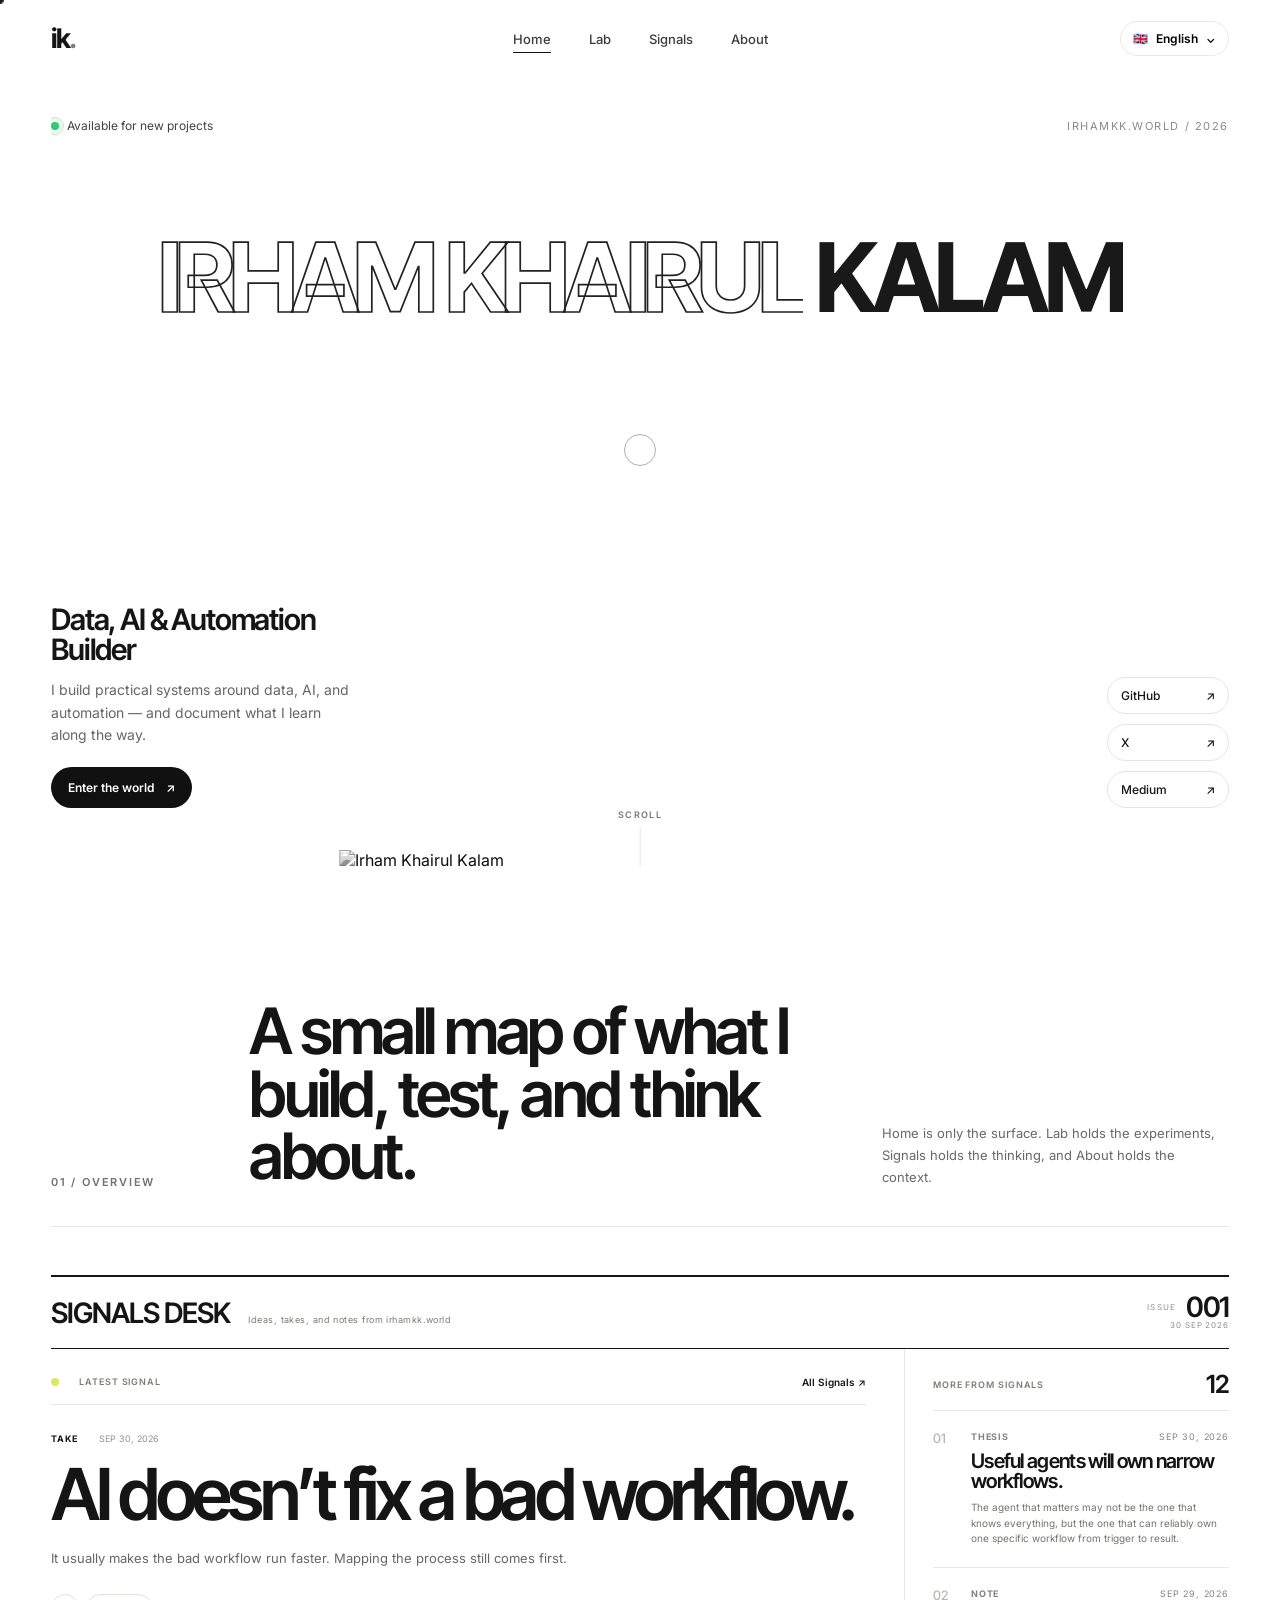
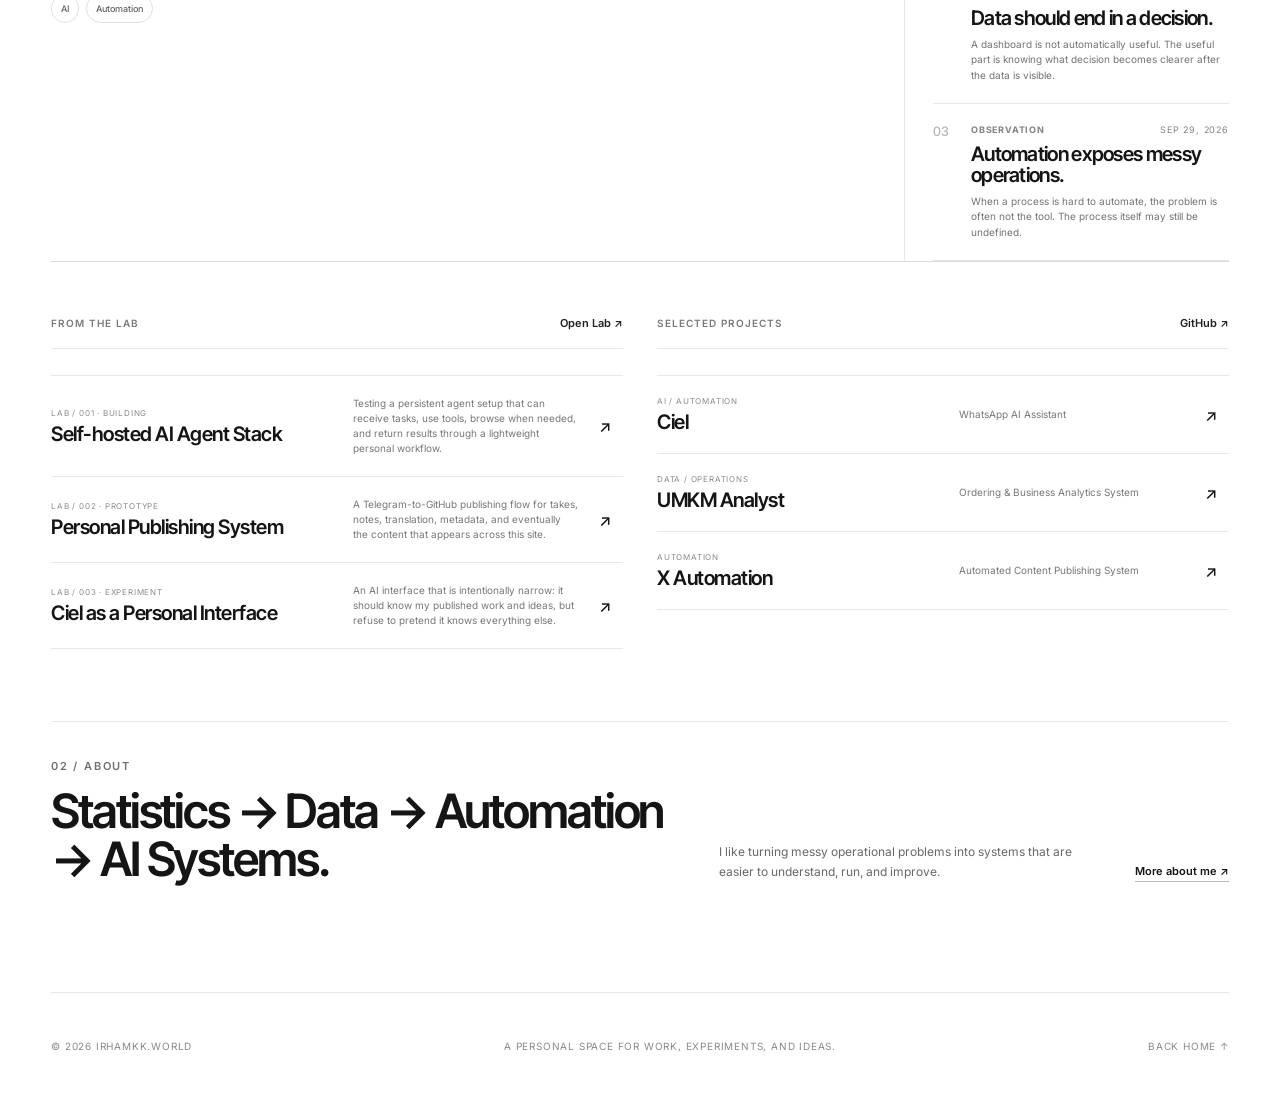
==== index.html @ 332f05e4 "Preview: force Home to open at the top before first paint" ====
<!doctype html><html lang="en"><head>
  <meta charset="utf-8">
  <meta name="viewport" content="width=device-width,initial-scale=1">
  <meta name="theme-color" content="#ffffff">
  <script id="HOME_BOOT_SCROLL_FIX">
    if ("scrollRestoration" in history) history.scrollRestoration = "manual";
    (function () {
      function topNow() {
        if (!location.hash || location.hash === "#home") {
          document.documentElement.style.scrollBehavior = "auto";
          window.scrollTo(0, 0);
        }
      }
      topNow();
      document.addEventListener("DOMContentLoaded", topNow, { once: true });
      window.addEventListener("load", function () {
        topNow();
        setTimeout(topNow, 40);
        setTimeout(topNow, 160);
        setTimeout(topNow, 420);
      }, { once: true });
      window.addEventListener("pageshow", topNow);
    })();
  </script>
  <title>Irham Khairul Kalam — irhamkk.world</title>
  <meta name="description" content="Personal website of Irham Khairul Kalam — projects, experiments, signals, and notes around data, AI, and automation.">
  <link rel="icon" type="image/svg+xml" href="data:image/svg+xml,%3Csvg xmlns='http://www.w3.org/2000/svg' viewBox='0 0 64 64'%3E%3Crect width='64' height='64' fill='%23ffffff'/%3E%3Ctext x='8' y='44' font-family='Arial,sans-serif' font-size='38' font-weight='700' fill='%23111111'%3Eik.%3C/text%3E%3C/svg%3E">
  <link rel="preconnect" href="https://fonts.googleapis.com">
  <link rel="preconnect" href="https://fonts.gstatic.com" crossorigin>
  <link href="https://fonts.googleapis.com/css2?family=Inter:wght@400;500;600&family=Inter+Tight:wght@500;600;700&display=swap" rel="stylesheet">
  <link rel="stylesheet" href="/style.css">
</head><body data-page="home">
<header class="nav" id="nav">
  <div class="nav-inner">
    <a class="brand" href="/#home" aria-label="Home">ik<span class="dot">.</span></a>
    <nav class="nav-links" aria-label="Primary navigation">
      <a href="/#home" data-page-link="home" data-i18n="nav.home">Home</a>
      <a href="/lab" data-page-link="lab" data-i18n="nav.lab">Lab</a>
      <a href="/signals" data-page-link="signals" data-i18n="nav.signals">Signals</a>
      <a href="/about" data-page-link="about" data-i18n="nav.about">About</a>
    </nav>
    <div class="nav-right">
      <div class="lang" id="lang">
        <button class="lang-btn" id="langBtn" aria-expanded="false"><span id="langFlag">🇬🇧</span><span id="langLabel">English</span><span>⌄</span></button>
        <div class="lang-menu">
          <button class="lang-option" data-language="en" aria-pressed="true">🇬🇧 English</button>
          <button class="lang-option" data-language="id" aria-pressed="false">🇮🇩 Indonesia</button>
        </div>
      </div>
      <button class="menu-toggle" id="menuToggle" aria-expanded="false" data-i18n="ui.menu">Menu</button>
    </div>
  </div>
</header>

<div class="mobile-menu" id="mobileMenu">
  <a href="/#home" data-i18n="nav.home">Home</a>
  <a href="/lab" data-i18n="nav.lab">Lab</a>
  <a href="/signals" data-i18n="nav.signals">Signals</a>
  <a href="/about" data-i18n="nav.about">About</a>
</div>

<main>
  <section class="hero wrap home-hero" id="home">
    <div class="hero-topline reveal">
      <div class="availability"><i></i><span data-i18n="hero.available">Available for new projects</span></div>
      <div class="hero-year">IRHAMKK.WORLD / 2026</div>
    </div>
    <div class="hero-stage">
      <h1 class="hero-name" aria-label="Irham Khairul Kalam"><span class="outline">IRHAM KHAIRUL</span> <span class="solid">KALAM</span></h1>
      <div class="hero-photo" id="heroPhoto"><img src="https://res.cloudinary.com/y2f2lidm/image/upload/v1790666576/Foto_Irhamkk_11.png" alt="Irham Khairul Kalam"></div>
      <div class="hero-left reveal">
        <h2 class="hero-role" data-i18n="hero.role">Data, AI &amp; Automation Builder</h2>
        <p class="hero-copy" data-i18n="hero.copy">I build practical systems around data, AI, and automation — and document what I learn along the way.</p>
        <a class="hero-cta" href="#overview"><span data-i18n="hero.cta">Enter the world</span> ↗</a>
      </div>
      <div class="hero-right reveal">
        <a class="social-pill" href="https://github.com/irhamkk" target="_blank" rel="noopener">GitHub <span>↗</span></a>
        <a class="social-pill" href="https://x.com/parsialverse" target="_blank" rel="noopener">X <span>↗</span></a>
        <a class="social-pill" href="https://medium.com/@parsial" target="_blank" rel="noopener">Medium <span>↗</span></a>
      </div>
      <a class="scroll-indicator" href="#overview"><span data-i18n="ui.scroll">Scroll</span><span class="scroll-line"></span></a>
    </div>
  </section>

  <section class="home-overview home-overview-v4 wrap" id="overview">
    <div class="overview-intro reveal">
      <div class="section-kicker">01 / <span data-i18n="home.overview">Overview</span></div>
      <h2 data-i18n="home.statement">A small map of what I build, test, and think about.</h2>
      <p data-i18n="home.statementCopy">Home is only the surface. Lab holds the experiments, Signals holds the thinking, and About holds the context.</p>
    </div>

    <section class="signal-desk reveal" aria-label="Latest signals">
      <div class="signal-desk-mast">
        <div>
          <span class="signal-desk-wordmark">SIGNALS DESK</span>
          <span class="signal-desk-sub" data-i18n="home.signalDeskSub">Ideas, takes, and notes from irhamkk.world</span>
        </div>
        <div class="signal-desk-issue">
          <span data-i18n="home.issue">ISSUE</span>
          <strong>001</strong>
          <time>30 SEP 2026</time>
        </div>
      </div>

      <div class="signal-desk-grid">
        <article class="signal-desk-lead">
          <div class="signal-desk-sectionline">
            <span data-i18n="home.latestSignal">Latest Signal</span>
            <a href="/signals"><span data-i18n="home.allSignals">All Signals</span> ↗</a>
          </div>
          <div id="homeSignalLead"></div>
        </article>

        <aside class="signal-desk-rail">
          <div class="signal-desk-rail-head">
            <span data-i18n="home.moreSignals">More from Signals</span>
            <span id="homeSignalCount">12</span>
          </div>
          <div id="homeSignalsSide"></div>
        </aside>
      </div>
    </section>

    <div class="home-columns">
      <section class="home-column reveal">
        <div class="overview-label"><span data-i18n="home.fromLab">From the Lab</span><a href="/lab"><span data-i18n="home.openLab">Open Lab</span> ↗</a></div>
        <div id="homeLabList" class="home-list"></div>
      </section>

      <section class="home-column reveal">
        <div class="overview-label"><span data-i18n="home.selectedProjects">Selected Projects</span><a href="https://github.com/irhamkk?tab=repositories" target="_blank" rel="noopener"><span data-i18n="home.github">GitHub</span> ↗</a></div>
        <div class="home-list">
          <a class="home-row" href="https://github.com/irhamkk/wa-bot-assistant" target="_blank" rel="noopener"><span><small>AI / AUTOMATION</small><strong>Ciel</strong></span><em data-i18n="p1.sub">WhatsApp AI Assistant</em><b>↗</b></a>
          <a class="home-row" href="https://github.com/irhamkk/UMKM-Analyst-bot" target="_blank" rel="noopener"><span><small>DATA / OPERATIONS</small><strong>UMKM Analyst</strong></span><em data-i18n="p2.sub">Ordering &amp; Business Analytics System</em><b>↗</b></a>
          <a class="home-row" href="https://github.com/irhamkk/x-auto-poster" target="_blank" rel="noopener"><span><small>AUTOMATION</small><strong>X Automation</strong></span><em data-i18n="p3.sub">Automated Content Publishing System</em><b>↗</b></a>
        </div>
      </section>
    </div>

    <div class="home-about-strip reveal">
      <div>
        <span class="section-kicker">02 / <span data-i18n="nav.about">About</span></span>
        <h3 data-i18n="home.aboutTitle">Statistics → Data → Automation → AI Systems.</h3>
      </div>
      <p data-i18n="home.aboutCopy">I like turning messy operational problems into systems that are easier to understand, run, and improve.</p>
      <a href="/about"><span data-i18n="home.aboutCta">More about me</span> ↗</a>
    </div>
  </section>
</main>

<footer class="site-footer wrap">
  <span>© 2026 IRHAMKK.WORLD</span>
  <span data-i18n="footer.note">A personal space for work, experiments, and ideas.</span>
  <a href="/#home" data-i18n="footer.home">Back home ↑</a>
</footer>
<script src="/script.js" defer></script></body></html>
---- style.css ----
:root{
  --bg:#fff;--ink:#151515;--muted:#707070;--line:#e8e8e8;--soft:#f6f6f4;--dark:#111;
  --max:1440px;--pad:clamp(22px,4vw,64px);--sans:"Inter",Arial,sans-serif;
  --display:"Inter Tight","Inter",Arial,sans-serif;--ease:cubic-bezier(.2,.75,.2,1)
}
*{box-sizing:border-box}html{scroll-behavior:smooth;background:#fff}body{margin:0;background:#fff;color:var(--ink);font-family:var(--sans);-webkit-font-smoothing:antialiased}::selection{background:#111;color:#fff}a{color:inherit}button{font:inherit}img{display:block;max-width:100%}.wrap{width:min(calc(100% - (var(--pad)*2)),var(--max));margin:auto}.section{padding:clamp(88px,10vw,150px) 0}.section-kicker{font:600 11px/1 var(--sans);text-transform:uppercase;letter-spacing:.16em;color:var(--muted)}.section-title{font:600 clamp(54px,7.8vw,112px)/.9 var(--display);letter-spacing:-.065em;margin:0}.section-title.small{font-size:clamp(48px,6.5vw,92px)}.muted{color:var(--muted)}

.nav{position:fixed;inset:0 0 auto;height:78px;z-index:100;border-bottom:1px solid transparent;transition:.25s}.nav.scrolled{background:rgba(255,255,255,.94);backdrop-filter:blur(14px);border-color:var(--line)}.nav-inner{width:min(calc(100% - (var(--pad)*2)),var(--max));height:100%;margin:auto;display:grid;grid-template-columns:1fr auto 1fr;align-items:center;gap:28px}.brand{text-decoration:none;font:700 27px/1 var(--display);letter-spacing:-.06em}.brand .dot{color:#7d7d7d}.nav-links{display:flex;gap:38px}.nav-links a{text-decoration:none;font-size:13px;font-weight:500;color:#3c3c3c;position:relative;padding:8px 0}.nav-links a:after{content:"";position:absolute;left:0;right:100%;bottom:2px;height:1px;background:#111;transition:right .28s var(--ease)}.nav-links a:hover:after,.nav-links a.active:after{right:0}.nav-right{justify-self:end;display:flex;align-items:center;gap:14px}.lang{position:relative}.lang-btn{border:1px solid var(--line);background:#fff;padding:9px 12px;display:flex;align-items:center;gap:8px;border-radius:999px;cursor:pointer;font-size:12px;font-weight:600}.lang-menu{position:absolute;right:0;top:calc(100% + 9px);min-width:160px;background:#fff;border:1px solid var(--line);box-shadow:0 14px 36px rgba(0,0,0,.08);padding:6px;opacity:0;transform:translateY(-6px);pointer-events:none;transition:.2s}.lang.open .lang-menu{opacity:1;transform:none;pointer-events:auto}.lang-option{width:100%;border:0;background:transparent;padding:10px 11px;text-align:left;cursor:pointer;display:flex;gap:8px;align-items:center;font-size:12px;color:#555}.lang-option:hover,.lang-option[aria-pressed=true]{background:#f4f4f2;color:#111}.menu-toggle{display:none;border:0;background:none;font-size:12px;font-weight:600;padding:8px}.mobile-menu{display:none;position:fixed;z-index:95;top:70px;left:0;right:0;background:#fff;border-bottom:1px solid var(--line);padding:14px var(--pad) 22px}.mobile-menu.open{display:block}.mobile-menu a{display:block;text-decoration:none;padding:14px 0;border-bottom:1px solid var(--line);font:600 24px/1 var(--display)}

.hero{min-height:100svh;padding:118px 0 34px;display:flex;flex-direction:column;justify-content:space-between;overflow:hidden}.hero-topline{display:flex;justify-content:space-between;align-items:center;gap:20px}.availability{display:inline-flex;align-items:center;gap:8px;font-size:12px;color:#424242}.availability i{width:8px;height:8px;background:#33c878;border-radius:50%;box-shadow:0 0 0 4px rgba(51,200,120,.1)}.hero-year{font-size:11px;letter-spacing:.14em;text-transform:uppercase;color:#8a8a8a}.hero-stage{position:relative;margin-top:26px;min-height:660px;display:flex;align-items:center;justify-content:center;isolation:isolate}.hero-name{position:absolute;top:4.5%;left:0;right:0;margin:0;font:700 clamp(64px,7.5vw,116px)/.86 var(--display);letter-spacing:-.066em;text-transform:uppercase;text-align:center;white-space:nowrap;z-index:1}.hero-name .outline{-webkit-text-fill-color:#fff;-webkit-text-stroke:1.7px #222;color:transparent}.hero-name .solid{color:#191919}.hero-photo{position:absolute;left:50%;bottom:-4px;transform:translateX(-50%);width:min(47vw,700px);z-index:2;pointer-events:none;will-change:transform}.hero-photo img{width:100%;height:auto;object-fit:contain;filter:grayscale(1) contrast(1.06) brightness(.98)}.hero-left,.hero-right{position:absolute;bottom:58px;z-index:3}.hero-left{left:0;max-width:320px}.hero-right{right:0;display:flex;flex-direction:column;gap:10px}.hero-role{font:600 clamp(25px,2.3vw,36px)/1.04 var(--display);letter-spacing:-.04em;margin:0 0 14px}.hero-copy{font-size:14px;line-height:1.62;color:#666;margin:0 0 20px;max-width:300px}.hero-cta{display:inline-flex;align-items:center;gap:12px;text-decoration:none;background:#111;color:#fff;padding:13px 17px;border-radius:999px;font-size:12px;font-weight:600;transition:transform .25s var(--ease)}.hero-cta:hover{transform:translateY(-2px)}.social-pill{display:flex;align-items:center;justify-content:space-between;gap:16px;min-width:122px;padding:10px 13px;border:1px solid #e3e3e3;border-radius:999px;text-decoration:none;font-size:12px;font-weight:500;background:#fff;transition:.25s var(--ease)}.social-pill:hover{border-color:#aaa;transform:translateX(-3px)}.scroll-indicator{position:absolute;bottom:0;left:50%;transform:translateX(-50%);z-index:4;text-decoration:none;display:flex;flex-direction:column;align-items:center;gap:8px;font-size:9px;font-weight:600;letter-spacing:.16em;text-transform:uppercase;color:#777}.scroll-line{width:1px;height:38px;background:#e6e6e6;overflow:hidden;position:relative}.scroll-line:after{content:"";position:absolute;width:1px;height:18px;top:-20px;left:0;background:#111;animation:scroll 1.6s ease-in-out infinite}@keyframes scroll{0%{top:-20px}80%,100%{top:44px}}

.profile-intro,.work-head,.process-head,.experience-head,.skills-head,.contact-head{display:grid;grid-template-columns:1fr 2.2fr;gap:60px;align-items:start;margin-bottom:60px}.profile-copy{font:500 clamp(34px,4.9vw,72px)/1.03 var(--display);letter-spacing:-.052em;margin:0;max-width:1040px}.muted-word{color:inherit}.timeline{border-top:1px solid var(--line)}.timeline-row{display:grid;grid-template-columns:120px 1fr 1.15fr;gap:32px;padding:25px 0;border-bottom:1px solid var(--line);transition:padding .3s var(--ease)}.timeline-row:hover{padding-left:10px}.timeline-year{font-size:12px;color:#8a8a8a}.timeline-title{font:600 24px/1.1 var(--display);letter-spacing:-.035em}.timeline-desc{font-size:14px;line-height:1.65;color:#666;max-width:640px}.work-head{align-items:end}.aside-copy{font-size:14px;line-height:1.65;color:#666;max-width:410px;margin:0 0 6px auto}.project-grid{display:grid;grid-template-columns:repeat(2,1fr);gap:82px 32px}.project-media{position:relative;overflow:hidden;background:var(--soft);aspect-ratio:16/10;border:1px solid #eeeeec}.project-media-inner{position:absolute;inset:0;transition:transform .55s var(--ease)}.project:hover .project-media-inner{transform:scale(1.025)}.project-info{display:grid;grid-template-columns:1fr auto;gap:22px;padding-top:16px}.project-title{font:600 clamp(28px,2.8vw,40px)/1 var(--display);letter-spacing:-.045em;margin:0}.project-sub{font-size:12px;color:#777;margin:7px 0 0}.project-meta{text-align:right;font-size:11px;color:#888;line-height:1.6}.project-link{display:inline-flex;align-items:center;gap:6px;margin-top:13px;text-decoration:none;font-size:12px;font-weight:600;border-bottom:1px solid #bdbdbd;padding-bottom:2px}.project-link span{transition:transform .25s var(--ease)}.project-link:hover span{transform:translate(3px,-3px)}

.visual-ciel{background:#eff3ef}.visual-ciel .phone{position:absolute;width:37%;height:76%;left:31%;top:12%;background:#fff;border:1px solid #d9dfd9;border-radius:28px;box-shadow:0 18px 38px rgba(0,0,0,.07);padding:19px 14px}.phone-bar{width:36%;height:5px;background:#151515;border-radius:5px;margin:0 auto 26px}.bubble{height:30px;border-radius:15px;background:#ecefea;margin:9px 0}.bubble.dark{background:#1b1b1b;width:72%;margin-left:auto}.bubble.short{width:62%}.bubble.mid{width:80%}.visual-ciel .label{position:absolute;left:22px;top:22px;font:600 12px/1 var(--display);letter-spacing:.08em;text-transform:uppercase}.visual-ciel .big{position:absolute;right:22px;bottom:18px;font:700 clamp(42px,6vw,84px)/.82 var(--display);letter-spacing:-.07em}.visual-umkm{background:#f4f0e9}.gridlines{position:absolute;inset:0;background-image:linear-gradient(#e7e0d4 1px,transparent 1px),linear-gradient(90deg,#e7e0d4 1px,transparent 1px);background-size:44px 44px}.umkm-card{position:absolute;background:#fff;border:1px solid #ddd5c8;box-shadow:0 15px 30px rgba(0,0,0,.05);padding:18px}.umkm-card.a{width:43%;height:35%;left:10%;top:18%}.umkm-card.b{width:38%;height:32%;right:9%;bottom:14%}.umkm-card h4{margin:0 0 18px;font:600 13px/1 var(--display)}.line-sm{height:6px;background:#ddd7cf;margin:9px 0}.line-sm.dark{background:#222;width:64%}.line-sm.s{width:55%}.visual-umkm .big{position:absolute;left:9%;bottom:8%;font:700 clamp(40px,5.8vw,78px)/.84 var(--display);letter-spacing:-.07em}.visual-x{background:#111;color:#fff}.xmark{position:absolute;left:50%;top:47%;transform:translate(-50%,-50%);font:700 clamp(110px,15vw,220px)/1 var(--display);letter-spacing:-.1em}.schedule{position:absolute;left:24px;bottom:20px;display:flex;gap:8px}.schedule i{width:26px;height:7px;background:#fff;opacity:.2}.schedule i:nth-child(3),.schedule i:nth-child(5){opacity:1}.corner{position:absolute;right:22px;top:20px;font-size:11px;letter-spacing:.12em;text-transform:uppercase;color:#aaa}.visual-fed{background:#f5f5f3}.chart{position:absolute;inset:10% 8% 16%;border-left:1px solid #cfcfcf;border-bottom:1px solid #cfcfcf}.chart svg{position:absolute;inset:0;width:100%;height:100%;overflow:visible}.chart-label{position:absolute;font-size:10px;color:#777}.chart-label.a{left:8%;bottom:7%}.chart-label.b{right:8%;top:9%}.visual-fed .big{position:absolute;right:7%;bottom:5%;font:600 clamp(32px,4.6vw,64px)/.9 var(--display);letter-spacing:-.06em}.visual-agent{background:#f0f2f1}.nodes{position:absolute;inset:14% 9%;display:grid;grid-template-columns:1fr 1fr 1fr;align-items:center;gap:22px}.node{border:1px solid #cfd5d1;background:#fff;padding:18px;text-align:center;font:600 12px/1.2 var(--display);position:relative}.node:after{content:"";position:absolute;top:50%;left:100%;width:22px;height:1px;background:#aab3ad}.node:last-child:after{display:none}.node.center{background:#15221c;color:#fff}.agent-models{position:absolute;left:9%;right:9%;bottom:12%;display:flex;justify-content:space-between;font-size:10px;color:#6d746f;text-transform:uppercase;letter-spacing:.1em}.visual-rekt{background:#efefed}.ticket{position:absolute;left:12%;right:12%;top:17%;bottom:17%;background:#fff;border:1px solid #d9d9d5;display:grid;grid-template-columns:1.3fr .7fr}.ticket-left{padding:22px;border-right:1px dashed #bbb}.ticket-left .logo{font:700 clamp(38px,5vw,70px)/.9 var(--display);letter-spacing:-.07em}.ticket-left .small{font-size:10px;text-transform:uppercase;letter-spacing:.13em;color:#777;margin-top:12px}.barcode{padding:22px;display:flex;align-items:flex-end;gap:3px}.barcode i{width:3px;background:#111;height:62%}.barcode i:nth-child(2n){height:84%}.barcode i:nth-child(3n){height:45%}.visual-rekt .corner{top:auto;bottom:16px}

.process-grid{display:grid;grid-template-columns:repeat(4,1fr);border-top:1px solid var(--line);border-left:1px solid var(--line)}.process-step{min-height:270px;padding:22px;border-right:1px solid var(--line);border-bottom:1px solid var(--line);display:flex;flex-direction:column;justify-content:space-between}.process-no{font-size:11px;color:#999}.process-step h3{margin:0 0 11px;font:600 30px/1 var(--display);letter-spacing:-.04em}.process-step p{margin:0;font-size:13px;line-height:1.65;color:#6d6d6d}.experience{background:#111;color:#fff}.experience .section-kicker{color:#7d7d79}.exp-list{border-top:1px solid #30302f}.exp-row{display:grid;grid-template-columns:110px 1fr 1.3fr;gap:36px;padding:28px 0;border-bottom:1px solid #30302f}.exp-year{font-size:11px;color:#7d7d79}.exp-row h3{font:600 23px/1.1 var(--display);letter-spacing:-.03em;margin:0 0 6px}.exp-role{font-size:12px;color:#9b9b96;margin:0}.exp-desc{font-size:13px;line-height:1.65;color:#aaa9a4;margin:0}.edu-row{display:grid;grid-template-columns:110px 1fr 1.3fr;gap:36px;margin-top:50px;padding-top:23px;border-top:1px solid #5a5a56}.edu-row .degree{font:600 22px/1.1 var(--display)}.edu-row .school{font:600 32px/1 var(--display);letter-spacing:-.04em}.skill-list{border-top:1px solid var(--line)}.skill-row{display:grid;grid-template-columns:140px 1fr;gap:40px;padding:23px 0;border-bottom:1px solid var(--line)}.skill-row h3{font:600 16px/1 var(--display);margin:0}.skill-row p{margin:0;font-size:14px;line-height:1.7;color:#666}.contact-title{font:600 clamp(60px,9.8vw,150px)/.82 var(--display);letter-spacing:-.075em;text-transform:uppercase;margin:0}.contact-bottom{display:grid;grid-template-columns:1.3fr 1fr auto;gap:36px;align-items:end;border-top:1px solid var(--line);padding-top:22px}.email{font:600 clamp(22px,2.5vw,36px)/1 var(--display);letter-spacing:-.04em;text-decoration:none;border-bottom:1px solid #aaa;width:max-content;max-width:100%;overflow-wrap:anywhere}.contact-copy{font-size:13px;line-height:1.65;color:#666;margin:0}.contact-socials{display:flex;gap:16px;flex-wrap:wrap;justify-content:flex-end}.contact-socials a{text-decoration:none;font-size:12px;font-weight:600}.footer{margin-top:82px;padding-top:20px;border-top:1px solid var(--line);display:flex;justify-content:space-between;gap:20px;font-size:10px;color:#8b8b8b;text-transform:uppercase;letter-spacing:.08em}.reveal{opacity:0;transform:translateY(20px);transition:opacity .75s var(--ease),transform .75s var(--ease)}.reveal.in{opacity:1;transform:none}

@media(max-width:1050px){.nav-inner{grid-template-columns:1fr auto}.nav-links{display:none}.menu-toggle{display:block}.hero-photo{width:min(64vw,680px)}.profile-intro,.work-head,.process-head,.experience-head,.skills-head,.contact-head{grid-template-columns:1fr;gap:24px}.aside-copy{margin:0}.process-grid{grid-template-columns:repeat(2,1fr)}.project-grid{gap:65px 24px}.exp-row,.edu-row{grid-template-columns:90px 1fr 1.15fr;gap:20px}}
@media(max-width:760px){.nav{height:70px}.hero{padding-top:94px}.hero-stage{min-height:640px;align-items:flex-start}.hero-name{top:6.5%;font-size:clamp(49px,14.3vw,92px);line-height:.86;white-space:normal;padding:0 1vw}.hero-name .outline{-webkit-text-stroke:1.15px #222}.hero-name .solid{display:block;margin-top:.08em}.hero-photo{width:min(92vw,540px);bottom:-2px}.hero-left{bottom:30px;max-width:245px}.hero-right{display:none}.hero-role{font-size:24px}.hero-copy{font-size:12px;max-width:230px}.scroll-indicator{right:0;left:auto;transform:none}.timeline-row{grid-template-columns:70px 1fr;gap:12px}.timeline-desc{grid-column:2}.project-grid{grid-template-columns:1fr;gap:58px}.project-info{grid-template-columns:1fr}.project-meta{text-align:left}.process-grid{grid-template-columns:1fr}.process-step{min-height:210px}.exp-row{grid-template-columns:1fr;gap:8px}.edu-row{grid-template-columns:1fr;gap:8px}.skill-row{grid-template-columns:1fr;gap:8px}.contact-bottom{grid-template-columns:1fr;align-items:start}.contact-socials{justify-content:flex-start}.footer{flex-direction:column}}
@media(max-width:480px){.hero-year{display:none}.hero-stage{min-height:600px}.hero-name{font-size:13.8vw}.hero-photo{width:98vw}}
@media(prefers-reduced-motion:reduce){*,*:before,*:after{animation:none!important;transition:none!important;scroll-behavior:auto!important}.reveal{opacity:1;transform:none}}


/* Preview interaction — custom cursor + soft brush trail */
@media (pointer:fine) and (prefers-reduced-motion:no-preference){
  body.cursor-ready,
  body.cursor-ready a,
  body.cursor-ready button{cursor:none}
  #cursor-brush{
    position:fixed;inset:0;width:100vw;height:100vh;pointer-events:none;z-index:120;
    mix-blend-mode:multiply;opacity:.9
  }
  .cursor-dot,.cursor-ring{
    position:fixed;left:0;top:0;pointer-events:none;z-index:121;
    transform:translate(-50%,-50%);will-change:left,top,width,height,background,border-color;
  }
  .cursor-dot{
    width:7px;height:7px;border-radius:50%;background:#171717
  }
  .cursor-ring{
    width:32px;height:32px;border-radius:50%;border:1px solid rgba(20,20,20,.34);
    transition:width .22s var(--ease),height .22s var(--ease),border-color .22s ease,background .22s ease
  }
  .cursor-ring.is-hover{
    width:48px;height:48px;border-color:rgba(104,134,41,.58);background:rgba(205,224,96,.10)
  }
}


/* Preview polish — restrained motion and consistent interaction */
.availability i{position:relative}
.availability i::after{
  content:"";position:absolute;inset:-5px;border:1px solid rgba(51,200,120,.32);
  border-radius:50%;animation:availabilityPulse 2.2s ease-out infinite
}
@keyframes availabilityPulse{
  0%{transform:scale(.55);opacity:.75}
  75%,100%{transform:scale(1.65);opacity:0}
}

.hero-name .outline,.hero-name .solid{
  display:inline-block;animation:heroTypeIn .78s var(--ease) both
}
.hero-name .solid{animation-delay:.12s}
.hero-photo img{
  animation:heroPortraitIn .9s .12s var(--ease) both;
  transform-origin:50% 100%
}
@keyframes heroTypeIn{
  from{opacity:0;transform:translateY(18px);clip-path:inset(100% 0 0)}
  to{opacity:1;transform:none;clip-path:inset(0 0 0)}
}
@keyframes heroPortraitIn{
  from{opacity:0;clip-path:inset(12% 0 0)}
  to{opacity:1;clip-path:inset(0 0 0)}
}

.project-media{transition:border-color .35s ease,box-shadow .35s ease}
.project-title,.project-meta,.project-sub{transition:transform .32s var(--ease),color .25s ease}
.project:hover .project-media{border-color:#cfcfca;box-shadow:0 18px 46px rgba(0,0,0,.045)}
.project:hover .project-title{transform:translateY(-3px)}
.project:hover .project-sub{color:#4f4f4f}
.project:hover .project-meta{color:#4f4f4f}

.timeline-row,.process-step,.exp-row,.skill-row{
  transition:transform .3s var(--ease),background .3s ease,padding .3s var(--ease),border-color .3s ease
}
.timeline-row:hover{background:#fafaf8}
.process-step:hover{background:#f7f7f4;transform:translateY(-4px)}
.process-step:hover .process-no{color:#6f7f2f}
.process-no{transition:color .25s ease}
.experience .exp-row:hover{
  background:rgba(255,255,255,.035);transform:translateX(6px)
}
.experience .exp-row:hover .exp-desc{color:#d1d1cd}
.exp-desc{transition:color .25s ease}
.skill-row{padding-left:0;padding-right:0}
.skill-row:hover{
  background:#fafaf8;padding-left:14px;padding-right:14px
}
.skill-row:hover h3{transform:translateX(2px)}
.skill-row h3{transition:transform .3s var(--ease)}

.email,.contact-socials a{
  transition:transform .28s var(--ease),color .25s ease,border-color .25s ease
}
.email:hover{transform:translateX(5px);border-color:#111}
.contact-socials a:hover{transform:translateY(-2px)}

@media(max-width:760px){
  .hero-name .solid{display:block;margin-top:.08em}
  .project:hover .project-title,.process-step:hover,.experience .exp-row:hover,
  .skill-row:hover,.email:hover,.contact-socials a:hover{transform:none}
  .skill-row:hover{padding-left:0;padding-right:0}
}


/* Preview — refined Selected Work layout */
section[id]{scroll-margin-top:88px}

#work{
  padding-top:clamp(108px,9vw,138px);
}

#work .work-head{
  display:grid;
  grid-template-columns:minmax(0,1fr) minmax(320px,460px);
  gap:clamp(48px,7vw,110px);
  align-items:end;
  margin-bottom:46px;
  padding-bottom:28px;
  border-bottom:1px solid var(--line);
}

#work .work-head > div{min-width:0}

#work .section-title{
  margin-top:14px;
  font-size:clamp(50px,5.3vw,78px);
  line-height:.9;
  letter-spacing:-.058em;
  white-space:nowrap;
}

#work .aside-copy{
  justify-self:end;
  max-width:430px;
  margin:0;
  font-size:13px;
  line-height:1.65;
  color:#626262;
}

#work .project-grid{
  grid-template-columns:repeat(2,minmax(0,1fr));
  column-gap:40px;
  row-gap:76px;
}

#work .project{
  min-width:0;
}

#work .project-media{
  aspect-ratio:16/10;
  border-color:#e5e5e1;
  box-shadow:none;
}

#work .project-media-inner{
  transition:transform .55s var(--ease);
}

#work .project:hover .project-media-inner{
  transform:scale(1.014);
}

#work .project:hover .project-media{
  border-color:#cfcfca;
  box-shadow:none;
}

#work .project-info{
  display:grid;
  grid-template-columns:minmax(0,1fr) max-content;
  column-gap:26px;
  row-gap:8px;
  align-items:start;
  padding-top:18px;
}

#work .project-info > div:first-child{min-width:0}

#work .project-title{
  font-size:clamp(28px,2.45vw,37px);
  line-height:.98;
  letter-spacing:-.045em;
}

#work .project-sub{
  margin-top:7px;
  font-size:12px;
  line-height:1.45;
  color:#737373;
}

#work .project-meta{
  min-width:130px;
  padding-top:2px;
  text-align:right;
  font-size:10px;
  line-height:1.65;
  letter-spacing:.02em;
  color:#888;
}

#work .project-link{
  margin-top:16px;
  font-size:11px;
  border-bottom-color:#b7b7b2;
}

#work .visual-ciel .phone{
  width:34%;
  height:70%;
  left:33%;
  top:15%;
}

#work .visual-ciel .big{
  right:20px;
  bottom:18px;
  font-size:clamp(38px,4.5vw,66px);
}

#work .umkm-card.a{
  width:42%;
  height:34%;
  left:10%;
  top:18%;
}

#work .umkm-card.b{
  width:38%;
  height:31%;
  right:9%;
  bottom:14%;
}

#work .visual-umkm .big{
  left:9%;
  bottom:8%;
  font-size:clamp(38px,4.5vw,66px);
}

@media(max-width:1050px){
  #work .work-head{
    grid-template-columns:1fr;
    gap:22px;
  }
  #work .aside-copy{
    justify-self:start;
    max-width:560px;
  }
  #work .section-title{
    white-space:normal;
  }
  #work .project-grid{
    column-gap:24px;
    row-gap:60px;
  }
}

@media(max-width:820px){
  #work .project-grid{
    grid-template-columns:1fr;
    row-gap:58px;
  }
  #work .project-info{
    grid-template-columns:1fr;
    gap:7px;
  }
  #work .project-meta{
    order:3;
    min-width:0;
    padding-top:0;
    text-align:left;
  }
}


/* Preview — card-based Selected Work */
#work{
  padding-top:clamp(104px,9vw,136px);
}

#work .work-showcase{
  width:100%;
}

#work .work-heading{
  position:relative;
  padding-bottom:30px;
  border-bottom:1px solid var(--line);
}

#work .work-heading .section-kicker{
  margin-bottom:28px;
}

#work .work-display-title{
  margin:0;
  text-align:center;
  font:600 clamp(44px,5.6vw,74px)/.94 var(--display);
  letter-spacing:-.055em;
  text-transform:uppercase;
}

#work .work-display-title .slash{
  font-weight:500;
  margin-right:.08em;
}

#work .work-toolbar{
  display:flex;
  align-items:center;
  justify-content:space-between;
  gap:28px;
  margin:34px 0 28px;
}

#work .work-filters{
  display:flex;
  align-items:center;
  gap:26px;
  flex-wrap:wrap;
}

#work .work-filter{
  position:relative;
  border:0;
  background:none;
  padding:7px 0;
  color:#707070;
  font-size:12px;
  font-weight:600;
  cursor:pointer;
  transition:color .25s ease;
}

#work .work-filter::after{
  content:"";
  position:absolute;
  left:0;
  right:100%;
  bottom:2px;
  height:1px;
  background:#151515;
  transition:right .28s var(--ease);
}

#work .work-filter:hover,
#work .work-filter.is-active{
  color:#151515;
}

#work .work-filter.is-active::after{
  right:0;
}

#work .work-all{
  display:inline-flex;
  align-items:center;
  gap:12px;
  flex:0 0 auto;
  padding:11px 15px;
  border:1px solid #dededb;
  border-radius:999px;
  text-decoration:none;
  font-size:11px;
  font-weight:600;
  background:#fff;
  transition:transform .28s var(--ease),border-color .25s ease,background .25s ease;
}

#work .work-all:hover{
  transform:translateY(-2px);
  border-color:#bdbdb7;
  background:#fafaf8;
}

#work .project-grid{
  display:grid;
  grid-template-columns:repeat(2,minmax(0,1fr));
  gap:30px;
}

#work .work-card{
  min-width:0;
  background:#fff;
  border:1px solid #e7e7e3;
  padding:8px 8px 20px;
  transition:transform .34s var(--ease),border-color .3s ease,box-shadow .3s ease;
}

#work .work-card:hover{
  transform:translateY(-5px);
  border-color:#d1d1cc;
  box-shadow:0 20px 42px rgba(0,0,0,.055);
}

#work .work-card[hidden]{
  display:none;
}

#work .work-card-visual{
  position:relative;
  overflow:hidden;
  background:#f5f5f2;
}

#work .project-thumb-link{
  position:relative;
  display:block;
  color:inherit;
  text-decoration:none;
}

#work .project-media{
  border:0;
  aspect-ratio:16/10;
}

#work .project-media-inner{
  transition:transform .5s var(--ease);
}

#work .work-card:hover .project-media-inner,
#work .project-thumb-link:focus-visible .project-media-inner{
  transform:scale(1.02);
}

#work .work-badge{
  position:absolute;
  z-index:5;
  left:13px;
  top:13px;
  padding:6px 9px;
  border:1px solid rgba(20,20,20,.15);
  border-radius:999px;
  background:rgba(255,255,255,.92);
  color:#171717;
  font-size:9px;
  line-height:1;
  font-weight:600;
  letter-spacing:.02em;
  text-transform:uppercase;
  backdrop-filter:blur(8px);
}

#work .work-badge-dark{
  border-color:rgba(255,255,255,.24);
  background:rgba(20,20,20,.62);
  color:#fff;
}

#work .project-open{
  position:absolute;
  z-index:7;
  right:22px;
  bottom:22px;
  width:48px;
  height:48px;
  display:grid;
  place-items:center;
  border:1px solid rgba(20,20,20,.12);
  border-radius:50%;
  background:rgba(255,255,255,.94);
  color:#111;
  font-size:17px;
  opacity:0;
  transform:translateY(7px) scale(.92);
  transition:opacity .28s ease,transform .3s var(--ease);
  box-shadow:0 10px 24px rgba(0,0,0,.08);
}

#work .project-open-light{
  background:rgba(255,255,255,.96);
  color:#111;
}

#work .work-card:hover .project-open,
#work .project-thumb-link:focus-visible .project-open{
  opacity:1;
  transform:none;
}

#work .work-card-body{
  padding:17px 13px 0;
}

#work .project-title{
  margin:0;
  font:500 clamp(24px,2.2vw,32px)/1.05 var(--display);
  letter-spacing:-.04em;
}

#work .project-sub{
  margin:7px 0 0;
  min-height:1.45em;
  color:#686868;
  font-size:12px;
  line-height:1.45;
}

#work .work-tags{
  display:flex;
  flex-wrap:wrap;
  gap:7px;
  margin-top:16px;
}

#work .work-tags span{
  display:inline-flex;
  align-items:center;
  min-height:30px;
  padding:6px 10px;
  border:1px solid #e1e1dd;
  border-radius:999px;
  color:#5f5f5f;
  background:#fff;
  font-size:10px;
  font-weight:500;
  line-height:1;
}

#work .visual-ciel .label{
  left:auto;
  right:17px;
  top:17px;
  font-size:9px;
}

#work .visual-ciel .phone{
  width:34%;
  height:69%;
  left:33%;
  top:16%;
}

#work .visual-ciel .big,
#work .visual-umkm .big{
  font-size:clamp(38px,4.35vw,64px);
}

#work .corner{
  font-size:9px;
}

@media(max-width:900px){
  #work .project-grid{
    gap:22px;
  }
  #work .work-toolbar{
    margin-top:28px;
  }
}

@media(max-width:760px){
  #work .work-heading .section-kicker{
    margin-bottom:22px;
  }
  #work .work-display-title{
    text-align:left;
    font-size:clamp(38px,12vw,58px);
  }
  #work .work-toolbar{
    align-items:flex-start;
    flex-direction:column;
    gap:18px;
  }
  #work .work-filters{
    gap:20px;
  }
  #work .project-grid{
    grid-template-columns:1fr;
    gap:24px;
  }
  #work .work-card{
    padding:7px 7px 18px;
  }
  #work .work-card:hover{
    transform:none;
  }
  #work .project-open{
    opacity:1;
    transform:none;
    width:42px;
    height:42px;
    right:16px;
    bottom:16px;
  }
}


/* =========================================================
   IRHAMKK.WORLD — personal site prototype
   Home / Lab / Signals / About / Ciel
   ========================================================= */

section[id]{scroll-margin-top:88px}
.section-title.medium{font-size:clamp(48px,6vw,84px)}
.section-head-simple{
  display:grid;
  grid-template-columns:minmax(0,1.2fr) minmax(260px,.8fr);
  gap:56px;
  align-items:end;
  margin-bottom:40px;
}
.section-head-simple .section-title{margin-top:14px}
.section-head-simple .aside-copy{margin:0;justify-self:end}
.section-link{
  justify-self:end;
  align-self:end;
  display:inline-flex;
  gap:8px;
  align-items:center;
  text-decoration:none;
  font-size:12px;
  font-weight:600;
  border-bottom:1px solid #bdbdb8;
  padding-bottom:3px;
}
.section-link:hover{border-color:#111}

.personal-intro{padding-bottom:100px}
.intro-foot{
  display:grid;
  grid-template-columns:1.4fr 1fr;
  gap:40px;
  align-items:start;
  padding-top:28px;
  margin-top:46px;
  border-top:1px solid var(--line);
}
.intro-foot>p{
  margin:0;
  max-width:700px;
  font-size:14px;
  line-height:1.7;
  color:#666;
}
.intro-links{display:flex;justify-content:flex-end;gap:22px;flex-wrap:wrap}
.intro-links a{text-decoration:none;font-size:12px;font-weight:600}
.intro-links a:hover{text-decoration:underline;text-underline-offset:4px}

/* Home project cards */
.home-project-grid{
  display:grid;
  grid-template-columns:repeat(2,minmax(0,1fr));
  gap:30px;
}
.work-card{
  min-width:0;
  background:#fff;
  border:1px solid #e7e7e3;
  padding:8px 8px 20px;
  transition:transform .34s var(--ease),border-color .3s ease,box-shadow .3s ease;
}
.work-card:hover{
  transform:translateY(-5px);
  border-color:#d1d1cc;
  box-shadow:0 20px 42px rgba(0,0,0,.055);
}
.work-card-visual{position:relative;overflow:hidden;background:#f5f5f2}
.project-thumb-link{position:relative;display:block;color:inherit;text-decoration:none}
.work-card .project-media{border:0;aspect-ratio:16/10}
.work-card .project-media-inner{transition:transform .5s var(--ease)}
.work-card:hover .project-media-inner{transform:scale(1.018)}
.work-card-body{padding:17px 13px 0}
.work-card .project-title{margin:0;font:500 clamp(24px,2.2vw,32px)/1.05 var(--display);letter-spacing:-.04em}
.work-card .project-sub{margin:7px 0 0;min-height:1.45em;color:#686868;font-size:12px;line-height:1.45}
.work-tags{display:flex;flex-wrap:wrap;gap:7px;margin-top:16px}
.work-tags span,.lab-tags span,.signal-tags span{
  display:inline-flex;
  align-items:center;
  min-height:29px;
  padding:6px 10px;
  border:1px solid #e1e1dd;
  border-radius:999px;
  color:#5f5f5f;
  background:#fff;
  font-size:10px;
  font-weight:500;
  line-height:1;
}
.project-open{
  position:absolute;
  z-index:7;
  right:22px;
  bottom:22px;
  width:48px;
  height:48px;
  display:grid;
  place-items:center;
  border:1px solid rgba(20,20,20,.12);
  border-radius:50%;
  background:rgba(255,255,255,.94);
  color:#111;
  font-size:17px;
  opacity:0;
  transform:translateY(7px) scale(.92);
  transition:opacity .28s ease,transform .3s var(--ease);
  box-shadow:0 10px 24px rgba(0,0,0,.08);
}
.work-card:hover .project-open{opacity:1;transform:none}

/* Lab */
.lab-grid{
  display:grid;
  grid-template-columns:repeat(3,minmax(0,1fr));
  border-top:1px solid var(--line);
  border-left:1px solid var(--line);
}
.lab-preview-grid{grid-template-columns:repeat(2,minmax(0,1fr))}
.lab-card{
  min-height:330px;
  padding:22px;
  border-right:1px solid var(--line);
  border-bottom:1px solid var(--line);
  display:flex;
  flex-direction:column;
  justify-content:space-between;
  background:#fff;
  transition:background .3s ease,transform .3s var(--ease);
}
.lab-card:hover{background:#fafaf7;transform:translateY(-4px)}
.lab-card-top{display:flex;justify-content:space-between;gap:16px;font-size:10px;color:#858585;letter-spacing:.08em}
.lab-status{display:inline-flex;align-items:center;gap:6px}
.lab-status i{width:7px;height:7px;border-radius:50%;background:#b7cc51}
.lab-card h3{margin:0 0 12px;font:600 clamp(28px,2.8vw,40px)/1 var(--display);letter-spacing:-.045em;max-width:400px}
.lab-card p{margin:0;max-width:440px;color:#686868;font-size:13px;line-height:1.68}
.lab-tags{display:flex;flex-wrap:wrap;gap:7px;margin-top:28px}

/* Signals */
.signal-preview-grid{
  display:grid;
  grid-template-columns:repeat(3,minmax(0,1fr));
  border-top:1px solid var(--line);
}
.signal-card{
  padding:28px 0;
  border-top:1px solid var(--line);
  display:grid;
  grid-template-columns:180px minmax(0,1.3fr) minmax(240px,.9fr);
  gap:34px;
  align-items:start;
}
.signal-card-preview{
  display:block;
  padding:24px;
  min-height:320px;
  border-top:0;
  border-right:1px solid var(--line);
  border-bottom:1px solid var(--line);
  border-left:1px solid var(--line);
  transition:background .3s ease,transform .3s var(--ease);
}
.signal-card-preview+ .signal-card-preview{border-left:0}
.signal-card-preview:hover{background:#fafaf7;transform:translateY(-4px)}
.signal-meta{display:flex;flex-direction:column;gap:8px}
.signal-meta span{font-size:10px;font-weight:700;letter-spacing:.11em}
.signal-meta time{font-size:10px;color:#8b8b8b}
.signal-card h3{margin:0;font:600 clamp(28px,3.2vw,46px)/1.02 var(--display);letter-spacing:-.045em}
.signal-card p{margin:0;color:#666;font-size:13px;line-height:1.7}
.signal-tags{display:flex;flex-wrap:wrap;gap:7px;margin-top:18px}
.signal-card:not(.signal-card-preview) .signal-tags{grid-column:2/-1}
.signal-card-preview .signal-meta{margin-bottom:40px}
.signal-card-preview h3{font-size:clamp(26px,2.5vw,36px);min-height:2.1em}
.signal-card-preview p{margin-top:16px}
.signal-card-preview .signal-tags{margin-top:26px}
.signals-section{background:#f7f7f4}
.signals-section .signal-card{border-color:#dcdcd6}
.prototype-note{
  margin-top:18px;
  font-size:10px;
  letter-spacing:.04em;
  color:#9a9a94;
}

/* Currently */
.currently{
  padding-top:70px;
  padding-bottom:70px;
  border-top:1px solid var(--line);
  border-bottom:1px solid var(--line);
}
.currently-head{
  display:grid;
  grid-template-columns:1fr 2.2fr;
  gap:60px;
  align-items:start;
  margin-bottom:38px;
}
.currently-head h2{
  margin:0;
  max-width:900px;
  font:600 clamp(42px,5.6vw,78px)/.98 var(--display);
  letter-spacing:-.055em;
}
.currently-grid{display:grid;grid-template-columns:repeat(3,1fr);border-top:1px solid var(--line);border-left:1px solid var(--line)}
.currently-grid>div{
  min-height:190px;
  padding:20px;
  border-right:1px solid var(--line);
  border-bottom:1px solid var(--line);
  display:flex;
  flex-direction:column;
  justify-content:space-between;
  gap:36px;
  transition:background .25s ease;
}
.currently-grid>div:hover{background:#fafaf7}
.currently-grid span{font-size:10px;text-transform:uppercase;letter-spacing:.11em;color:#8c8c8c}
.currently-grid strong{font:500 21px/1.25 var(--display);letter-spacing:-.025em}

/* About preview and full about */
.about-preview-grid{
  display:grid;
  grid-template-columns:1.3fr .7fr;
  gap:70px;
  align-items:end;
}
.about-preview-grid .section-title{margin-top:14px}
.about-preview-grid p{font-size:14px;line-height:1.7;color:#666;margin:0 0 22px}

.page-head{
  display:grid;
  grid-template-columns:150px minmax(0,1fr) minmax(300px,470px);
  gap:36px;
  align-items:end;
  margin-bottom:62px;
}
.page-head h2{
  margin:0;
  font:600 clamp(72px,9vw,132px)/.82 var(--display);
  letter-spacing:-.07em;
}
.page-head p{margin:0;color:#666;font-size:14px;line-height:1.7}
.personal-about{background:#111;color:#fff}
.personal-about .section-kicker{color:#80807b}
.about-full-head{
  display:grid;
  grid-template-columns:150px 1fr minmax(300px,520px);
  gap:36px;
  align-items:end;
}
.about-full-head h2{
  margin:0;
  font:600 clamp(70px,8vw,116px)/.86 var(--display);
  letter-spacing:-.065em;
}
.about-full-head p{margin:0;color:#aaa9a4;font-size:14px;line-height:1.7}
.about-story{
  width:min(900px,100%);
  margin:90px 0 80px auto;
  display:grid;
  grid-template-columns:1fr 1fr;
  gap:38px;
}
.about-story p{margin:0;font:500 clamp(24px,2.5vw,36px)/1.15 var(--display);letter-spacing:-.035em;color:#f0f0ed}
.about-facts{border-top:1px solid #30302f}
.about-facts>div{
  display:grid;
  grid-template-columns:180px 1fr;
  gap:30px;
  padding:22px 0;
  border-bottom:1px solid #30302f;
}
.about-facts span{font-size:10px;text-transform:uppercase;letter-spacing:.12em;color:#7f7f7a}
.about-facts strong{font:500 18px/1.4 var(--display);letter-spacing:-.02em}
.experience-mini{margin-top:70px;border-top:1px solid #4a4a46}
.exp-mini-row{
  display:grid;
  grid-template-columns:130px 1fr 1fr;
  gap:32px;
  padding:22px 0;
  border-bottom:1px solid #30302f;
  align-items:center;
}
.exp-mini-row span{font-size:10px;color:#777772}
.exp-mini-row strong{font:600 20px/1.1 var(--display)}
.exp-mini-row em{font-style:normal;font-size:12px;color:#9f9f9a}

/* Ciel — inactive personal AI prototype */
.ciel-launcher{
  position:fixed;
  left:50%;
  bottom:18px;
  z-index:130;
  transform:translateX(-50%);
  width:min(680px,calc(100vw - 32px));
  min-height:58px;
  display:grid;
  grid-template-columns:auto 1fr auto;
  align-items:center;
  gap:12px;
  padding:8px 10px;
  border:1px solid rgba(20,20,20,.14);
  border-radius:999px;
  background:rgba(255,255,255,.94);
  color:#171717;
  box-shadow:0 18px 55px rgba(0,0,0,.12);
  backdrop-filter:blur(16px);
  cursor:pointer;
}
.ciel-orb{
  width:40px;height:40px;border-radius:50%;
  display:grid;place-items:center;
  background:#151515;color:#fff;
  font:600 14px/1 var(--display)
}
.ciel-launcher-copy{text-align:left;display:flex;align-items:baseline;gap:10px;min-width:0}
.ciel-launcher-copy strong{font:600 13px/1 var(--display)}
.ciel-launcher-copy small{font-size:12px;color:#737373;overflow:hidden;text-overflow:ellipsis;white-space:nowrap}
.ciel-launcher-arrow{
  width:36px;height:36px;border-radius:50%;display:grid;place-items:center;
  background:#dce960;color:#111;font-size:16px
}

.ciel-panel{
  position:fixed;
  right:26px;
  bottom:88px;
  z-index:129;
  width:min(480px,calc(100vw - 32px));
  max-height:min(720px,calc(100vh - 120px));
  overflow:auto;
  padding:24px;
  border:1px solid #dfdfda;
  border-radius:24px;
  background:#fff;
  box-shadow:0 28px 80px rgba(0,0,0,.16);
  opacity:0;
  transform:translateY(14px) scale(.985);
  pointer-events:none;
  transition:opacity .24s ease,transform .28s var(--ease);
}
.ciel-panel.open{opacity:1;transform:none;pointer-events:auto}
.ciel-panel-head{display:flex;justify-content:space-between;gap:20px;align-items:flex-start}
.ciel-eyebrow{display:block;font-size:9px;letter-spacing:.13em;color:#8d8d87;margin-bottom:8px}
.ciel-panel-head h3{margin:0;font:600 32px/1 var(--display);letter-spacing:-.045em}
.ciel-panel-head button{border:0;background:#f2f2ef;width:34px;height:34px;border-radius:50%;font-size:20px;cursor:pointer}
.ciel-intro{margin:14px 0 12px;color:#6d6d6d;font-size:12px;line-height:1.65}
.ciel-status{display:inline-flex;gap:7px;align-items:center;font-size:10px;color:#777}
.ciel-status i{width:7px;height:7px;border-radius:50%;background:#e1b947}
.ciel-suggestions{display:grid;gap:8px;margin:22px 0}
.ciel-suggestions button{
  text-align:left;
  padding:11px 13px;
  border:1px solid #e3e3df;
  border-radius:12px;
  background:#fafaf8;
  color:#3d3d3d;
  font-size:11px;
  cursor:pointer;
}
.ciel-suggestions button:hover{border-color:#bdbdb8;background:#fff}
.ciel-thread{display:grid;gap:10px;max-height:250px;overflow:auto;margin-bottom:12px}
.ciel-message{max-width:88%;padding:11px 13px;border-radius:14px;font-size:12px;line-height:1.55}
.ciel-message.user{justify-self:end;background:#181818;color:#fff;border-bottom-right-radius:4px}
.ciel-message.assistant{justify-self:start;background:#f2f2ef;color:#3c3c3c;border-bottom-left-radius:4px}
.ciel-composer{
  border:1px solid #d9d9d4;
  border-radius:18px;
  padding:12px;
  background:#fff;
  box-shadow:0 8px 24px rgba(0,0,0,.04);
}
.ciel-composer textarea{
  width:100%;
  min-height:58px;
  max-height:140px;
  resize:none;
  border:0;
  outline:0;
  background:transparent;
  color:#171717;
  font:400 13px/1.5 var(--sans);
}
.ciel-composer textarea::placeholder{color:#9b9b96}
.ciel-composer-bottom{display:flex;justify-content:space-between;align-items:center;gap:16px}
.ciel-model{display:flex;align-items:center;gap:8px;font-size:10px;color:#888}
.ciel-model select{border:0;background:#f5f5f2;padding:7px 9px;border-radius:999px;font-size:10px;color:#333;outline:0}
.ciel-send{width:36px;height:36px;border:0;border-radius:50%;background:#171717;color:#fff;cursor:pointer}

/* Keep bottom content clear of the Ciel launcher */
#contact{padding-bottom:150px}

@media(max-width:1050px){
  .section-head-simple,.currently-head,.about-preview-grid,.page-head,.about-full-head{
    grid-template-columns:1fr;
    gap:24px;
  }
  .section-head-simple .aside-copy,.section-link{justify-self:start}
  .lab-grid{grid-template-columns:1fr 1fr}
  .signal-preview-grid{grid-template-columns:1fr 1fr}
  .signal-card-preview:nth-child(3){display:none}
  .signal-card{grid-template-columns:130px 1fr;gap:22px}
  .signal-card>p{grid-column:2}
  .signal-card:not(.signal-card-preview) .signal-tags{grid-column:2}
  .currently-grid{grid-template-columns:1fr 1fr}
  .about-story{margin-left:0}
}

@media(max-width:760px){
  .home-project-grid,.lab-grid,.lab-preview-grid,.signal-preview-grid,.currently-grid{grid-template-columns:1fr}
  .work-card:hover,.lab-card:hover,.signal-card-preview:hover{transform:none}
  .project-open{opacity:1;transform:none;width:42px;height:42px;right:16px;bottom:16px}
  .intro-foot{grid-template-columns:1fr}
  .intro-links{justify-content:flex-start}
  .lab-card{min-height:280px}
  .signal-card-preview+ .signal-card-preview{border-left:1px solid var(--line)}
  .signal-card-preview:nth-child(3){display:block}
  .signal-card{grid-template-columns:1fr;gap:10px}
  .signal-card>p,.signal-card:not(.signal-card-preview) .signal-tags{grid-column:auto}
  .currently-grid>div{min-height:150px}
  .about-story{grid-template-columns:1fr;margin:60px 0}
  .about-facts>div,.exp-mini-row{grid-template-columns:1fr;gap:8px}
  .ciel-panel{right:16px;bottom:88px}
  .ciel-launcher-copy{display:block}
  .ciel-launcher-copy small{display:block;margin-top:3px}
}

@media(max-width:480px){
  .ciel-launcher{bottom:12px;width:calc(100vw - 20px)}
  .ciel-panel{right:10px;bottom:80px;width:calc(100vw - 20px);padding:18px}
  .ciel-panel-head h3{font-size:28px}
}


/* =========================================================
   PREVIEW V2 — MULTI-PAGE IRHAMKK.WORLD
   concise Home / dedicated Lab / dense Signals
   ========================================================= */

body[data-page]{min-height:100vh}
body[data-page] .nav-links a.active:after{right:0}
.subpage{padding-top:78px}
.site-footer{
  display:flex;justify-content:space-between;gap:24px;align-items:center;
  min-height:108px;border-top:1px solid var(--line);
  font-size:10px;letter-spacing:.08em;text-transform:uppercase;color:#8a8a8a
}
.site-footer a{text-decoration:none}

/* HOME: deliberately short, only an overview */
.home-hero{min-height:100svh}
.home-overview{padding:100px 0 110px}
.overview-intro{
  display:grid;grid-template-columns:160px minmax(0,1.2fr) minmax(280px,.7fr);
  gap:38px;align-items:end;padding-bottom:38px;border-bottom:1px solid var(--line)
}
.overview-intro h2{
  margin:0;font:600 clamp(42px,5vw,72px)/.98 var(--display);
  letter-spacing:-.055em;max-width:850px
}
.overview-intro p{margin:0;color:#686868;font-size:13px;line-height:1.7;max-width:470px}

.home-news-layout{
  display:grid;grid-template-columns:minmax(0,1.35fr) minmax(320px,.65fr);
  gap:0;margin-top:48px;border:1px solid var(--line)
}
.home-news-main{padding:28px 32px 34px;border-right:1px solid var(--line);min-height:410px}
.home-news-side{display:grid;grid-template-rows:repeat(3,1fr)}
.overview-label{
  display:flex;justify-content:space-between;gap:22px;align-items:center;
  padding-bottom:18px;margin-bottom:26px;border-bottom:1px solid var(--line);
  font-size:10px;font-weight:600;letter-spacing:.1em;text-transform:uppercase;color:#797979
}
.overview-label a{text-decoration:none;color:#222;letter-spacing:0;text-transform:none;font-size:11px}
.home-news-main .signal-feature{min-height:0}
.home-news-main .signal-feature h2{
  max-width:900px;font-size:clamp(42px,4.8vw,72px)
}
.home-news-main .signal-feature p{max-width:730px}
.home-signal-mini{
  padding:24px;border-bottom:1px solid var(--line);display:flex;flex-direction:column;justify-content:center
}
.home-signal-mini:last-child{border-bottom:0}
.home-signal-mini>div{display:flex;justify-content:space-between;gap:12px;margin-bottom:12px}
.home-signal-mini span,.home-signal-mini time{font-size:9px;letter-spacing:.09em;color:#828282}
.home-signal-mini span{font-weight:700}
.home-signal-mini h3{margin:0 0 10px;font:600 22px/1.03 var(--display);letter-spacing:-.035em}
.home-signal-mini p{margin:0;color:#747474;font-size:11px;line-height:1.55}

.home-columns{display:grid;grid-template-columns:1fr 1fr;gap:34px;margin-top:54px}
.home-column{min-width:0}
.home-list{border-top:1px solid var(--line)}
.home-row{
  display:grid;grid-template-columns:minmax(0,1fr) minmax(180px,.8fr) 24px;
  gap:20px;align-items:center;padding:20px 0;border-bottom:1px solid var(--line);
  text-decoration:none;transition:padding .3s var(--ease),background .25s ease
}
.home-row:hover{padding-left:12px;padding-right:12px;background:#fafaf8}
.home-row span{min-width:0}
.home-row small{display:block;margin-bottom:6px;font-size:8px;letter-spacing:.1em;color:#8b8b8b}
.home-row strong{font:600 20px/1.05 var(--display);letter-spacing:-.025em}
.home-row em{font-style:normal;color:#777;font-size:10px;line-height:1.5}
.home-row b{font-weight:500}
.home-about-strip{
  display:grid;grid-template-columns:1.25fr .75fr auto;gap:38px;align-items:end;
  margin-top:72px;padding:32px 0 0;border-top:1px solid var(--line)
}
.home-about-strip h3{margin:13px 0 0;font:600 clamp(30px,3.7vw,50px)/1 var(--display);letter-spacing:-.045em}
.home-about-strip p{margin:0;color:#686868;font-size:12px;line-height:1.65}
.home-about-strip>a{text-decoration:none;font-size:11px;font-weight:600;border-bottom:1px solid #bbb;padding-bottom:3px;white-space:nowrap}

/* subpage heroes */
.page-hero{padding:clamp(88px,9vw,130px) 0 72px;border-bottom:1px solid var(--line)}
.page-hero-grid{
  display:grid;grid-template-columns:minmax(0,1fr) minmax(300px,470px);
  gap:80px;align-items:end;margin-top:42px
}
.page-hero h1{
  margin:0;font:600 clamp(88px,12vw,176px)/.78 var(--display);
  letter-spacing:-.075em
}
.page-hero p{margin:0;color:#666;font-size:14px;line-height:1.72;max-width:470px}

/* LAB + CIEL full chat */
.ciel-lab{padding:74px 0 40px}
.ciel-lab-head{
  display:flex;justify-content:space-between;align-items:flex-end;gap:30px;margin-bottom:24px
}
.ciel-lab-head h2{margin:10px 0 0;font:600 52px/.9 var(--display);letter-spacing:-.05em}
.ciel-lab-meta{display:flex;align-items:center;gap:18px;font-size:10px;color:#7c7c7c}
.ciel-lab-meta>span{display:flex;align-items:center;gap:7px}
.ciel-lab-meta i{width:7px;height:7px;border-radius:50%;background:#e0b949}
.ciel-lab-meta strong{padding:8px 11px;border:1px solid var(--line);border-radius:999px;color:#333}

.ciel-app{
  width:min(980px,100%);min-height:720px;margin:0 auto;
  border:1px solid #dcdcd7;border-radius:28px;background:#fbfbf9;
  display:grid;grid-template-rows:auto 1fr auto;overflow:hidden;
  box-shadow:0 26px 80px rgba(0,0,0,.055)
}
.ciel-app-top{
  min-height:72px;padding:14px 18px;border-bottom:1px solid #e4e4df;
  display:flex;justify-content:space-between;align-items:center;background:rgba(255,255,255,.75)
}
.ciel-brand{display:flex;align-items:center;gap:11px}
.ciel-symbol,.ciel-empty-orb{
  width:38px;height:38px;border-radius:50%;display:grid;place-items:center;
  background:#151515;color:#fff;font:600 13px/1 var(--display)
}
.ciel-brand strong{display:block;font:600 13px/1 var(--display)}
.ciel-brand small{display:block;margin-top:5px;color:#8a8a8a;font-size:9px}
.ciel-model{position:relative}
.ciel-model select{
  appearance:none;border:1px solid #dfdfda;border-radius:999px;background:#fff;
  padding:8px 30px 8px 12px;font-size:10px;outline:0
}
.ciel-model>span{position:absolute;right:11px;top:50%;transform:translateY(-52%);font-size:10px;pointer-events:none}
.ciel-chat-stage{position:relative;min-height:520px;overflow:auto}
.ciel-empty{
  min-height:520px;display:flex;flex-direction:column;justify-content:center;align-items:center;
  text-align:center;padding:50px 22px
}
.ciel-empty[hidden]{display:none}
.ciel-empty-orb{width:48px;height:48px;margin-bottom:20px;background:#dce960;color:#111;font-size:16px}
.ciel-empty h3{margin:0;font:500 clamp(30px,3.7vw,48px)/1 var(--display);letter-spacing:-.045em}
.ciel-empty p{margin:14px 0 0;max-width:520px;color:#777;font-size:12px;line-height:1.65}
.ciel-prompts{display:flex;flex-wrap:wrap;justify-content:center;gap:8px;margin-top:26px;max-width:720px}
.ciel-prompts button{
  border:1px solid #dfdfda;border-radius:999px;background:#fff;padding:9px 12px;
  color:#555;font-size:10px;cursor:pointer
}
.ciel-prompts button:hover{border-color:#a9a9a3;color:#111}
.ciel-thread-large{padding:40px;display:grid;align-content:start;gap:14px}
.ciel-thread-large:empty{padding:0}
.ciel-message{max-width:min(76%,680px);padding:12px 14px;border-radius:15px;font-size:12px;line-height:1.6}
.ciel-message.user{justify-self:end;background:#151515;color:#fff;border-bottom-right-radius:4px}
.ciel-message.assistant{justify-self:start;background:#ecece7;color:#3c3c3c;border-bottom-left-radius:4px}
.ciel-composer-large{
  margin:0 18px 18px;padding:14px 14px 10px;border:1px solid #d7d7d2;border-radius:22px;
  background:#fff;box-shadow:0 12px 35px rgba(0,0,0,.06)
}
.ciel-composer-large textarea{
  width:100%;min-height:55px;max-height:150px;resize:none;border:0;outline:0;
  background:transparent;font:400 13px/1.55 var(--sans);color:#161616
}
.ciel-composer-large textarea::placeholder{color:#999}
.ciel-composer-bottom{display:flex;justify-content:space-between;align-items:center;gap:18px}
.ciel-scope-note{font-size:9px;color:#969690}
.ciel-send{
  width:38px;height:38px;border:0;border-radius:50%;display:grid;place-items:center;
  background:#151515;color:#fff;font-size:16px;cursor:pointer
}
.lab-archive{padding-top:90px}
.lab-grid{
  display:grid;grid-template-columns:repeat(3,minmax(0,1fr));
  border-top:1px solid var(--line);border-left:1px solid var(--line)
}
.lab-card{
  min-height:320px;padding:22px;border-right:1px solid var(--line);border-bottom:1px solid var(--line);
  display:flex;flex-direction:column;justify-content:space-between;background:#fff;
  transition:background .28s ease,transform .28s var(--ease)
}
.lab-card:hover{background:#fafaf7;transform:translateY(-4px)}
.lab-card-top{display:flex;justify-content:space-between;gap:12px;font-size:9px;color:#898989;letter-spacing:.08em}
.lab-status{display:flex;align-items:center;gap:6px}
.lab-status i{width:7px;height:7px;border-radius:50%;background:#b7cc51}
.lab-card h3{margin:0 0 12px;font:600 clamp(27px,2.6vw,38px)/1 var(--display);letter-spacing:-.04em}
.lab-card p{margin:0;color:#696969;font-size:12px;line-height:1.68}
.lab-tags,.signal-tags{display:flex;flex-wrap:wrap;gap:7px;margin-top:24px}
.lab-tags span,.signal-tags span{
  padding:6px 9px;border:1px solid #e0e0db;border-radius:999px;background:#fff;
  color:#636363;font-size:9px;line-height:1
}

/* SIGNALS: deliberately dense and editorial */
.signals-desk{padding:46px 0 110px}
.signals-toolbar{
  display:flex;justify-content:space-between;gap:24px;align-items:center;
  padding-bottom:22px;border-bottom:1px solid var(--line)
}
.signals-filters{display:flex;gap:24px;flex-wrap:wrap}
.signals-filters button{
  position:relative;border:0;background:none;padding:6px 0;color:#777;font-size:10px;font-weight:600;cursor:pointer
}
.signals-filters button:after{content:"";position:absolute;left:0;right:100%;bottom:0;height:1px;background:#111;transition:right .25s var(--ease)}
.signals-filters button.is-active{color:#111}
.signals-filters button.is-active:after{right:0}
.signals-count{font-size:9px;letter-spacing:.1em;color:#999}

.signals-featured{padding:44px 0 50px;border-bottom:1px solid var(--line)}
.signal-feature{max-width:1120px}
.signal-feature-meta{display:flex;gap:20px;align-items:center;margin-bottom:22px}
.signal-feature-meta span{font-size:9px;font-weight:700;letter-spacing:.12em}
.signal-feature-meta time{font-size:9px;color:#909090}
.signal-feature h2{
  margin:0;max-width:1050px;font:600 clamp(52px,7vw,104px)/.9 var(--display);
  letter-spacing:-.065em
}
.signal-feature p{margin:24px 0 0;max-width:760px;color:#666;font-size:14px;line-height:1.7}

.signals-stream{border-top:0}
.signal-stream-card{
  display:grid;grid-template-columns:160px minmax(0,1fr) 40px;
  gap:34px;align-items:start;padding:28px 0;border-bottom:1px solid var(--line);
  transition:padding .28s var(--ease),background .25s ease
}
.signal-stream-card:hover{padding-left:14px;padding-right:14px;background:#fafaf7}
.signal-stream-meta{display:flex;flex-direction:column;gap:8px}
.signal-stream-meta span{font-size:9px;font-weight:700;letter-spacing:.11em}
.signal-stream-meta time{font-size:9px;color:#929292}
.signal-stream-copy h3{margin:0;font:600 clamp(29px,3.4vw,50px)/1 var(--display);letter-spacing:-.045em}
.signal-stream-copy p{margin:13px 0 0;max-width:760px;color:#676767;font-size:12px;line-height:1.68}
.signal-stream-copy .signal-tags{margin-top:16px}
.signal-arrow{justify-self:end;font-size:16px;color:#777}

/* ABOUT */
.about-page{padding:70px 0 120px}
.about-lead-grid{
  display:grid;grid-template-columns:minmax(0,1.2fr) minmax(300px,.8fr);
  gap:80px;padding-bottom:70px
}
.about-lead-grid h2{margin:0;font:600 clamp(46px,6vw,86px)/.95 var(--display);letter-spacing:-.06em}
.about-lead-grid p{margin:0 0 22px;color:#626262;font-size:14px;line-height:1.75}
.about-facts{border-top:1px solid var(--line)}
.about-facts>div{display:grid;grid-template-columns:180px 1fr;gap:28px;padding:22px 0;border-bottom:1px solid var(--line)}
.about-facts span{font-size:9px;text-transform:uppercase;letter-spacing:.12em;color:#888}
.about-facts strong{font:500 18px/1.4 var(--display)}
.experience-page{margin-top:80px}
.experience-page>.section-kicker{margin-bottom:20px}
.exp-mini-row{display:grid;grid-template-columns:130px 1fr 1fr;gap:30px;align-items:center;padding:22px 0;border-top:1px solid var(--line)}
.exp-mini-row:last-child{border-bottom:1px solid var(--line)}
.exp-mini-row span{font-size:9px;color:#8c8c8c}
.exp-mini-row strong{font:600 20px/1.1 var(--display)}
.exp-mini-row em{font-style:normal;color:#777;font-size:11px}

/* CONTACT */
.contact-page{min-height:calc(100vh - 108px)}
.contact-page-inner{
  min-height:calc(100vh - 186px);padding:clamp(100px,12vw,180px) 0;
  display:flex;flex-direction:column;justify-content:center;align-items:flex-start
}
.contact-page-inner h1{
  margin:30px 0 26px;max-width:1150px;
  font:600 clamp(66px,10vw,150px)/.84 var(--display);letter-spacing:-.075em;text-transform:uppercase
}
.contact-page-inner>p{margin:0;max-width:580px;color:#666;font-size:14px;line-height:1.7}
.contact-page-email{margin-top:46px;font:600 clamp(25px,3vw,40px)/1 var(--display);letter-spacing:-.04em;text-decoration:none;border-bottom:1px solid #aaa;padding-bottom:5px}
.contact-page-links{display:flex;gap:20px;margin-top:36px}
.contact-page-links a{text-decoration:none;font-size:11px;font-weight:600}

/* heading utilities reused */
.section-head-simple{
  display:grid;grid-template-columns:minmax(0,1.2fr) minmax(260px,.8fr);
  gap:50px;align-items:end;margin-bottom:38px
}
.section-head-simple .section-title{margin-top:14px}
.section-title.medium{font-size:clamp(48px,6vw,84px)}
.section-head-simple .aside-copy{margin:0;justify-self:end}

@media(max-width:1050px){
  .overview-intro{grid-template-columns:1fr;gap:20px}
  .home-news-layout{grid-template-columns:1fr}
  .home-news-main{border-right:0;border-bottom:1px solid var(--line)}
  .home-news-side{grid-template-columns:repeat(3,1fr);grid-template-rows:none}
  .home-signal-mini{border-right:1px solid var(--line);border-bottom:0}
  .home-signal-mini:last-child{border-right:0}
  .home-columns{grid-template-columns:1fr}
  .home-about-strip{grid-template-columns:1fr;gap:20px}
  .page-hero-grid,.about-lead-grid,.section-head-simple{grid-template-columns:1fr;gap:24px}
  .lab-grid{grid-template-columns:repeat(2,1fr)}
}
@media(max-width:760px){
  .subpage{padding-top:70px}
  .site-footer{flex-direction:column;align-items:flex-start;justify-content:center;padding-top:24px;padding-bottom:24px}
  .home-overview{padding-top:72px}
  .home-news-side{grid-template-columns:1fr}
  .home-signal-mini{border-right:0;border-bottom:1px solid var(--line)}
  .home-row{grid-template-columns:1fr 22px}
  .home-row em{grid-column:1}
  .page-hero{padding-top:74px}
  .page-hero h1{font-size:clamp(70px,24vw,120px)}
  .ciel-lab-head{align-items:flex-start;flex-direction:column}
  .ciel-app{min-height:650px;border-radius:22px}
  .ciel-chat-stage,.ciel-empty{min-height:450px}
  .ciel-empty{padding:36px 18px}
  .ciel-prompts{flex-direction:column;width:100%;max-width:440px}
  .ciel-prompts button{text-align:left}
  .ciel-scope-note{max-width:210px}
  .lab-grid{grid-template-columns:1fr}
  .lab-card:hover{transform:none}
  .signals-toolbar{align-items:flex-start;flex-direction:column}
  .signals-filters{gap:18px}
  .signal-stream-card{grid-template-columns:1fr 28px;gap:12px}
  .signal-stream-meta{grid-column:1;flex-direction:row}
  .signal-stream-copy{grid-column:1}
  .signal-arrow{grid-column:2;grid-row:1/3}
  .signal-stream-card:hover{padding-left:0;padding-right:0}
  .about-facts>div,.exp-mini-row{grid-template-columns:1fr;gap:8px}
}


/* =========================================================
   PREVIEW V3 — editorial Home + fuller About
   ========================================================= */

/* HOME / front page */
.home-overview-v3{
  padding:clamp(82px,8vw,118px) 0 112px;
}

.world-deck{
  display:grid;
  grid-template-columns:minmax(220px,.34fr) minmax(0,1fr);
  min-height:290px;
  border-top:1px solid var(--line);
  border-bottom:1px solid var(--line);
  overflow:hidden;
}

.world-deck-mark{
  position:relative;
  display:flex;
  flex-direction:column;
  justify-content:space-between;
  padding:26px 28px 24px;
  background:#151515;
  color:#fff;
  overflow:hidden;
}
.world-deck-mark:after{
  content:"";
  position:absolute;
  right:-68px;
  top:-66px;
  width:180px;
  height:180px;
  border:1px solid rgba(220,233,96,.6);
  border-radius:50%;
}
.world-deck-mark span,
.world-deck-mark small{
  position:relative;
  z-index:1;
  font-size:9px;
  letter-spacing:.14em;
  color:#9d9d98;
}
.world-deck-mark strong{
  position:relative;
  z-index:1;
  margin-left:-5px;
  font:600 clamp(76px,8vw,118px)/.75 var(--display);
  letter-spacing:-.08em;
  color:#fff;
}
.world-deck-copy{
  display:grid;
  grid-template-columns:150px minmax(0,1fr);
  column-gap:36px;
  row-gap:18px;
  align-content:center;
  padding:36px 0 38px 52px;
}
.world-deck-copy .section-kicker{
  grid-row:1 / span 2;
  padding-top:8px;
}
.world-deck-copy h2{
  margin:0;
  max-width:950px;
  font:600 clamp(44px,5.5vw,78px)/.94 var(--display);
  letter-spacing:-.06em;
}
.world-deck-copy p{
  margin:0;
  max-width:700px;
  color:#666;
  font-size:13px;
  line-height:1.7;
}

.frontpage-v3{
  display:grid;
  grid-template-columns:minmax(0,1.45fr) minmax(310px,.55fr);
  margin-top:54px;
  border-top:1px solid #171717;
  border-bottom:1px solid var(--line);
}
.frontpage-lead{
  min-width:0;
  padding:24px 42px 38px 0;
  border-right:1px solid var(--line);
}
.frontpage-kicker,
.frontpage-rail-head{
  display:flex;
  justify-content:space-between;
  align-items:center;
  gap:20px;
  min-height:34px;
  padding-bottom:16px;
  border-bottom:1px solid var(--line);
  font-size:9px;
  font-weight:600;
  letter-spacing:.12em;
  text-transform:uppercase;
  color:#777;
}
.frontpage-kicker a{
  color:#151515;
  text-decoration:none;
  letter-spacing:0;
  text-transform:none;
  font-size:10px;
}
.frontpage-lead .signal-feature{
  padding-top:32px;
}
.frontpage-lead .signal-feature h2{
  max-width:900px;
  font-size:clamp(50px,6vw,86px);
  line-height:.91;
}
.frontpage-lead .signal-feature p{
  max-width:700px;
  font-size:13px;
}
.frontpage-rail{
  min-width:0;
  padding:24px 0 0 28px;
}
.frontpage-rail-head strong{
  font:600 30px/.9 var(--display);
  letter-spacing:-.04em;
  color:#171717;
}
.frontpage-rail .home-signal-mini{
  min-height:0;
  padding:22px 0;
  border-bottom:1px solid var(--line);
}
.frontpage-rail .home-signal-mini>div{
  margin-bottom:10px;
}
.frontpage-rail .home-signal-mini h3{
  font-size:21px;
}
.frontpage-rail .home-signal-mini p{
  max-width:420px;
}

.world-index{
  display:grid;
  grid-template-columns:repeat(3,minmax(0,1fr));
  margin-top:68px;
  background:#141414;
  border:1px solid #141414;
}
.world-index-item{
  position:relative;
  min-height:350px;
  padding:26px;
  display:flex;
  flex-direction:column;
  justify-content:space-between;
  color:#f4f4ef;
  text-decoration:none;
  border-right:1px solid #363633;
  overflow:hidden;
  transition:background .28s ease;
}
.world-index-item:last-child{border-right:0}
.world-index-item:hover{background:#1b1b1a}
.world-index-item:after{
  content:"";
  position:absolute;
  left:26px;
  right:100%;
  top:0;
  height:3px;
  background:#dce960;
  transition:right .35s var(--ease);
}
.world-index-item:hover:after{right:26px}
.world-index-top{
  display:flex;
  justify-content:space-between;
  align-items:flex-start;
  gap:20px;
  color:#8b8b86;
  font-size:9px;
  letter-spacing:.13em;
}
.world-index-top strong{
  font:600 48px/.8 var(--display);
  letter-spacing:-.07em;
  color:#3f3f3b;
}
.world-index-body{
  position:relative;
  padding-top:42px;
}
.world-index-body i{
  position:absolute;
  top:13px;
  left:0;
  width:9px;
  height:9px;
  border-radius:50%;
  background:#dce960;
  box-shadow:0 0 0 5px rgba(220,233,96,.08);
}
.world-index-body h3{
  margin:0 0 14px;
  max-width:360px;
  font:600 clamp(30px,3vw,43px)/.98 var(--display);
  letter-spacing:-.05em;
}
.world-index-body p{
  margin:0;
  max-width:390px;
  color:#9f9f99;
  font-size:11px;
  line-height:1.65;
}
.world-index-foot{
  display:flex;
  justify-content:space-between;
  gap:18px;
  align-items:center;
  padding-top:20px;
  border-top:1px solid #30302e;
  color:#a5a59f;
  font-size:9px;
  letter-spacing:.08em;
  text-transform:uppercase;
}
.world-index-foot b{
  color:#fff;
  font-size:15px;
  font-weight:400;
}

.build-strip{
  margin-top:64px;
  border-top:1px solid #151515;
}
.build-strip-head{
  min-height:54px;
  display:flex;
  align-items:center;
  justify-content:space-between;
  gap:20px;
  border-bottom:1px solid var(--line);
  font-size:10px;
  font-weight:600;
  letter-spacing:.1em;
  text-transform:uppercase;
}
.build-strip-head a{
  text-decoration:none;
  text-transform:none;
  letter-spacing:0;
  font-size:10px;
}
.build-strip-grid{
  display:grid;
  grid-template-columns:repeat(3,minmax(0,1fr));
}
.build-strip-grid>a{
  min-height:170px;
  display:grid;
  grid-template-columns:52px 1fr 22px;
  gap:16px;
  align-items:start;
  padding:24px 24px 24px 0;
  text-decoration:none;
  border-right:1px solid var(--line);
  border-bottom:1px solid var(--line);
  transition:background .25s ease,padding .28s var(--ease);
}
.build-strip-grid>a:nth-child(2),
.build-strip-grid>a:nth-child(3){padding-left:24px}
.build-strip-grid>a:last-child{border-right:0}
.build-strip-grid>a:hover{background:#fafaf7}
.build-strip-grid>a>span{
  font:500 38px/.9 var(--display);
  letter-spacing:-.06em;
  color:#d1d1cd;
}
.build-strip-grid small{
  display:block;
  margin-bottom:12px;
  color:#8b8b86;
  font-size:8px;
  letter-spacing:.11em;
}
.build-strip-grid strong{
  display:block;
  margin-bottom:8px;
  font:600 24px/1 var(--display);
  letter-spacing:-.035em;
}
.build-strip-grid em{
  font-style:normal;
  color:#777;
  font-size:10px;
  line-height:1.45;
}
.build-strip-grid b{
  justify-self:end;
  font-weight:400;
  font-size:14px;
}

/* ABOUT: an explicit identity statement instead of resume-only context */
.about-identity{
  display:grid;
  grid-template-columns:250px minmax(0,1fr);
  gap:54px;
  margin-bottom:88px;
  padding:40px;
  background:#151515;
  color:#fff;
}
.about-identity-label{
  display:flex;
  flex-direction:column;
  justify-content:space-between;
  gap:70px;
}
.about-identity .section-kicker{color:#8e8e89}
.about-coordinate{
  font-size:9px;
  letter-spacing:.13em;
  color:#70706c;
}
.about-identity-copy h2{
  margin:0;
  max-width:970px;
  font:500 clamp(38px,4.7vw,68px)/1.02 var(--display);
  letter-spacing:-.055em;
}
.about-identity-copy p{
  margin:30px 0 0;
  max-width:820px;
  color:#b2b2ad;
  font-size:13px;
  line-height:1.75;
}

.about-lead-grid{
  padding-top:8px;
  border-top:1px solid var(--line);
}

.about-contact{
  margin-top:30px;
  background:#111;
  color:#fff;
}
.about-contact-inner{
  padding:clamp(72px,9vw,120px) 0 62px;
}
.about-contact-meta{
  display:flex;
  justify-content:space-between;
  gap:30px;
  padding-bottom:24px;
  border-bottom:1px solid #343431;
  color:#8e8e89;
  font-size:10px;
}
.about-contact .section-kicker{color:#777772}
.about-contact-main{
  display:grid;
  grid-template-columns:minmax(0,1fr) auto;
  gap:50px;
  align-items:end;
  padding:44px 0 54px;
}
.about-contact-main h2{
  margin:0;
  max-width:980px;
  font:600 clamp(48px,6.8vw,98px)/.9 var(--display);
  letter-spacing:-.065em;
}
.about-contact-email{
  align-self:end;
  color:#fff;
  text-decoration:none;
  font:500 clamp(20px,2vw,30px)/1 var(--display);
  letter-spacing:-.035em;
  border-bottom:1px solid #62625d;
  padding-bottom:5px;
  white-space:nowrap;
}
.about-contact-email:hover{border-color:#dce960}
.about-contact-links{
  display:flex;
  justify-content:flex-end;
  gap:22px;
  padding-top:20px;
  border-top:1px solid #343431;
}
.about-contact-links a{
  color:#aaa9a4;
  text-decoration:none;
  font-size:10px;
  font-weight:600;
}
.about-contact-links a:hover{color:#fff}

@media(max-width:1050px){
  .world-deck{grid-template-columns:210px 1fr}
  .world-deck-copy{grid-template-columns:1fr;padding-left:36px}
  .world-deck-copy .section-kicker{grid-row:auto}
  .frontpage-v3{grid-template-columns:1fr}
  .frontpage-lead{padding-right:0;border-right:0;border-bottom:1px solid var(--line)}
  .frontpage-rail{padding-left:0}
  .frontpage-rail #homeSignalsSide{display:grid;grid-template-columns:repeat(3,1fr)}
  .frontpage-rail .home-signal-mini{padding:20px;border-right:1px solid var(--line)}
  .frontpage-rail .home-signal-mini:last-child{border-right:0}
  .world-index{grid-template-columns:1fr}
  .world-index-item{min-height:260px;border-right:0;border-bottom:1px solid #363633}
  .world-index-item:last-child{border-bottom:0}
  .build-strip-grid{grid-template-columns:1fr}
  .build-strip-grid>a,
  .build-strip-grid>a:nth-child(2),
  .build-strip-grid>a:nth-child(3){padding-left:0;border-right:0}
  .about-identity{grid-template-columns:1fr}
  .about-identity-label{flex-direction:row;gap:20px}
  .about-contact-main{grid-template-columns:1fr}
  .about-contact-email{justify-self:start}
}

@media(max-width:760px){
  .home-overview-v3{padding-top:64px}
  .world-deck{grid-template-columns:1fr}
  .world-deck-mark{min-height:190px}
  .world-deck-mark strong{font-size:86px}
  .world-deck-copy{padding:32px 0}
  .frontpage-v3{margin-top:38px}
  .frontpage-lead .signal-feature h2{font-size:clamp(42px,12vw,66px)}
  .frontpage-rail #homeSignalsSide{grid-template-columns:1fr}
  .frontpage-rail .home-signal-mini{padding:20px 0;border-right:0}
  .world-index{margin-top:48px}
  .world-index-item{padding:22px}
  .world-index-item:after{left:22px}
  .world-index-item:hover:after{right:22px}
  .build-strip{margin-top:46px}
  .build-strip-grid>a{grid-template-columns:44px 1fr 20px}
  .about-identity{padding:28px 24px;margin-bottom:64px}
  .about-identity-label{flex-direction:column;gap:18px}
  .about-contact-meta{flex-direction:column;gap:10px}
  .about-contact-links{justify-content:flex-start;flex-wrap:wrap}
}


/* =========================================================
   PREVIEW V4 — restore the earlier Home, only sharpen Signals
   ========================================================= */

.home-overview-v4{
  padding:100px 0 110px;
}

.home-overview-v4 .overview-intro{
  display:grid;
  grid-template-columns:160px minmax(0,1.2fr) minmax(280px,.7fr);
  gap:38px;
  align-items:end;
  padding-bottom:38px;
  border-bottom:1px solid var(--line);
}

.home-overview-v4 .overview-intro h2{
  margin:0;
  max-width:850px;
  font:600 clamp(42px,5vw,72px)/.98 var(--display);
  letter-spacing:-.055em;
}

.home-overview-v4 .overview-intro p{
  margin:0;
  max-width:470px;
  color:#686868;
  font-size:13px;
  line-height:1.7;
}

/* Signals on Home behave like a small editorial news desk, not a generic card grid. */
.signal-desk{
  margin-top:48px;
  border-top:2px solid #151515;
  border-bottom:1px solid #dcdcd7;
}

.signal-desk-mast{
  min-height:72px;
  display:flex;
  justify-content:space-between;
  align-items:center;
  gap:28px;
  padding:14px 0 13px;
  border-bottom:1px solid #151515;
}

.signal-desk-mast>div:first-child{
  display:flex;
  align-items:baseline;
  gap:18px;
  min-width:0;
}

.signal-desk-wordmark{
  font:600 clamp(22px,2.2vw,31px)/1 var(--display);
  letter-spacing:-.035em;
  white-space:nowrap;
}

.signal-desk-sub{
  color:#7a7a75;
  font-size:9px;
  letter-spacing:.05em;
}

.signal-desk-issue{
  display:grid;
  grid-template-columns:auto auto;
  column-gap:10px;
  row-gap:2px;
  align-items:end;
  flex:0 0 auto;
  text-align:right;
}

.signal-desk-issue span{
  align-self:center;
  font-size:8px;
  letter-spacing:.14em;
  color:#90908b;
}

.signal-desk-issue strong{
  font:600 28px/.8 var(--display);
  letter-spacing:-.05em;
}

.signal-desk-issue time{
  grid-column:1 / -1;
  font-size:8px;
  letter-spacing:.11em;
  color:#8e8e89;
}

.signal-desk-grid{
  display:grid;
  grid-template-columns:minmax(0,1.45fr) minmax(300px,.55fr);
}

.signal-desk-lead{
  padding:24px 38px 34px 0;
  border-right:1px solid var(--line);
  min-width:0;
}

.signal-desk-sectionline,
.signal-desk-rail-head{
  min-height:32px;
  display:flex;
  justify-content:space-between;
  align-items:center;
  gap:20px;
  padding-bottom:14px;
  border-bottom:1px solid var(--line);
  color:#7c7c77;
  font-size:9px;
  font-weight:600;
  letter-spacing:.1em;
  text-transform:uppercase;
}

.signal-desk-sectionline:before{
  content:"";
  width:8px;
  height:8px;
  border-radius:50%;
  background:#dce960;
  flex:0 0 auto;
}

.signal-desk-sectionline>span{
  margin-right:auto;
}

.signal-desk-sectionline a{
  color:#151515;
  text-decoration:none;
  text-transform:none;
  letter-spacing:0;
  font-size:10px;
}

.signal-desk-lead .signal-feature{
  padding-top:28px;
}

.signal-desk-lead .signal-feature-meta{
  margin-bottom:18px;
}

.signal-desk-lead .signal-feature h2{
  max-width:900px;
  font-size:clamp(48px,5.6vw,82px);
  line-height:.92;
}

.signal-desk-lead .signal-feature p{
  max-width:720px;
  margin-top:20px;
  font-size:13px;
  line-height:1.68;
}

.signal-desk-rail{
  padding:24px 0 0 28px;
  min-width:0;
}

.signal-desk-rail-head span:last-child{
  color:#151515;
  font:600 25px/.9 var(--display);
  letter-spacing:-.04em;
}

.signal-desk-rail #homeSignalsSide{
  counter-reset:signal-story;
}

.signal-desk-rail .home-signal-mini{
  position:relative;
  min-height:128px;
  padding:20px 0 20px 38px;
  border-bottom:1px solid var(--line);
  counter-increment:signal-story;
}

.signal-desk-rail .home-signal-mini:before{
  content:"0" counter(signal-story);
  position:absolute;
  left:0;
  top:21px;
  font:500 13px/1 var(--display);
  color:#b7b7b2;
}

.signal-desk-rail .home-signal-mini>div{
  margin-bottom:9px;
}

.signal-desk-rail .home-signal-mini h3{
  margin-bottom:8px;
  font-size:20px;
  line-height:1.04;
}

.signal-desk-rail .home-signal-mini p{
  max-width:410px;
  color:#73736e;
  font-size:10px;
  line-height:1.55;
}

/* Keep the earlier, lighter overview blocks below the news desk. */
.home-overview-v4 .home-columns{
  display:grid;
  grid-template-columns:1fr 1fr;
  gap:34px;
  margin-top:54px;
}

.home-overview-v4 .home-about-strip{
  display:grid;
  grid-template-columns:1.25fr .75fr auto;
  gap:38px;
  align-items:end;
  margin-top:72px;
  padding:32px 0 0;
  border-top:1px solid var(--line);
}

.home-overview-v4 .home-about-strip h3{
  margin:13px 0 0;
  font:600 clamp(30px,3.7vw,50px)/1 var(--display);
  letter-spacing:-.045em;
}

.home-overview-v4 .home-about-strip p{
  margin:0;
  color:#686868;
  font-size:12px;
  line-height:1.65;
}

.home-overview-v4 .home-about-strip>a{
  text-decoration:none;
  font-size:11px;
  font-weight:600;
  border-bottom:1px solid #bbb;
  padding-bottom:3px;
  white-space:nowrap;
}

@media(max-width:1050px){
  .home-overview-v4 .overview-intro{
    grid-template-columns:1fr;
    gap:20px;
  }

  .signal-desk-grid{
    grid-template-columns:1fr;
  }

  .signal-desk-lead{
    padding-right:0;
    border-right:0;
    border-bottom:1px solid var(--line);
  }

  .signal-desk-rail{
    padding-left:0;
  }

  .signal-desk-rail #homeSignalsSide{
    display:grid;
    grid-template-columns:repeat(3,1fr);
  }

  .signal-desk-rail .home-signal-mini{
    padding:20px 18px 20px 48px;
    border-right:1px solid var(--line);
  }

  .signal-desk-rail .home-signal-mini:last-child{
    border-right:0;
  }

  .home-overview-v4 .home-columns{
    grid-template-columns:1fr;
  }

  .home-overview-v4 .home-about-strip{
    grid-template-columns:1fr;
    gap:20px;
  }
}

@media(max-width:760px){
  .home-overview-v4{
    padding-top:72px;
  }

  .signal-desk-mast{
    align-items:flex-start;
  }

  .signal-desk-mast>div:first-child{
    display:block;
  }

  .signal-desk-sub{
    display:block;
    margin-top:6px;
  }

  .signal-desk-lead .signal-feature h2{
    font-size:clamp(40px,12vw,64px);
  }

  .signal-desk-rail #homeSignalsSide{
    grid-template-columns:1fr;
  }

  .signal-desk-rail .home-signal-mini{
    padding-left:38px;
    padding-right:0;
    border-right:0;
  }
}
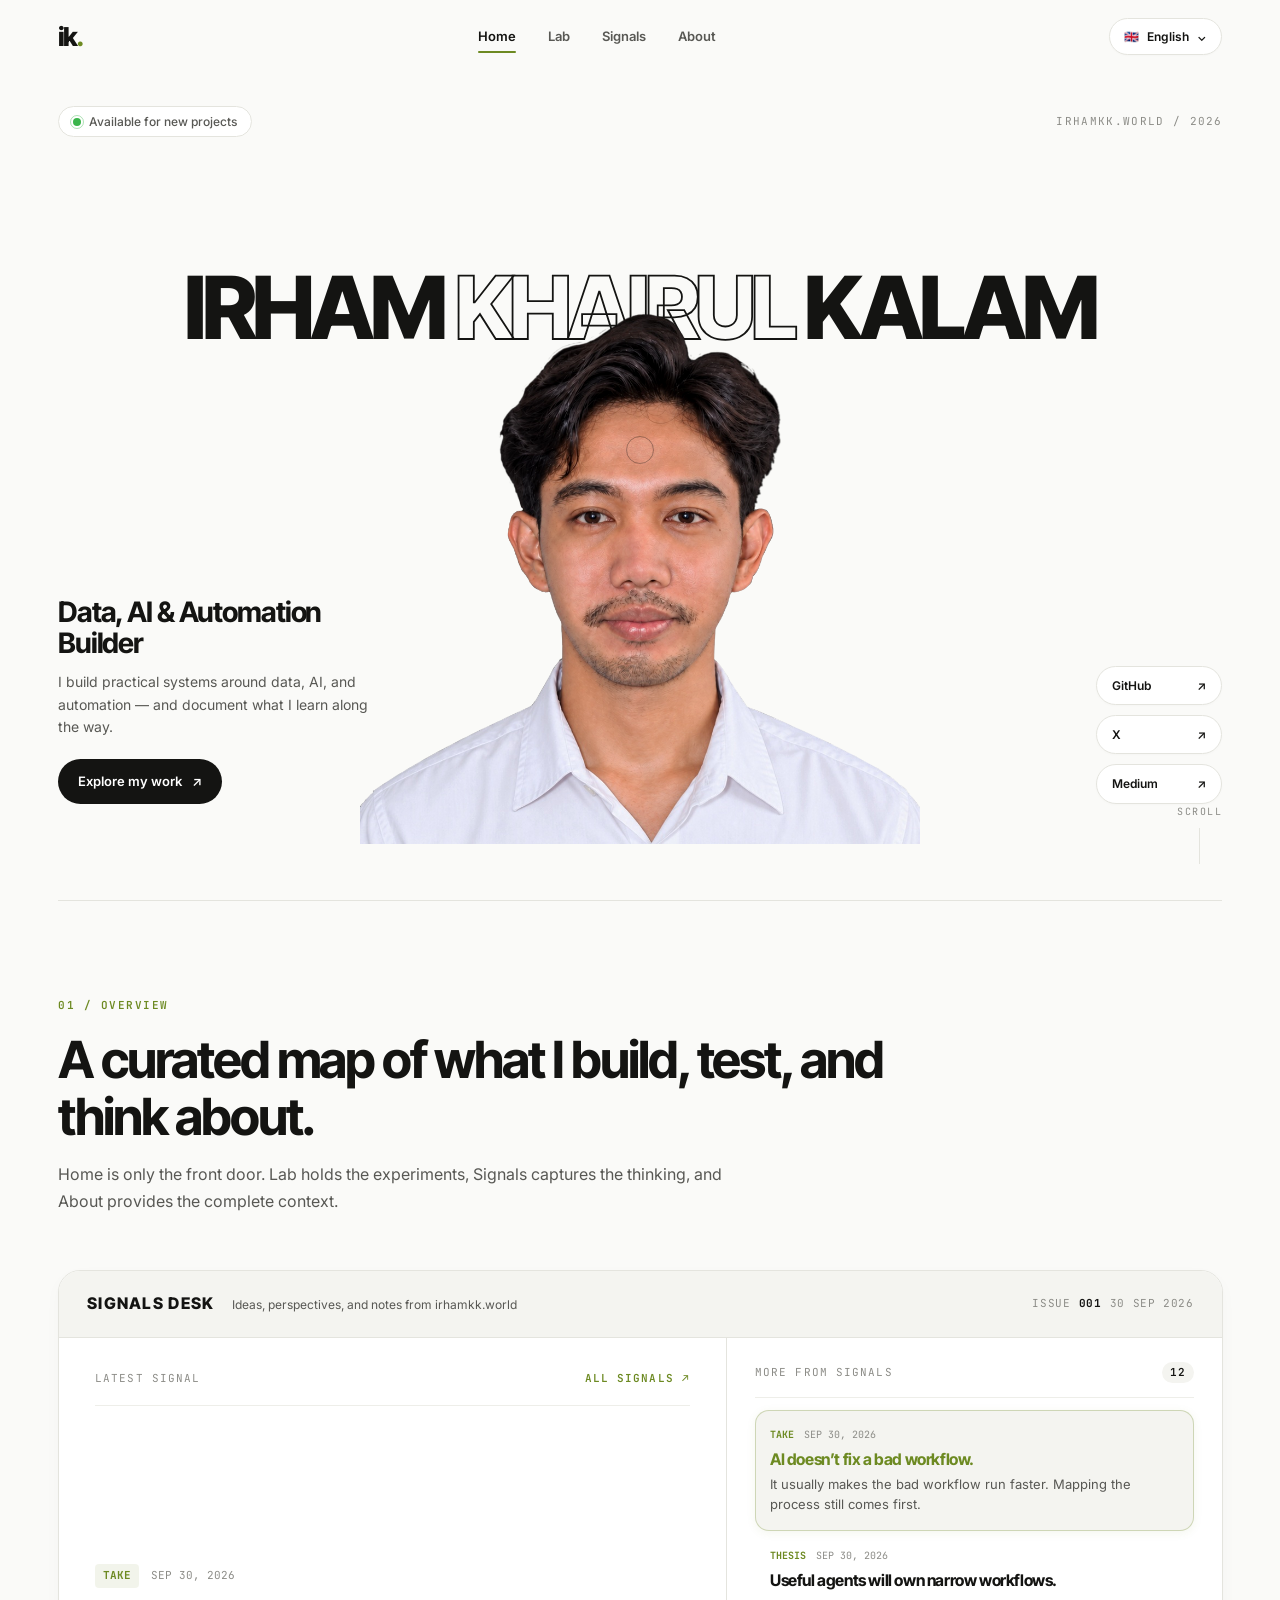
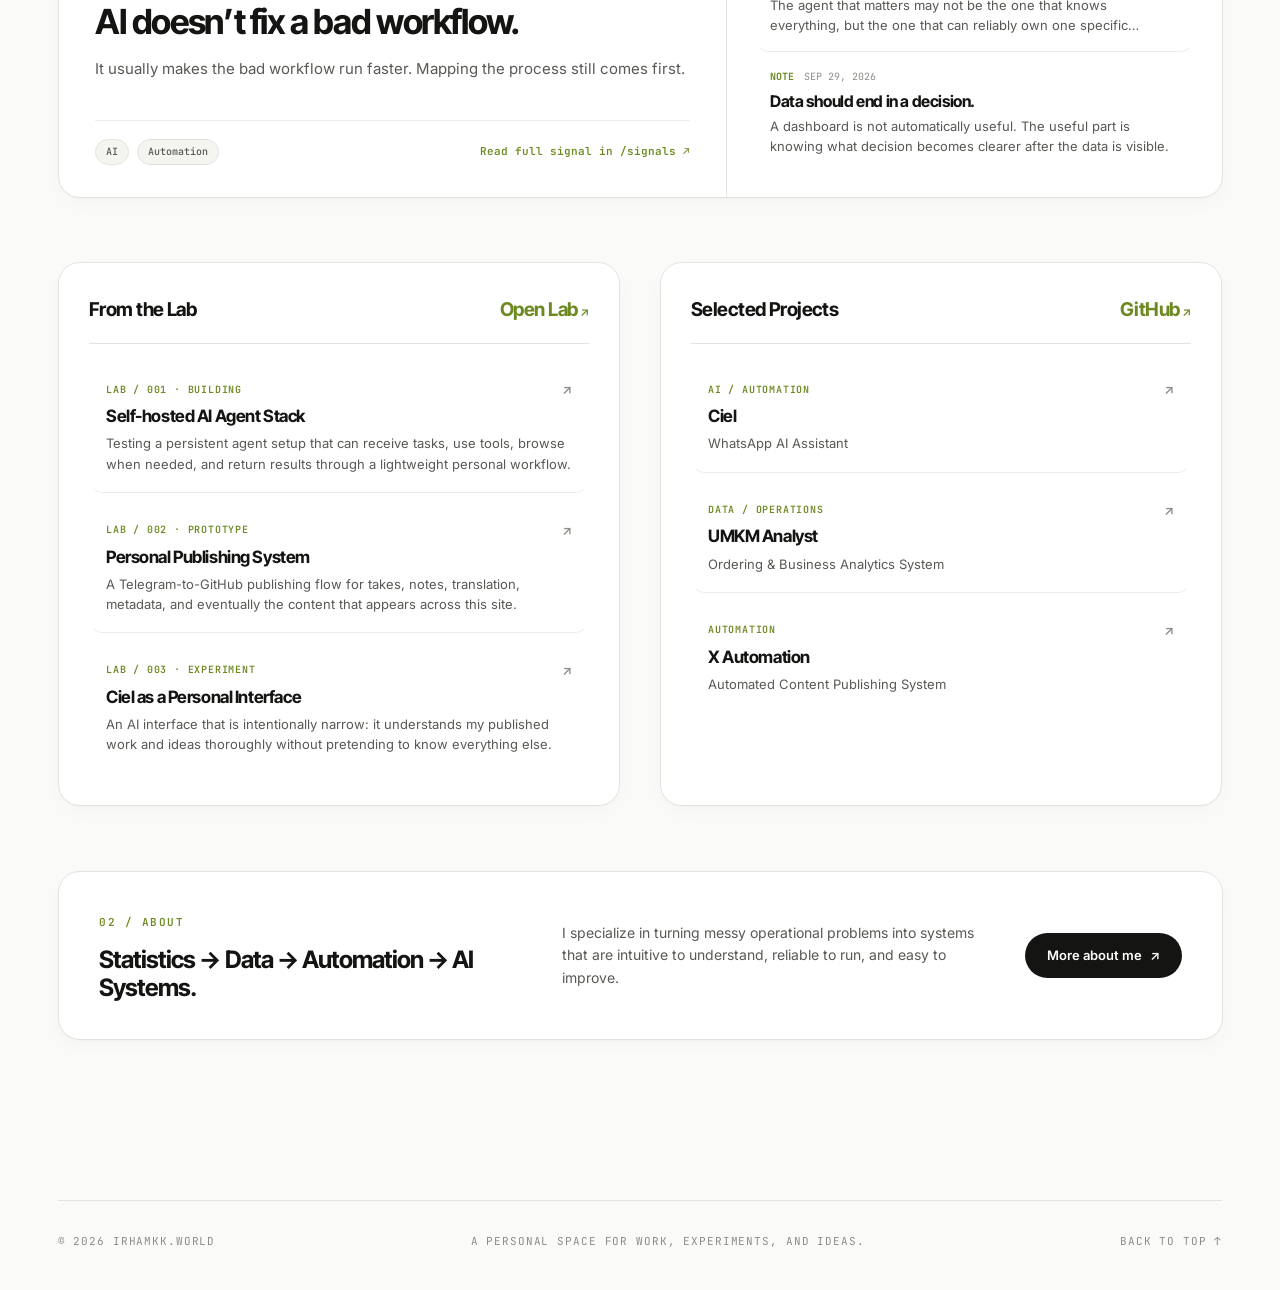
==== commit 637f8eaa: "Redesign: light editorial UI/UX, refined bilingual copy, and mobile responsiveness" ====
--- a/index.html
+++ b/index.html
@@ -30,6 +30,7 @@
   <link href="https://fonts.googleapis.com/css2?family=Inter:wght@400;500;600&family=Inter+Tight:wght@500;600;700&display=swap" rel="stylesheet">
   <link rel="stylesheet" href="/style.css">
 </head><body data-page="home">
+<div class="scroll-progress-bar" id="scrollProgress" aria-hidden="true"></div>
 <header class="nav" id="nav">
   <div class="nav-inner">
     <a class="brand" href="/#home" aria-label="Home">ik<span class="dot">.</span></a>
@@ -47,7 +48,7 @@
           <button class="lang-option" data-language="id" aria-pressed="false">🇮🇩 Indonesia</button>
         </div>
       </div>
-      <button class="menu-toggle" id="menuToggle" aria-expanded="false" data-i18n="ui.menu">Menu</button>
+      <button class="menu-toggle" id="menuToggle" aria-expanded="false"><span data-i18n="ui.menu">Menu</span><span class="menu-icon" aria-hidden="true"><i></i><i></i><i></i></span></button>
     </div>
   </div>
 </header>
@@ -66,12 +67,12 @@
       <div class="hero-year">IRHAMKK.WORLD / 2026</div>
     </div>
     <div class="hero-stage">
-      <h1 class="hero-name" aria-label="Irham Khairul Kalam"><span class="outline">IRHAM KHAIRUL</span> <span class="solid">KALAM</span></h1>
-      <div class="hero-photo" id="heroPhoto"><img src="https://res.cloudinary.com/y2f2lidm/image/upload/v1790666576/Foto_Irhamkk_11.png" alt="Irham Khairul Kalam"></div>
+      <h1 class="hero-name" aria-label="Irham Khairul Kalam"><span>IRHAM</span> <span class="outline">KHAIRUL</span> <span>KALAM</span></h1>
+      <div class="hero-photo" id="heroPhoto"><img src="/assets/hero-photo.png" alt="Irham Khairul Kalam" width="1024" height="1003"></div>
       <div class="hero-left reveal">
         <h2 class="hero-role" data-i18n="hero.role">Data, AI &amp; Automation Builder</h2>
         <p class="hero-copy" data-i18n="hero.copy">I build practical systems around data, AI, and automation — and document what I learn along the way.</p>
-        <a class="hero-cta" href="#overview"><span data-i18n="hero.cta">Enter the world</span> ↗</a>
+        <a class="hero-cta" href="#overview"><span data-i18n="hero.cta">Explore my work</span> ↗</a>
       </div>
       <div class="hero-right reveal">
         <a class="social-pill" href="https://github.com/irhamkk" target="_blank" rel="noopener">GitHub <span>↗</span></a>
@@ -85,8 +86,8 @@
   <section class="home-overview home-overview-v4 wrap" id="overview">
     <div class="overview-intro reveal">
       <div class="section-kicker">01 / <span data-i18n="home.overview">Overview</span></div>
-      <h2 data-i18n="home.statement">A small map of what I build, test, and think about.</h2>
-      <p data-i18n="home.statementCopy">Home is only the surface. Lab holds the experiments, Signals holds the thinking, and About holds the context.</p>
+      <h2 data-i18n="home.statement">A curated map of what I build, test, and think about.</h2>
+      <p data-i18n="home.statementCopy">Home is only the front door. Lab holds the experiments, Signals captures the thinking, and About provides the complete context.</p>
     </div>
 
     <section class="signal-desk reveal" aria-label="Latest signals">
@@ -108,7 +109,14 @@
             <span data-i18n="home.latestSignal">Latest Signal</span>
             <a href="/signals"><span data-i18n="home.allSignals">All Signals</span> ↗</a>
           </div>
-          <div id="homeSignalLead"></div>
+          <div id="homeSignalLead">
+            <article class="signal-feature">
+              <div class="signal-feature-meta"><span>TAKE</span><time>SEP 30, 2026</time></div>
+              <h2>AI doesn’t fix a bad workflow.</h2>
+              <p>It usually makes the bad workflow run faster. Mapping the process still comes first.</p>
+              <div class="signal-tags"><span>AI</span><span>Automation</span></div>
+            </article>
+          </div>
         </article>
 
         <aside class="signal-desk-rail">
@@ -116,7 +124,11 @@
             <span data-i18n="home.moreSignals">More from Signals</span>
             <span id="homeSignalCount">12</span>
           </div>
-          <div id="homeSignalsSide"></div>
+          <div id="homeSignalsSide">
+            <article class="home-signal-mini"><div><span>THESIS</span><time>SEP 30, 2026</time></div><h3>Useful agents will own narrow workflows.</h3><p>The agent that matters may not be the one that knows everything, but the one that can reliably own one specific workflow from trigger to result.</p></article>
+            <article class="home-signal-mini"><div><span>NOTE</span><time>SEP 29, 2026</time></div><h3>Data should end in a decision.</h3><p>A dashboard is not automatically useful. The useful part is knowing what decision becomes clearer after the data is visible.</p></article>
+            <article class="home-signal-mini"><div><span>OBSERVATION</span><time>SEP 29, 2026</time></div><h3>Automation exposes messy operations.</h3><p>When a process is hard to automate, the problem is often not the tool. The process itself may still be undefined.</p></article>
+          </div>
         </aside>
       </div>
     </section>
@@ -124,15 +136,61 @@
     <div class="home-columns">
       <section class="home-column reveal">
         <div class="overview-label"><span data-i18n="home.fromLab">From the Lab</span><a href="/lab"><span data-i18n="home.openLab">Open Lab</span> ↗</a></div>
-        <div id="homeLabList" class="home-list"></div>
+        <div id="homeLabList" class="home-list">
+          <a class="home-row" href="/lab">
+            <div class="home-row-top">
+              <span class="home-row-tag">LAB / 001 · BUILDING</span>
+              <span class="home-row-arrow">↗</span>
+            </div>
+            <strong class="home-row-title">Self-hosted AI Agent Stack</strong>
+            <p class="home-row-desc">Testing a persistent agent setup that can receive tasks, use tools, browse when needed, and return results through a lightweight personal workflow.</p>
+          </a>
+          <a class="home-row" href="/lab">
+            <div class="home-row-top">
+              <span class="home-row-tag">LAB / 002 · PROTOTYPE</span>
+              <span class="home-row-arrow">↗</span>
+            </div>
+            <strong class="home-row-title">Personal Publishing System</strong>
+            <p class="home-row-desc">A Telegram-to-GitHub publishing flow for takes, notes, translation, metadata, and eventually the content that appears across this site.</p>
+          </a>
+          <a class="home-row" href="/lab">
+            <div class="home-row-top">
+              <span class="home-row-tag">LAB / 003 · EXPERIMENT</span>
+              <span class="home-row-arrow">↗</span>
+            </div>
+            <strong class="home-row-title">Ciel as a Personal Interface</strong>
+            <p class="home-row-desc">An AI interface that is intentionally narrow: it should know my published work and ideas, but refuse to pretend it knows everything else.</p>
+          </a>
+        </div>
       </section>
 
       <section class="home-column reveal">
         <div class="overview-label"><span data-i18n="home.selectedProjects">Selected Projects</span><a href="https://github.com/irhamkk?tab=repositories" target="_blank" rel="noopener"><span data-i18n="home.github">GitHub</span> ↗</a></div>
         <div class="home-list">
-          <a class="home-row" href="https://github.com/irhamkk/wa-bot-assistant" target="_blank" rel="noopener"><span><small>AI / AUTOMATION</small><strong>Ciel</strong></span><em data-i18n="p1.sub">WhatsApp AI Assistant</em><b>↗</b></a>
-          <a class="home-row" href="https://github.com/irhamkk/UMKM-Analyst-bot" target="_blank" rel="noopener"><span><small>DATA / OPERATIONS</small><strong>UMKM Analyst</strong></span><em data-i18n="p2.sub">Ordering &amp; Business Analytics System</em><b>↗</b></a>
-          <a class="home-row" href="https://github.com/irhamkk/x-auto-poster" target="_blank" rel="noopener"><span><small>AUTOMATION</small><strong>X Automation</strong></span><em data-i18n="p3.sub">Automated Content Publishing System</em><b>↗</b></a>
+          <a class="home-row" href="https://github.com/irhamkk/wa-bot-assistant" target="_blank" rel="noopener">
+            <div class="home-row-top">
+              <span class="home-row-tag">AI / AUTOMATION</span>
+              <span class="home-row-arrow">↗</span>
+            </div>
+            <strong class="home-row-title">Ciel</strong>
+            <p class="home-row-desc" data-i18n="p1.sub">WhatsApp AI Assistant</p>
+          </a>
+          <a class="home-row" href="https://github.com/irhamkk/UMKM-Analyst-bot" target="_blank" rel="noopener">
+            <div class="home-row-top">
+              <span class="home-row-tag">DATA / OPERATIONS</span>
+              <span class="home-row-arrow">↗</span>
+            </div>
+            <strong class="home-row-title">UMKM Analyst</strong>
+            <p class="home-row-desc" data-i18n="p2.sub">Ordering &amp; Business Analytics System</p>
+          </a>
+          <a class="home-row" href="https://github.com/irhamkk/x-auto-poster" target="_blank" rel="noopener">
+            <div class="home-row-top">
+              <span class="home-row-tag">AUTOMATION</span>
+              <span class="home-row-arrow">↗</span>
+            </div>
+            <strong class="home-row-title">X Automation</strong>
+            <p class="home-row-desc" data-i18n="p3.sub">Automated Content Publishing System</p>
+          </a>
         </div>
       </section>
     </div>
--- a/style.css
+++ b/style.css
@@ -1,2137 +1,2157 @@
-:root{
-  --bg:#fff;--ink:#151515;--muted:#707070;--line:#e8e8e8;--soft:#f6f6f4;--dark:#111;
-  --max:1440px;--pad:clamp(22px,4vw,64px);--sans:"Inter",Arial,sans-serif;
-  --display:"Inter Tight","Inter",Arial,sans-serif;--ease:cubic-bezier(.2,.75,.2,1)
-}
-*{box-sizing:border-box}html{scroll-behavior:smooth;background:#fff}body{margin:0;background:#fff;color:var(--ink);font-family:var(--sans);-webkit-font-smoothing:antialiased}::selection{background:#111;color:#fff}a{color:inherit}button{font:inherit}img{display:block;max-width:100%}.wrap{width:min(calc(100% - (var(--pad)*2)),var(--max));margin:auto}.section{padding:clamp(88px,10vw,150px) 0}.section-kicker{font:600 11px/1 var(--sans);text-transform:uppercase;letter-spacing:.16em;color:var(--muted)}.section-title{font:600 clamp(54px,7.8vw,112px)/.9 var(--display);letter-spacing:-.065em;margin:0}.section-title.small{font-size:clamp(48px,6.5vw,92px)}.muted{color:var(--muted)}
-
-.nav{position:fixed;inset:0 0 auto;height:78px;z-index:100;border-bottom:1px solid transparent;transition:.25s}.nav.scrolled{background:rgba(255,255,255,.94);backdrop-filter:blur(14px);border-color:var(--line)}.nav-inner{width:min(calc(100% - (var(--pad)*2)),var(--max));height:100%;margin:auto;display:grid;grid-template-columns:1fr auto 1fr;align-items:center;gap:28px}.brand{text-decoration:none;font:700 27px/1 var(--display);letter-spacing:-.06em}.brand .dot{color:#7d7d7d}.nav-links{display:flex;gap:38px}.nav-links a{text-decoration:none;font-size:13px;font-weight:500;color:#3c3c3c;position:relative;padding:8px 0}.nav-links a:after{content:"";position:absolute;left:0;right:100%;bottom:2px;height:1px;background:#111;transition:right .28s var(--ease)}.nav-links a:hover:after,.nav-links a.active:after{right:0}.nav-right{justify-self:end;display:flex;align-items:center;gap:14px}.lang{position:relative}.lang-btn{border:1px solid var(--line);background:#fff;padding:9px 12px;display:flex;align-items:center;gap:8px;border-radius:999px;cursor:pointer;font-size:12px;font-weight:600}.lang-menu{position:absolute;right:0;top:calc(100% + 9px);min-width:160px;background:#fff;border:1px solid var(--line);box-shadow:0 14px 36px rgba(0,0,0,.08);padding:6px;opacity:0;transform:translateY(-6px);pointer-events:none;transition:.2s}.lang.open .lang-menu{opacity:1;transform:none;pointer-events:auto}.lang-option{width:100%;border:0;background:transparent;padding:10px 11px;text-align:left;cursor:pointer;display:flex;gap:8px;align-items:center;font-size:12px;color:#555}.lang-option:hover,.lang-option[aria-pressed=true]{background:#f4f4f2;color:#111}.menu-toggle{display:none;border:0;background:none;font-size:12px;font-weight:600;padding:8px}.mobile-menu{display:none;position:fixed;z-index:95;top:70px;left:0;right:0;background:#fff;border-bottom:1px solid var(--line);padding:14px var(--pad) 22px}.mobile-menu.open{display:block}.mobile-menu a{display:block;text-decoration:none;padding:14px 0;border-bottom:1px solid var(--line);font:600 24px/1 var(--display)}
-
-.hero{min-height:100svh;padding:118px 0 34px;display:flex;flex-direction:column;justify-content:space-between;overflow:hidden}.hero-topline{display:flex;justify-content:space-between;align-items:center;gap:20px}.availability{display:inline-flex;align-items:center;gap:8px;font-size:12px;color:#424242}.availability i{width:8px;height:8px;background:#33c878;border-radius:50%;box-shadow:0 0 0 4px rgba(51,200,120,.1)}.hero-year{font-size:11px;letter-spacing:.14em;text-transform:uppercase;color:#8a8a8a}.hero-stage{position:relative;margin-top:26px;min-height:660px;display:flex;align-items:center;justify-content:center;isolation:isolate}.hero-name{position:absolute;top:4.5%;left:0;right:0;margin:0;font:700 clamp(64px,7.5vw,116px)/.86 var(--display);letter-spacing:-.066em;text-transform:uppercase;text-align:center;white-space:nowrap;z-index:1}.hero-name .outline{-webkit-text-fill-color:#fff;-webkit-text-stroke:1.7px #222;color:transparent}.hero-name .solid{color:#191919}.hero-photo{position:absolute;left:50%;bottom:-4px;transform:translateX(-50%);width:min(47vw,700px);z-index:2;pointer-events:none;will-change:transform}.hero-photo img{width:100%;height:auto;object-fit:contain;filter:grayscale(1) contrast(1.06) brightness(.98)}.hero-left,.hero-right{position:absolute;bottom:58px;z-index:3}.hero-left{left:0;max-width:320px}.hero-right{right:0;display:flex;flex-direction:column;gap:10px}.hero-role{font:600 clamp(25px,2.3vw,36px)/1.04 var(--display);letter-spacing:-.04em;margin:0 0 14px}.hero-copy{font-size:14px;line-height:1.62;color:#666;margin:0 0 20px;max-width:300px}.hero-cta{display:inline-flex;align-items:center;gap:12px;text-decoration:none;background:#111;color:#fff;padding:13px 17px;border-radius:999px;font-size:12px;font-weight:600;transition:transform .25s var(--ease)}.hero-cta:hover{transform:translateY(-2px)}.social-pill{display:flex;align-items:center;justify-content:space-between;gap:16px;min-width:122px;padding:10px 13px;border:1px solid #e3e3e3;border-radius:999px;text-decoration:none;font-size:12px;font-weight:500;background:#fff;transition:.25s var(--ease)}.social-pill:hover{border-color:#aaa;transform:translateX(-3px)}.scroll-indicator{position:absolute;bottom:0;left:50%;transform:translateX(-50%);z-index:4;text-decoration:none;display:flex;flex-direction:column;align-items:center;gap:8px;font-size:9px;font-weight:600;letter-spacing:.16em;text-transform:uppercase;color:#777}.scroll-line{width:1px;height:38px;background:#e6e6e6;overflow:hidden;position:relative}.scroll-line:after{content:"";position:absolute;width:1px;height:18px;top:-20px;left:0;background:#111;animation:scroll 1.6s ease-in-out infinite}@keyframes scroll{0%{top:-20px}80%,100%{top:44px}}
-
-.profile-intro,.work-head,.process-head,.experience-head,.skills-head,.contact-head{display:grid;grid-template-columns:1fr 2.2fr;gap:60px;align-items:start;margin-bottom:60px}.profile-copy{font:500 clamp(34px,4.9vw,72px)/1.03 var(--display);letter-spacing:-.052em;margin:0;max-width:1040px}.muted-word{color:inherit}.timeline{border-top:1px solid var(--line)}.timeline-row{display:grid;grid-template-columns:120px 1fr 1.15fr;gap:32px;padding:25px 0;border-bottom:1px solid var(--line);transition:padding .3s var(--ease)}.timeline-row:hover{padding-left:10px}.timeline-year{font-size:12px;color:#8a8a8a}.timeline-title{font:600 24px/1.1 var(--display);letter-spacing:-.035em}.timeline-desc{font-size:14px;line-height:1.65;color:#666;max-width:640px}.work-head{align-items:end}.aside-copy{font-size:14px;line-height:1.65;color:#666;max-width:410px;margin:0 0 6px auto}.project-grid{display:grid;grid-template-columns:repeat(2,1fr);gap:82px 32px}.project-media{position:relative;overflow:hidden;background:var(--soft);aspect-ratio:16/10;border:1px solid #eeeeec}.project-media-inner{position:absolute;inset:0;transition:transform .55s var(--ease)}.project:hover .project-media-inner{transform:scale(1.025)}.project-info{display:grid;grid-template-columns:1fr auto;gap:22px;padding-top:16px}.project-title{font:600 clamp(28px,2.8vw,40px)/1 var(--display);letter-spacing:-.045em;margin:0}.project-sub{font-size:12px;color:#777;margin:7px 0 0}.project-meta{text-align:right;font-size:11px;color:#888;line-height:1.6}.project-link{display:inline-flex;align-items:center;gap:6px;margin-top:13px;text-decoration:none;font-size:12px;font-weight:600;border-bottom:1px solid #bdbdbd;padding-bottom:2px}.project-link span{transition:transform .25s var(--ease)}.project-link:hover span{transform:translate(3px,-3px)}
-
-.visual-ciel{background:#eff3ef}.visual-ciel .phone{position:absolute;width:37%;height:76%;left:31%;top:12%;background:#fff;border:1px solid #d9dfd9;border-radius:28px;box-shadow:0 18px 38px rgba(0,0,0,.07);padding:19px 14px}.phone-bar{width:36%;height:5px;background:#151515;border-radius:5px;margin:0 auto 26px}.bubble{height:30px;border-radius:15px;background:#ecefea;margin:9px 0}.bubble.dark{background:#1b1b1b;width:72%;margin-left:auto}.bubble.short{width:62%}.bubble.mid{width:80%}.visual-ciel .label{position:absolute;left:22px;top:22px;font:600 12px/1 var(--display);letter-spacing:.08em;text-transform:uppercase}.visual-ciel .big{position:absolute;right:22px;bottom:18px;font:700 clamp(42px,6vw,84px)/.82 var(--display);letter-spacing:-.07em}.visual-umkm{background:#f4f0e9}.gridlines{position:absolute;inset:0;background-image:linear-gradient(#e7e0d4 1px,transparent 1px),linear-gradient(90deg,#e7e0d4 1px,transparent 1px);background-size:44px 44px}.umkm-card{position:absolute;background:#fff;border:1px solid #ddd5c8;box-shadow:0 15px 30px rgba(0,0,0,.05);padding:18px}.umkm-card.a{width:43%;height:35%;left:10%;top:18%}.umkm-card.b{width:38%;height:32%;right:9%;bottom:14%}.umkm-card h4{margin:0 0 18px;font:600 13px/1 var(--display)}.line-sm{height:6px;background:#ddd7cf;margin:9px 0}.line-sm.dark{background:#222;width:64%}.line-sm.s{width:55%}.visual-umkm .big{position:absolute;left:9%;bottom:8%;font:700 clamp(40px,5.8vw,78px)/.84 var(--display);letter-spacing:-.07em}.visual-x{background:#111;color:#fff}.xmark{position:absolute;left:50%;top:47%;transform:translate(-50%,-50%);font:700 clamp(110px,15vw,220px)/1 var(--display);letter-spacing:-.1em}.schedule{position:absolute;left:24px;bottom:20px;display:flex;gap:8px}.schedule i{width:26px;height:7px;background:#fff;opacity:.2}.schedule i:nth-child(3),.schedule i:nth-child(5){opacity:1}.corner{position:absolute;right:22px;top:20px;font-size:11px;letter-spacing:.12em;text-transform:uppercase;color:#aaa}.visual-fed{background:#f5f5f3}.chart{position:absolute;inset:10% 8% 16%;border-left:1px solid #cfcfcf;border-bottom:1px solid #cfcfcf}.chart svg{position:absolute;inset:0;width:100%;height:100%;overflow:visible}.chart-label{position:absolute;font-size:10px;color:#777}.chart-label.a{left:8%;bottom:7%}.chart-label.b{right:8%;top:9%}.visual-fed .big{position:absolute;right:7%;bottom:5%;font:600 clamp(32px,4.6vw,64px)/.9 var(--display);letter-spacing:-.06em}.visual-agent{background:#f0f2f1}.nodes{position:absolute;inset:14% 9%;display:grid;grid-template-columns:1fr 1fr 1fr;align-items:center;gap:22px}.node{border:1px solid #cfd5d1;background:#fff;padding:18px;text-align:center;font:600 12px/1.2 var(--display);position:relative}.node:after{content:"";position:absolute;top:50%;left:100%;width:22px;height:1px;background:#aab3ad}.node:last-child:after{display:none}.node.center{background:#15221c;color:#fff}.agent-models{position:absolute;left:9%;right:9%;bottom:12%;display:flex;justify-content:space-between;font-size:10px;color:#6d746f;text-transform:uppercase;letter-spacing:.1em}.visual-rekt{background:#efefed}.ticket{position:absolute;left:12%;right:12%;top:17%;bottom:17%;background:#fff;border:1px solid #d9d9d5;display:grid;grid-template-columns:1.3fr .7fr}.ticket-left{padding:22px;border-right:1px dashed #bbb}.ticket-left .logo{font:700 clamp(38px,5vw,70px)/.9 var(--display);letter-spacing:-.07em}.ticket-left .small{font-size:10px;text-transform:uppercase;letter-spacing:.13em;color:#777;margin-top:12px}.barcode{padding:22px;display:flex;align-items:flex-end;gap:3px}.barcode i{width:3px;background:#111;height:62%}.barcode i:nth-child(2n){height:84%}.barcode i:nth-child(3n){height:45%}.visual-rekt .corner{top:auto;bottom:16px}
-
-.process-grid{display:grid;grid-template-columns:repeat(4,1fr);border-top:1px solid var(--line);border-left:1px solid var(--line)}.process-step{min-height:270px;padding:22px;border-right:1px solid var(--line);border-bottom:1px solid var(--line);display:flex;flex-direction:column;justify-content:space-between}.process-no{font-size:11px;color:#999}.process-step h3{margin:0 0 11px;font:600 30px/1 var(--display);letter-spacing:-.04em}.process-step p{margin:0;font-size:13px;line-height:1.65;color:#6d6d6d}.experience{background:#111;color:#fff}.experience .section-kicker{color:#7d7d79}.exp-list{border-top:1px solid #30302f}.exp-row{display:grid;grid-template-columns:110px 1fr 1.3fr;gap:36px;padding:28px 0;border-bottom:1px solid #30302f}.exp-year{font-size:11px;color:#7d7d79}.exp-row h3{font:600 23px/1.1 var(--display);letter-spacing:-.03em;margin:0 0 6px}.exp-role{font-size:12px;color:#9b9b96;margin:0}.exp-desc{font-size:13px;line-height:1.65;color:#aaa9a4;margin:0}.edu-row{display:grid;grid-template-columns:110px 1fr 1.3fr;gap:36px;margin-top:50px;padding-top:23px;border-top:1px solid #5a5a56}.edu-row .degree{font:600 22px/1.1 var(--display)}.edu-row .school{font:600 32px/1 var(--display);letter-spacing:-.04em}.skill-list{border-top:1px solid var(--line)}.skill-row{display:grid;grid-template-columns:140px 1fr;gap:40px;padding:23px 0;border-bottom:1px solid var(--line)}.skill-row h3{font:600 16px/1 var(--display);margin:0}.skill-row p{margin:0;font-size:14px;line-height:1.7;color:#666}.contact-title{font:600 clamp(60px,9.8vw,150px)/.82 var(--display);letter-spacing:-.075em;text-transform:uppercase;margin:0}.contact-bottom{display:grid;grid-template-columns:1.3fr 1fr auto;gap:36px;align-items:end;border-top:1px solid var(--line);padding-top:22px}.email{font:600 clamp(22px,2.5vw,36px)/1 var(--display);letter-spacing:-.04em;text-decoration:none;border-bottom:1px solid #aaa;width:max-content;max-width:100%;overflow-wrap:anywhere}.contact-copy{font-size:13px;line-height:1.65;color:#666;margin:0}.contact-socials{display:flex;gap:16px;flex-wrap:wrap;justify-content:flex-end}.contact-socials a{text-decoration:none;font-size:12px;font-weight:600}.footer{margin-top:82px;padding-top:20px;border-top:1px solid var(--line);display:flex;justify-content:space-between;gap:20px;font-size:10px;color:#8b8b8b;text-transform:uppercase;letter-spacing:.08em}.reveal{opacity:0;transform:translateY(20px);transition:opacity .75s var(--ease),transform .75s var(--ease)}.reveal.in{opacity:1;transform:none}
-
-@media(max-width:1050px){.nav-inner{grid-template-columns:1fr auto}.nav-links{display:none}.menu-toggle{display:block}.hero-photo{width:min(64vw,680px)}.profile-intro,.work-head,.process-head,.experience-head,.skills-head,.contact-head{grid-template-columns:1fr;gap:24px}.aside-copy{margin:0}.process-grid{grid-template-columns:repeat(2,1fr)}.project-grid{gap:65px 24px}.exp-row,.edu-row{grid-template-columns:90px 1fr 1.15fr;gap:20px}}
-@media(max-width:760px){.nav{height:70px}.hero{padding-top:94px}.hero-stage{min-height:640px;align-items:flex-start}.hero-name{top:6.5%;font-size:clamp(49px,14.3vw,92px);line-height:.86;white-space:normal;padding:0 1vw}.hero-name .outline{-webkit-text-stroke:1.15px #222}.hero-name .solid{display:block;margin-top:.08em}.hero-photo{width:min(92vw,540px);bottom:-2px}.hero-left{bottom:30px;max-width:245px}.hero-right{display:none}.hero-role{font-size:24px}.hero-copy{font-size:12px;max-width:230px}.scroll-indicator{right:0;left:auto;transform:none}.timeline-row{grid-template-columns:70px 1fr;gap:12px}.timeline-desc{grid-column:2}.project-grid{grid-template-columns:1fr;gap:58px}.project-info{grid-template-columns:1fr}.project-meta{text-align:left}.process-grid{grid-template-columns:1fr}.process-step{min-height:210px}.exp-row{grid-template-columns:1fr;gap:8px}.edu-row{grid-template-columns:1fr;gap:8px}.skill-row{grid-template-columns:1fr;gap:8px}.contact-bottom{grid-template-columns:1fr;align-items:start}.contact-socials{justify-content:flex-start}.footer{flex-direction:column}}
-@media(max-width:480px){.hero-year{display:none}.hero-stage{min-height:600px}.hero-name{font-size:13.8vw}.hero-photo{width:98vw}}
-@media(prefers-reduced-motion:reduce){*,*:before,*:after{animation:none!important;transition:none!important;scroll-behavior:auto!important}.reveal{opacity:1;transform:none}}
-
-
-/* Preview interaction — custom cursor + soft brush trail */
-@media (pointer:fine) and (prefers-reduced-motion:no-preference){
+/* =========================================================
+   IRHAMKK.WORLD — Light Editorial Design System
+   Architecture: Home / Lab / Signals / About
+   Design Philosophy: Swiss Minimalist, Warm Editorial, Clean Contrast
+   ========================================================= */
+
+@import url('https://fonts.googleapis.com/css2?family=Inter:wght@400;500;600;700&family=Inter+Tight:wght@500;600;700;800&family=JetBrains+Mono:wght@400;500;600&display=swap');
+
+:root {
+  --bg: #fafaf8;
+  --surface: #ffffff;
+  --surface-soft: #f4f4f0;
+  --surface-hover: #ecece6;
+  
+  --ink: #141412;
+  --ink-secondary: #585854;
+  --muted: #8c8c87;
+  --line: #e4e4de;
+  --line-strong: #cecec6;
+  --line-subtle: #eeeee9;
+  
+  --accent: #6d8a22;
+  --accent-soft: rgba(109, 138, 34, 0.09);
+  --accent-border: rgba(109, 138, 34, 0.28);
+  --accent-hover: #587019;
+
+  --max: 1360px;
+  --pad: clamp(20px, 4.5vw, 64px);
+  --sans: "Inter", -apple-system, BlinkMacSystemFont, sans-serif;
+  --display: "Inter Tight", "Inter", sans-serif;
+  --mono: "JetBrains Mono", monospace;
+  --ease: cubic-bezier(0.16, 1, 0.3, 1);
+  
+  --radius-xs: 4px;
+  --radius-sm: 8px;
+  --radius-md: 14px;
+  --radius-lg: 22px;
+  --radius-full: 9999px;
+  
+  --shadow-subtle: 0 1px 3px rgba(0, 0, 0, 0.03), 0 6px 18px rgba(0, 0, 0, 0.025);
+  --shadow-hover: 0 4px 14px rgba(0, 0, 0, 0.05), 0 18px 36px rgba(0, 0, 0, 0.035);
+}
+
+*, *::before, *::after {
+  box-sizing: border-box;
+}
+
+html {
+  scroll-behavior: smooth;
+  background: var(--bg);
+  overflow-x: hidden;
+}
+
+body {
+  margin: 0;
+  background: var(--bg);
+  color: var(--ink);
+  font-family: var(--sans);
+  -webkit-font-smoothing: antialiased;
+  -moz-osx-font-smoothing: grayscale;
+  line-height: 1.6;
+  overflow-x: hidden;
+}
+
+::selection {
+  background: #e2ebb0;
+  color: #141412;
+}
+
+a {
+  color: inherit;
+  text-decoration: none;
+}
+
+button {
+  font: inherit;
+  color: inherit;
+  background: none;
+  border: none;
+  cursor: pointer;
+}
+
+img {
+  display: block;
+  max-width: 100%;
+}
+
+.wrap {
+  width: min(calc(100% - (var(--pad) * 2)), var(--max));
+  margin: 0 auto;
+}
+
+/* =========================================================
+   SCROLL READING PROGRESS BAR
+   ========================================================= */
+.scroll-progress-bar {
+  position: fixed;
+  top: 0;
+  left: 0;
+  height: 2.5px;
+  background: linear-gradient(90deg, var(--accent) 0%, #9cb833 100%);
+  z-index: 999;
+  width: 0%;
+  transition: width 0.08s linear;
+  box-shadow: 0 0 10px rgba(109, 138, 34, 0.35);
+}
+
+.section-kicker {
+  font-family: var(--mono);
+  font-size: 11px;
+  font-weight: 600;
+  text-transform: uppercase;
+  letter-spacing: 0.14em;
+  color: var(--accent);
+  display: inline-block;
+  margin-bottom: 8px;
+}
+
+/* =========================================================
+   NAVIGATION BAR (SCROLL DYNAMICS)
+   ========================================================= */
+.nav {
+  position: fixed;
+  inset: 0 0 auto;
+  height: 74px;
+  z-index: 100;
+  border-bottom: 1px solid transparent;
+  transition: transform 0.32s var(--ease), background 0.3s ease, border-color 0.3s ease, box-shadow 0.3s ease;
+}
+
+.nav.scrolled {
+  background: rgba(250, 250, 248, 0.94);
+  backdrop-filter: blur(14px);
+  -webkit-backdrop-filter: blur(14px);
+  border-bottom-color: var(--line);
+  box-shadow: 0 2px 18px rgba(0, 0, 0, 0.03);
+}
+
+.nav.nav-compact {
+  transform: translateY(-4px);
+  background: rgba(250, 250, 248, 0.98);
+  box-shadow: 0 4px 24px rgba(0, 0, 0, 0.05);
+}
+
+.nav-inner {
+  width: min(calc(100% - (var(--pad) * 2)), var(--max));
+  height: 100%;
+  margin: 0 auto;
+  display: grid;
+  grid-template-columns: auto 1fr auto;
+  align-items: center;
+  gap: 32px;
+}
+
+.brand {
+  font-family: var(--display);
+  font-size: 26px;
+  font-weight: 800;
+  letter-spacing: -0.06em;
+  color: var(--ink);
+  transition: opacity 0.2s ease, transform 0.2s ease;
+}
+
+.brand:hover {
+  opacity: 0.8;
+  transform: scale(1.02);
+}
+
+.brand .dot {
+  color: var(--accent);
+}
+
+.nav-links {
+  display: flex;
+  justify-content: center;
+  align-items: center;
+  gap: 32px;
+}
+
+.nav-links a {
+  font-size: 13px;
+  font-weight: 600;
+  color: var(--ink-secondary);
+  position: relative;
+  padding: 6px 0;
+  transition: color 0.2s ease;
+}
+
+.nav-links a:hover,
+.nav-links a.active {
+  color: var(--ink);
+}
+
+.nav-links a::after {
+  content: "";
+  position: absolute;
+  left: 0;
+  right: 100%;
+  bottom: 0;
+  height: 2px;
+  background: var(--accent);
+  transition: right 0.25s var(--ease);
+  border-radius: 2px;
+}
+
+.nav-links a:hover::after,
+.nav-links a.active::after {
+  right: 0;
+}
+
+.nav-right {
+  display: flex;
+  align-items: center;
+  gap: 12px;
+}
+
+.lang {
+  position: relative;
+}
+
+.lang-btn {
+  border: 1px solid var(--line);
+  background: var(--surface);
+  padding: 8px 14px;
+  display: flex;
+  align-items: center;
+  gap: 8px;
+  border-radius: var(--radius-full);
+  font-size: 12px;
+  font-weight: 600;
+  color: var(--ink);
+  box-shadow: 0 1px 2px rgba(0,0,0,0.02);
+  transition: border-color 0.2s ease, background 0.2s ease;
+}
+
+.lang-btn:hover {
+  border-color: var(--line-strong);
+  background: var(--surface-soft);
+}
+
+.lang-menu {
+  position: absolute;
+  right: 0;
+  top: calc(100% + 8px);
+  min-width: 154px;
+  background: var(--surface);
+  border: 1px solid var(--line);
+  box-shadow: 0 10px 30px rgba(0,0,0,0.08);
+  padding: 6px;
+  border-radius: var(--radius-md);
+  opacity: 0;
+  transform: translateY(-6px);
+  pointer-events: none;
+  transition: all 0.2s ease;
+  z-index: 110;
+}
+
+.lang.open .lang-menu {
+  opacity: 1;
+  transform: translateY(0);
+  pointer-events: auto;
+}
+
+.lang-option {
+  width: 100%;
+  padding: 8px 12px;
+  text-align: left;
+  display: flex;
+  gap: 8px;
+  align-items: center;
+  font-size: 12px;
+  font-weight: 500;
+  color: var(--ink-secondary);
+  border-radius: var(--radius-sm);
+  transition: background 0.15s ease, color 0.15s ease;
+}
+
+.lang-option:hover,
+.lang-option[aria-pressed="true"] {
+  background: var(--accent-soft);
+  color: var(--accent);
+}
+
+.menu-toggle {
+  display: none;
+  border: 1px solid var(--line);
+  background: var(--surface);
+  padding: 8px 14px;
+  border-radius: var(--radius-full);
+  font-size: 12px;
+  font-weight: 600;
+  align-items: center;
+  gap: 8px;
+}
+
+.menu-icon {
+  display: flex;
+  flex-direction: column;
+  gap: 3px;
+}
+
+.menu-icon i {
+  display: block;
+  width: 14px;
+  height: 1.5px;
+  background: var(--ink);
+  border-radius: 1px;
+}
+
+.mobile-menu {
+  display: none;
+  position: fixed;
+  z-index: 95;
+  top: 74px;
+  left: 0;
+  right: 0;
+  background: var(--surface);
+  border-bottom: 1px solid var(--line);
+  padding: 20px var(--pad) 28px;
+  box-shadow: 0 20px 40px rgba(0, 0, 0, 0.08);
+}
+
+.mobile-menu.open {
+  display: block;
+}
+
+.mobile-menu a {
+  display: block;
+  text-decoration: none;
+  padding: 14px 0;
+  border-bottom: 1px solid var(--line-subtle);
+  font-family: var(--display);
+  font-size: 22px;
+  font-weight: 700;
+  color: var(--ink);
+}
+
+.mobile-menu a:last-child {
+  border-bottom: none;
+}
+
+/* =========================================================
+   HOME: HERO SECTION
+   ========================================================= */
+.home-hero {
+  min-height: 100svh;
+  padding: 106px 0 36px;
+  display: flex;
+  flex-direction: column;
+  justify-content: space-between;
+}
+
+.hero-topline {
+  display: flex;
+  justify-content: space-between;
+  align-items: center;
+  gap: 16px;
+}
+
+.availability {
+  display: inline-flex;
+  align-items: center;
+  gap: 8px;
+  font-size: 12px;
+  font-weight: 500;
+  color: var(--ink-secondary);
+  background: var(--surface);
+  border: 1px solid var(--line);
+  padding: 5px 14px;
+  border-radius: var(--radius-full);
+}
+
+.availability i {
+  width: 8px;
+  height: 8px;
+  background: #39b54a;
+  border-radius: 50%;
+  position: relative;
+}
+
+.availability i::after {
+  content: "";
+  position: absolute;
+  inset: -3px;
+  border-radius: 50%;
+  border: 1px solid rgba(57, 181, 74, 0.4);
+  animation: pulse 2.4s infinite;
+}
+
+@keyframes pulse {
+  0% { transform: scale(0.9); opacity: 0.8; }
+  70% { transform: scale(1.6); opacity: 0; }
+  100% { transform: scale(0.9); opacity: 0; }
+}
+
+.hero-year {
+  font-family: var(--mono);
+  font-size: 11px;
+  letter-spacing: 0.12em;
+  text-transform: uppercase;
+  color: var(--muted);
+}
+
+.hero-stage {
+  position: relative;
+  min-height: 600px;
+  display: flex;
+  align-items: center;
+  justify-content: center;
+  margin: 20px 0;
+}
+
+.hero-name {
+  position: absolute;
+  top: 24px;
+  left: 0;
+  right: 0;
+  margin: 0;
+  font-family: var(--display);
+  font-size: clamp(48px, 6.8vw, 108px);
+  font-weight: 800;
+  line-height: 0.92;
+  letter-spacing: -0.055em;
+  text-transform: uppercase;
+  text-align: center;
+  white-space: nowrap;
+  color: var(--ink);
+  z-index: 1;
+}
+
+.hero-name .outline {
+  -webkit-text-fill-color: var(--bg);
+  -webkit-text-stroke: 1.8px var(--ink);
+  color: var(--bg);
+}
+
+.hero-photo {
+  position: absolute;
+  left: 50%;
+  bottom: 0;
+  transform: translateX(-50%);
+  width: min(44vw, 560px);
+  z-index: 2;
+  pointer-events: none;
+  will-change: transform;
+}
+
+.hero-photo img {
+  width: 100%;
+  height: auto;
+  object-fit: contain;
+  filter: contrast(1.04) brightness(0.99);
+}
+
+.hero-left {
+  position: absolute;
+  left: 0;
+  bottom: 40px;
+  max-width: 330px;
+  z-index: 3;
+}
+
+.hero-role {
+  font-family: var(--display);
+  font-size: clamp(22px, 2.2vw, 32px);
+  font-weight: 700;
+  line-height: 1.1;
+  letter-spacing: -0.04em;
+  margin: 0 0 12px;
+  color: var(--ink);
+}
+
+.hero-copy {
+  font-size: 14px;
+  line-height: 1.62;
+  color: var(--ink-secondary);
+  margin: 0 0 20px;
+}
+
+.hero-cta {
+  display: inline-flex;
+  align-items: center;
+  gap: 10px;
+  background: var(--ink);
+  color: #fff;
+  padding: 12px 20px;
+  border-radius: var(--radius-full);
+  font-size: 13px;
+  font-weight: 600;
+  transition: transform 0.25s var(--ease), background 0.2s ease;
+}
+
+.hero-cta:hover {
+  transform: translateY(-2px);
+  background: #2b2b29;
+}
+
+.hero-right {
+  position: absolute;
+  right: 0;
+  bottom: 40px;
+  display: flex;
+  flex-direction: column;
+  gap: 10px;
+  z-index: 3;
+}
+
+.social-pill {
+  display: flex;
+  align-items: center;
+  justify-content: space-between;
+  gap: 16px;
+  min-width: 126px;
+  padding: 9px 15px;
+  border: 1px solid var(--line);
+  border-radius: var(--radius-full);
+  font-size: 12px;
+  font-weight: 600;
+  background: var(--surface);
+  color: var(--ink);
+  box-shadow: 0 1px 3px rgba(0,0,0,0.02);
+  transition: transform 0.25s var(--ease), border-color 0.2s ease;
+}
+
+.social-pill:hover {
+  border-color: var(--ink);
+  transform: translateX(-3px);
+}
+
+.scroll-indicator {
+  position: absolute;
+  bottom: -20px;
+  right: 0;
+  z-index: 4;
+  display: flex;
+  flex-direction: column;
+  align-items: center;
+  gap: 8px;
+  font-family: var(--mono);
+  font-size: 10px;
+  letter-spacing: 0.15em;
+  text-transform: uppercase;
+  color: var(--muted);
+}
+
+.scroll-line {
+  width: 1px;
+  height: 36px;
+  background: var(--line);
+  position: relative;
+  overflow: hidden;
+}
+
+.scroll-line::after {
+  content: "";
+  position: absolute;
+  width: 1px;
+  height: 18px;
+  top: -20px;
+  left: 0;
+  background: var(--ink);
+  animation: scrollLine 1.8s ease-in-out infinite;
+}
+
+@keyframes scrollLine {
+  0% { top: -20px; }
+  80%, 100% { top: 40px; }
+}
+
+/* =========================================================
+   HOME: OVERVIEW & SIGNALS DESK
+   ========================================================= */
+.home-overview {
+  padding: 90px 0 100px;
+  border-top: 1px solid var(--line);
+}
+
+.overview-intro {
+  margin-bottom: 56px;
+}
+
+.overview-intro h2 {
+  font-family: var(--display);
+  font-size: clamp(32px, 4vw, 54px);
+  font-weight: 700;
+  letter-spacing: -0.04em;
+  line-height: 1.12;
+  margin: 8px 0 16px;
+  max-width: 900px;
+}
+
+.overview-intro p {
+  font-size: 16px;
+  line-height: 1.65;
+  color: var(--ink-secondary);
+  max-width: 680px;
+  margin: 0;
+}
+
+/* Signals Desk Masthead */
+.signal-desk {
+  background: var(--surface);
+  border: 1px solid var(--line);
+  border-radius: var(--radius-lg);
+  overflow: hidden;
+  box-shadow: var(--shadow-subtle);
+  margin-bottom: 64px;
+}
+
+.signal-desk-mast {
+  display: flex;
+  justify-content: space-between;
+  align-items: center;
+  padding: 20px 28px;
+  border-bottom: 1px solid var(--line);
+  background: var(--surface-soft);
+}
+
+.signal-desk-wordmark {
+  font-family: var(--display);
+  font-size: 16px;
+  font-weight: 800;
+  letter-spacing: 0.08em;
+  color: var(--ink);
+  margin-right: 14px;
+}
+
+.signal-desk-sub {
+  font-size: 12px;
+  color: var(--ink-secondary);
+}
+
+.signal-desk-issue {
+  display: flex;
+  align-items: center;
+  gap: 8px;
+  font-family: var(--mono);
+  font-size: 11px;
+  color: var(--muted);
+  letter-spacing: 0.06em;
+}
+
+.signal-desk-issue strong {
+  color: var(--ink);
+}
+
+.signal-desk-grid {
+  display: grid;
+  grid-template-columns: 1.35fr 1fr;
+}
+
+.signal-desk-lead {
+  padding: 32px 36px;
+  border-right: 1px solid var(--line);
+  display: flex;
+  flex-direction: column;
+  justify-content: space-between;
+}
+
+.signal-desk-sectionline {
+  display: flex;
+  justify-content: space-between;
+  align-items: center;
+  padding-bottom: 18px;
+  border-bottom: 1px solid var(--line-subtle);
+  margin-bottom: 24px;
+  font-family: var(--mono);
+  font-size: 11px;
+  text-transform: uppercase;
+  letter-spacing: 0.1em;
+  color: var(--muted);
+}
+
+.signal-desk-sectionline a {
+  color: var(--accent);
+  font-weight: 600;
+}
+
+.signal-feature {
+  display: flex;
+  flex-direction: column;
+}
+
+.signal-feature-meta {
+  display: flex;
+  align-items: center;
+  gap: 12px;
+  font-family: var(--mono);
+  font-size: 11px;
+  margin-bottom: 14px;
+}
+
+.signal-feature-meta span {
+  font-weight: 700;
+  color: var(--accent);
+  background: var(--accent-soft);
+  padding: 3px 8px;
+  border-radius: var(--radius-xs);
+}
+
+.signal-feature-meta time {
+  color: var(--muted);
+}
+
+.signal-feature h2 {
+  font-family: var(--display);
+  font-size: clamp(26px, 2.7vw, 40px);
+  font-weight: 700;
+  letter-spacing: -0.04em;
+  line-height: 1.15;
+  margin: 0 0 16px;
+}
+
+.signal-feature p {
+  font-size: 15px;
+  line-height: 1.65;
+  color: var(--ink-secondary);
+  margin: 0 0 18px;
+}
+
+.signal-feature-footer {
+  display: flex;
+  justify-content: space-between;
+  align-items: center;
+  margin-top: 20px;
+  padding-top: 18px;
+  border-top: 1px solid var(--line-subtle);
+  flex-wrap: wrap;
+  gap: 12px;
+}
+
+.signal-read-cta {
+  font-family: var(--mono);
+  font-size: 11px;
+  font-weight: 600;
+  color: var(--accent);
+  display: inline-flex;
+  align-items: center;
+  gap: 6px;
+  transition: transform 0.2s ease;
+}
+
+.signal-read-cta:hover {
+  transform: translateX(4px);
+}
+
+.signal-tags {
+  display: flex;
+  flex-wrap: wrap;
+  gap: 8px;
+}
+
+.signal-tags span, .lab-tags span {
+  font-family: var(--mono);
+  font-size: 10px;
+  font-weight: 500;
+  background: var(--surface-soft);
+  color: var(--ink-secondary);
+  border: 1px solid var(--line);
+  padding: 4px 10px;
+  border-radius: var(--radius-full);
+}
+
+.signal-desk-rail {
+  padding: 24px 28px;
+  display: flex;
+  flex-direction: column;
+}
+
+.signal-desk-rail-head {
+  display: flex;
+  justify-content: space-between;
+  align-items: center;
+  padding-bottom: 14px;
+  border-bottom: 1px solid var(--line-subtle);
+  margin-bottom: 12px;
+  font-family: var(--mono);
+  font-size: 11px;
+  text-transform: uppercase;
+  letter-spacing: 0.1em;
+  color: var(--muted);
+}
+
+.signal-desk-rail-head span:last-child {
+  background: var(--surface-soft);
+  padding: 2px 8px;
+  border-radius: var(--radius-full);
+  color: var(--ink);
+  font-weight: 600;
+}
+
+/* Interactive Mini Signals Rail */
+.home-signal-mini {
+  cursor: pointer;
+  padding: 16px 14px;
+  border-radius: var(--radius-md);
+  border: 1px solid transparent;
+  border-bottom: 1px solid var(--line-subtle);
+  transition: all 0.22s var(--ease);
+}
+
+.home-signal-mini:last-child {
+  border-bottom: 1px solid transparent;
+}
+
+.home-signal-mini:hover {
+  background: var(--surface-soft);
+  border-color: var(--line);
+  transform: translateX(3px);
+}
+
+.home-signal-mini.is-active {
+  background: var(--surface-soft);
+  border-color: var(--accent-border);
+  box-shadow: 0 2px 10px rgba(109, 138, 34, 0.08);
+}
+
+.home-signal-mini.is-active h3 {
+  color: var(--accent);
+}
+
+.home-signal-mini div {
+  display: flex;
+  align-items: center;
+  gap: 10px;
+  font-family: var(--mono);
+  font-size: 10px;
+  margin-bottom: 6px;
+}
+
+.home-signal-mini div span {
+  font-weight: 700;
+  color: var(--accent);
+}
+
+.home-signal-mini div time {
+  color: var(--muted);
+}
+
+.home-signal-mini h3 {
+  font-family: var(--display);
+  font-size: 16px;
+  font-weight: 700;
+  letter-spacing: -0.025em;
+  line-height: 1.25;
+  margin: 0 0 6px;
+}
+
+.home-signal-mini p {
+  font-size: 13px;
+  line-height: 1.5;
+  color: var(--ink-secondary);
+  margin: 0;
+  display: -webkit-box;
+  -webkit-line-clamp: 2;
+  -webkit-box-orient: vertical;
+  overflow: hidden;
+}
+
+/* =========================================================
+   HOME: VERTICAL STACKED LAB & SELECTED PROJECTS
+   ========================================================= */
+.home-columns {
+  display: grid;
+  grid-template-columns: 1fr 1fr;
+  gap: 40px;
+  margin-bottom: 64px;
+}
+
+.home-column {
+  background: var(--surface);
+  border: 1px solid var(--line);
+  border-radius: var(--radius-lg);
+  padding: 32px 30px;
+  box-shadow: var(--shadow-subtle);
+}
+
+.overview-label {
+  display: flex;
+  justify-content: space-between;
+  align-items: center;
+  padding-bottom: 18px;
+  border-bottom: 1px solid var(--line);
+  margin-bottom: 16px;
+}
+
+.overview-label span {
+  font-family: var(--display);
+  font-size: 19px;
+  font-weight: 700;
+  letter-spacing: -0.03em;
+}
+
+.overview-label a {
+  font-size: 12px;
+  font-weight: 600;
+  color: var(--accent);
+}
+
+.home-list {
+  display: flex;
+  flex-direction: column;
+  gap: 8px;
+}
+
+/* Redesigned Clean Stacked Row */
+.home-row {
+  display: flex;
+  flex-direction: column;
+  padding: 18px 16px;
+  border-radius: var(--radius-md);
+  border: 1px solid transparent;
+  border-bottom: 1px solid var(--line-subtle);
+  background: transparent;
+  transition: background 0.22s ease, transform 0.22s var(--ease), border-color 0.22s ease, box-shadow 0.22s ease;
+  text-decoration: none;
+}
+
+.home-row:last-child {
+  border-bottom: 1px solid transparent;
+}
+
+.home-row:hover {
+  background: var(--surface-soft);
+  transform: translateY(-2px);
+  border-color: var(--line);
+  box-shadow: 0 4px 16px rgba(0, 0, 0, 0.03);
+}
+
+.home-row-top {
+  display: flex;
+  justify-content: space-between;
+  align-items: center;
+  margin-bottom: 6px;
+}
+
+.home-row-tag {
+  font-family: var(--mono);
+  font-size: 10px;
+  font-weight: 600;
+  color: var(--accent);
+  letter-spacing: 0.08em;
+}
+
+.home-row-arrow {
+  font-size: 13px;
+  font-weight: 600;
+  color: var(--muted);
+  transition: transform 0.2s ease, color 0.2s ease;
+}
+
+.home-row:hover .home-row-arrow {
+  color: var(--accent);
+  transform: translate(2px, -2px);
+}
+
+.home-row-title {
+  font-family: var(--display);
+  font-size: 17px;
+  font-weight: 700;
+  letter-spacing: -0.025em;
+  color: var(--ink);
+  margin: 0 0 6px;
+  line-height: 1.25;
+}
+
+.home-row-desc {
+  font-size: 13px;
+  line-height: 1.55;
+  color: var(--ink-secondary);
+  margin: 0;
+}
+
+/* Home About Strip */
+.home-about-strip {
+  background: var(--surface);
+  border: 1px solid var(--line);
+  border-radius: var(--radius-lg);
+  padding: 36px 40px;
+  display: grid;
+  grid-template-columns: 1.3fr 1.3fr auto;
+  gap: 36px;
+  align-items: center;
+  box-shadow: var(--shadow-subtle);
+}
+
+.home-about-strip h3 {
+  font-family: var(--display);
+  font-size: 24px;
+  font-weight: 700;
+  letter-spacing: -0.04em;
+  margin: 6px 0 0;
+  line-height: 1.2;
+}
+
+.home-about-strip p {
+  font-size: 14px;
+  line-height: 1.6;
+  color: var(--ink-secondary);
+  margin: 0;
+}
+
+.home-about-strip a {
+  display: inline-flex;
+  align-items: center;
+  gap: 8px;
+  background: var(--ink);
+  color: #fff;
+  padding: 12px 22px;
+  border-radius: var(--radius-full);
+  font-size: 13px;
+  font-weight: 600;
+  white-space: nowrap;
+  transition: transform 0.2s ease;
+}
+
+.home-about-strip a:hover {
+  transform: translateY(-2px);
+}
+
+/* =========================================================
+   SUBPAGE SHARED HEADER
+   ========================================================= */
+.subpage {
+  padding-top: 110px;
+  padding-bottom: 100px;
+}
+
+.page-hero {
+  margin-bottom: 50px;
+  padding-bottom: 32px;
+  border-bottom: 1px solid var(--line);
+}
+
+.page-hero-grid {
+  display: grid;
+  grid-template-columns: auto 1fr;
+  align-items: end;
+  gap: 40px;
+  margin-top: 12px;
+}
+
+.page-hero h1 {
+  font-family: var(--display);
+  font-size: clamp(48px, 6vw, 84px);
+  font-weight: 800;
+  letter-spacing: -0.05em;
+  line-height: 0.95;
+  margin: 0;
+}
+
+.page-hero p {
+  font-size: 16px;
+  line-height: 1.6;
+  color: var(--ink-secondary);
+  max-width: 580px;
+  margin: 0 0 6px auto;
+}
+
+/* =========================================================
+   LAB PAGE & CIEL CHAT INTERFACE
+   ========================================================= */
+.ciel-lab {
+  margin-bottom: 84px;
+}
+
+.ciel-lab-head {
+  display: flex;
+  justify-content: space-between;
+  align-items: flex-end;
+  margin-bottom: 20px;
+}
+
+.ciel-lab-head h2 {
+  font-family: var(--display);
+  font-size: 32px;
+  font-weight: 700;
+  letter-spacing: -0.03em;
+  margin: 4px 0 0;
+}
+
+.ciel-lab-meta {
+  display: flex;
+  align-items: center;
+  gap: 16px;
+  font-size: 12px;
+}
+
+.ciel-lab-meta span {
+  display: inline-flex;
+  align-items: center;
+  gap: 8px;
+  color: var(--muted);
+}
+
+.ciel-lab-meta span i {
+  width: 7px;
+  height: 7px;
+  border-radius: 50%;
+  background: #f59e0b;
+}
+
+.ciel-lab-meta strong {
+  font-family: var(--mono);
+  background: var(--surface-soft);
+  border: 1px solid var(--line);
+  padding: 4px 10px;
+  border-radius: var(--radius-sm);
+}
+
+.ciel-app {
+  background: var(--surface);
+  border: 1px solid var(--line);
+  border-radius: var(--radius-lg);
+  box-shadow: var(--shadow-subtle);
+  overflow: hidden;
+  display: flex;
+  flex-direction: column;
+}
+
+.ciel-app-top {
+  display: flex;
+  justify-content: space-between;
+  align-items: center;
+  padding: 16px 24px;
+  background: var(--surface-soft);
+  border-bottom: 1px solid var(--line);
+}
+
+.ciel-brand {
+  display: flex;
+  align-items: center;
+  gap: 12px;
+}
+
+.ciel-symbol {
+  width: 32px;
+  height: 32px;
+  border-radius: 50%;
+  background: var(--ink);
+  color: #fff;
+  display: grid;
+  place-items: center;
+  font-family: var(--display);
+  font-size: 16px;
+  font-weight: 800;
+}
+
+.ciel-brand strong {
+  font-family: var(--display);
+  font-size: 15px;
+  font-weight: 700;
+  display: block;
+  line-height: 1.2;
+}
+
+.ciel-brand small {
+  font-size: 11px;
+  color: var(--ink-secondary);
+}
+
+.ciel-status-pill {
+  display: inline-flex;
+  align-items: center;
+  gap: 6px;
+  font-family: var(--mono);
+  font-size: 11px;
+  font-weight: 600;
+  color: var(--accent);
+  background: var(--surface);
+  border: 1px solid var(--line);
+  padding: 4px 10px;
+  border-radius: var(--radius-full);
+}
+
+.ciel-status-pill i {
+  width: 6px;
+  height: 6px;
+  background: #22c55e;
+  border-radius: 50%;
+}
+
+.ciel-chat-stage {
+  min-height: 360px;
+  max-height: 480px;
+  overflow-y: auto;
+  padding: 36px 32px;
+  display: flex;
+  flex-direction: column;
+}
+
+.ciel-empty {
+  margin: auto;
+  text-align: center;
+  max-width: 520px;
+}
+
+.ciel-empty-orb {
+  width: 48px;
+  height: 48px;
+  border-radius: 50%;
+  background: var(--surface-soft);
+  border: 1px solid var(--line);
+  display: inline-grid;
+  place-items: center;
+  font-family: var(--display);
+  font-size: 20px;
+  font-weight: 800;
+  color: var(--accent);
+  margin-bottom: 16px;
+}
+
+.ciel-empty h3 {
+  font-family: var(--display);
+  font-size: 22px;
+  font-weight: 700;
+  letter-spacing: -0.03em;
+  margin: 0 0 8px;
+}
+
+.ciel-empty p {
+  font-size: 14px;
+  color: var(--ink-secondary);
+  line-height: 1.55;
+  margin: 0 0 24px;
+}
+
+.ciel-prompts {
+  display: flex;
+  flex-direction: column;
+  gap: 8px;
+}
+
+.ciel-prompts button {
+  background: var(--surface-soft);
+  border: 1px solid var(--line);
+  padding: 10px 16px;
+  border-radius: var(--radius-full);
+  font-size: 12px;
+  font-weight: 500;
+  color: var(--ink);
+  text-align: left;
+  transition: all 0.2s ease;
+}
+
+.ciel-prompts button:hover {
+  background: var(--surface);
+  border-color: var(--accent);
+  color: var(--accent);
+  transform: translateY(-1px);
+}
+
+.ciel-thread {
+  display: flex;
+  flex-direction: column;
+  gap: 16px;
+}
+
+.ciel-message {
+  max-width: 80%;
+  padding: 12px 18px;
+  border-radius: var(--radius-md);
+  font-size: 14px;
+  line-height: 1.55;
+  animation: messageIn 0.25s var(--ease) both;
+}
+
+@keyframes messageIn {
+  from { opacity: 0; transform: translateY(6px); }
+  to { opacity: 1; transform: none; }
+}
+
+.ciel-message.user {
+  align-self: flex-end;
+  background: var(--ink);
+  color: #fff;
+  border-bottom-right-radius: 4px;
+}
+
+.ciel-message.assistant {
+  align-self: flex-start;
+  background: var(--surface-soft);
+  border: 1px solid var(--line);
+  color: var(--ink);
+  border-bottom-left-radius: 4px;
+}
+
+/* AI Chatbot typing animation (3 pulsing bouncing dots) */
+.ciel-message.typing-bubble {
+  display: inline-flex;
+  align-items: center;
+  gap: 5px;
+  padding: 14px 18px;
+  min-width: 60px;
+  min-height: 42px;
+}
+
+.typing-dot {
+  width: 6px;
+  height: 6px;
+  background: var(--muted);
+  border-radius: 50%;
+  display: inline-block;
+  animation: typingBounce 1.3s infinite ease-in-out;
+}
+
+.typing-dot:nth-child(1) { animation-delay: 0s; }
+.typing-dot:nth-child(2) { animation-delay: 0.2s; }
+.typing-dot:nth-child(3) { animation-delay: 0.4s; }
+
+@keyframes typingBounce {
+  0%, 60%, 100% { transform: translateY(0); opacity: 0.35; }
+  30% { transform: translateY(-5px); opacity: 1; background: var(--accent); }
+}
+
+/* Composer Bottom with Model Switcher on Left */
+.ciel-composer {
+  padding: 18px 24px;
+  border-top: 1px solid var(--line);
+  background: var(--surface);
+}
+
+.ciel-composer textarea {
+  width: 100%;
+  border: 1px solid var(--line);
+  border-radius: var(--radius-md);
+  padding: 12px 16px;
+  font-family: inherit;
+  font-size: 14px;
+  resize: none;
+  outline: none;
+  background: var(--surface-soft);
+  transition: border-color 0.2s ease, background 0.2s ease;
+}
+
+.ciel-composer textarea:focus {
+  border-color: var(--accent);
+  background: var(--surface);
+}
+
+.ciel-composer-bottom {
+  display: flex;
+  justify-content: space-between;
+  align-items: center;
+  margin-top: 14px;
+  gap: 16px;
+}
+
+.ciel-composer-left {
+  display: flex;
+  align-items: center;
+  gap: 14px;
+  flex-wrap: wrap;
+}
+
+.ciel-model {
+  position: relative;
+  display: inline-flex;
+  align-items: center;
+}
+
+.ciel-model select {
+  appearance: none;
+  background: var(--surface-soft);
+  border: 1px solid var(--line);
+  border-radius: var(--radius-full);
+  padding: 6px 30px 6px 14px;
+  font-family: var(--mono);
+  font-size: 11px;
+  font-weight: 600;
+  cursor: pointer;
+  color: var(--ink);
+  transition: border-color 0.2s ease;
+}
+
+.ciel-model select:hover {
+  border-color: var(--accent);
+}
+
+.ciel-model span {
+  position: absolute;
+  right: 12px;
+  pointer-events: none;
+  font-size: 10px;
+  color: var(--muted);
+}
+
+.ciel-scope-note {
+  font-size: 11px;
+  color: var(--muted);
+}
+
+.ciel-send {
+  width: 36px;
+  height: 36px;
+  border-radius: 50%;
+  background: var(--ink);
+  color: #fff;
+  display: grid;
+  place-items: center;
+  font-size: 16px;
+  font-weight: 700;
+  flex-shrink: 0;
+  transition: transform 0.2s ease, background 0.2s ease;
+}
+
+.ciel-send:hover {
+  background: var(--accent);
+  transform: translateY(-2px);
+}
+
+/* Lab Archive Grid */
+.lab-archive .section-head-simple {
+  display: flex;
+  justify-content: space-between;
+  align-items: flex-end;
+  margin-bottom: 32px;
+}
+
+.lab-archive .section-title {
+  font-family: var(--display);
+  font-size: clamp(32px, 4vw, 52px);
+  font-weight: 700;
+  letter-spacing: -0.04em;
+  margin: 4px 0 0;
+}
+
+.lab-archive .aside-copy {
+  font-size: 14px;
+  color: var(--ink-secondary);
+  max-width: 440px;
+  margin: 0;
+}
+
+.lab-grid {
+  display: grid;
+  grid-template-columns: repeat(3, 1fr);
+  gap: 24px;
+}
+
+.lab-card {
+  background: var(--surface);
+  border: 1px solid var(--line);
+  border-radius: var(--radius-md);
+  padding: 28px;
+  display: flex;
+  flex-direction: column;
+  justify-content: space-between;
+  min-height: 290px;
+  box-shadow: var(--shadow-subtle);
+  transition: transform 0.3s var(--ease), border-color 0.25s ease, box-shadow 0.25s ease;
+}
+
+.lab-card:hover {
+  transform: translateY(-4px);
+  border-color: var(--line-strong);
+  box-shadow: var(--shadow-hover);
+}
+
+.lab-card-top {
+  display: flex;
+  justify-content: space-between;
+  align-items: center;
+  font-family: var(--mono);
+  font-size: 11px;
+  color: var(--muted);
+  margin-bottom: 18px;
+}
+
+.lab-status {
+  display: inline-flex;
+  align-items: center;
+  gap: 6px;
+  font-weight: 600;
+  color: var(--ink);
+}
+
+.lab-status i {
+  width: 6px;
+  height: 6px;
+  border-radius: 50%;
+  background: var(--accent);
+}
+
+.lab-card h3 {
+  font-family: var(--display);
+  font-size: 21px;
+  font-weight: 700;
+  letter-spacing: -0.03em;
+  margin: 0 0 10px;
+}
+
+.lab-card p {
+  font-size: 13px;
+  line-height: 1.6;
+  color: var(--ink-secondary);
+  margin: 0;
+}
+
+.lab-tags {
+  display: flex;
+  flex-wrap: wrap;
+  gap: 6px;
+  margin-top: 24px;
+}
+
+/* =========================================================
+   SIGNALS PAGE (EDITORIAL DESK)
+   ========================================================= */
+.signals-toolbar {
+  display: flex;
+  justify-content: space-between;
+  align-items: center;
+  margin-bottom: 36px;
+  padding-bottom: 16px;
+  border-bottom: 1px solid var(--line);
+}
+
+.signals-filters {
+  display: flex;
+  gap: 8px;
+  flex-wrap: wrap;
+}
+
+.signals-filters button {
+  font-family: var(--mono);
+  font-size: 12px;
+  font-weight: 600;
+  padding: 6px 14px;
+  border: 1px solid var(--line);
+  background: var(--surface);
+  border-radius: var(--radius-full);
+  color: var(--ink-secondary);
+  transition: all 0.2s ease;
+}
+
+.signals-filters button:hover,
+.signals-filters button.is-active {
+  background: var(--ink);
+  color: #fff;
+  border-color: var(--ink);
+}
+
+.signals-count {
+  font-family: var(--mono);
+  font-size: 11px;
+  letter-spacing: 0.1em;
+  color: var(--muted);
+}
+
+.signals-featured {
+  margin-bottom: 32px;
+}
+
+.signals-featured .signal-feature {
+  background: var(--surface);
+  border: 1px solid var(--line);
+  border-radius: var(--radius-lg);
+  padding: 40px;
+  box-shadow: var(--shadow-subtle);
+}
+
+.signals-featured .signal-feature h2 {
+  font-size: clamp(30px, 3.5vw, 48px);
+}
+
+.signals-stream {
+  display: grid;
+  grid-template-columns: repeat(2, 1fr);
+  gap: 24px;
+}
+
+.signal-stream-card {
+  background: var(--surface);
+  border: 1px solid var(--line);
+  border-radius: var(--radius-md);
+  padding: 28px;
+  display: flex;
+  flex-direction: column;
+  justify-content: space-between;
+  box-shadow: var(--shadow-subtle);
+  position: relative;
+  transition: transform 0.25s var(--ease), border-color 0.2s ease;
+}
+
+.signal-stream-card:hover {
+  transform: translateY(-3px);
+  border-color: var(--line-strong);
+}
+
+.signal-stream-meta {
+  display: flex;
+  justify-content: space-between;
+  align-items: center;
+  font-family: var(--mono);
+  font-size: 11px;
+  margin-bottom: 14px;
+}
+
+.signal-stream-meta span {
+  font-weight: 700;
+  color: var(--accent);
+}
+
+.signal-stream-meta time {
+  color: var(--muted);
+}
+
+.signal-stream-copy h3 {
+  font-family: var(--display);
+  font-size: 21px;
+  font-weight: 700;
+  letter-spacing: -0.03em;
+  margin: 0 0 10px;
+  line-height: 1.25;
+}
+
+.signal-stream-copy p {
+  font-size: 14px;
+  line-height: 1.6;
+  color: var(--ink-secondary);
+  margin: 0 0 20px;
+}
+
+.signal-arrow {
+  position: absolute;
+  top: 24px;
+  right: 24px;
+  font-size: 14px;
+  color: var(--muted);
+  opacity: 0;
+  transition: opacity 0.2s ease, transform 0.2s ease;
+}
+
+.signal-stream-card:hover .signal-arrow {
+  opacity: 1;
+  transform: translate(2px, -2px);
+}
+
+.prototype-note {
+  margin-top: 48px;
+  padding: 16px 20px;
+  background: var(--surface-soft);
+  border: 1px solid var(--line);
+  border-radius: var(--radius-md);
+  font-family: var(--mono);
+  font-size: 11px;
+  color: var(--muted);
+  text-align: center;
+}
+
+/* =========================================================
+   ABOUT PAGE & CONTACT
+   ========================================================= */
+.about-identity {
+  display: grid;
+  grid-template-columns: 200px 1fr;
+  gap: 48px;
+  padding: 40px 0;
+  border-bottom: 1px solid var(--line);
+}
+
+.about-coordinate {
+  display: block;
+  font-family: var(--mono);
+  font-size: 11px;
+  color: var(--muted);
+  letter-spacing: 0.1em;
+  margin-top: 4px;
+}
+
+.about-identity-copy h2 {
+  font-family: var(--display);
+  font-size: clamp(24px, 2.8vw, 36px);
+  font-weight: 700;
+  letter-spacing: -0.035em;
+  line-height: 1.25;
+  margin: 0 0 16px;
+}
+
+.about-identity-copy p {
+  font-size: 15px;
+  line-height: 1.7;
+  color: var(--ink-secondary);
+  margin: 0;
+}
+
+.about-lead-grid {
+  display: grid;
+  grid-template-columns: 1.2fr 1fr;
+  gap: 48px;
+  padding: 48px 0;
+  border-bottom: 1px solid var(--line);
+}
+
+.about-lead-grid h2 {
+  font-family: var(--display);
+  font-size: clamp(28px, 3.2vw, 44px);
+  font-weight: 700;
+  letter-spacing: -0.04em;
+  line-height: 1.18;
+  margin: 0;
+}
+
+.about-lead-grid p {
+  font-size: 15px;
+  line-height: 1.7;
+  color: var(--ink-secondary);
+  margin: 0 0 16px;
+}
+
+.about-facts {
+  display: grid;
+  grid-template-columns: repeat(3, 1fr);
+  gap: 32px;
+  padding: 40px 0;
+  border-bottom: 1px solid var(--line);
+}
+
+.about-facts div span {
+  display: block;
+  font-family: var(--mono);
+  font-size: 11px;
+  text-transform: uppercase;
+  color: var(--muted);
+  letter-spacing: 0.1em;
+  margin-bottom: 8px;
+}
+
+.about-facts div strong {
+  display: block;
+  font-size: 14px;
+  line-height: 1.5;
+  color: var(--ink);
+}
+
+.experience-page {
+  padding: 48px 0;
+}
+
+.exp-mini-row {
+  display: grid;
+  grid-template-columns: 140px 1.5fr 1fr;
+  gap: 24px;
+  padding: 18px 0;
+  border-bottom: 1px solid var(--line-subtle);
+  align-items: center;
+}
+
+.exp-mini-row span {
+  font-family: var(--mono);
+  font-size: 12px;
+  color: var(--muted);
+}
+
+.exp-mini-row strong {
+  font-family: var(--display);
+  font-size: 16px;
+  font-weight: 700;
+}
+
+.exp-mini-row em {
+  font-style: normal;
+  font-size: 13px;
+  color: var(--ink-secondary);
+}
+
+/* About Contact Box */
+.about-contact {
+  margin-top: 40px;
+  background: var(--surface);
+  border: 1px solid var(--line);
+  border-radius: var(--radius-lg);
+  padding: 48px;
+  box-shadow: var(--shadow-subtle);
+}
+
+.about-contact-inner {
+  display: grid;
+  grid-template-columns: 200px 1.2fr auto;
+  gap: 40px;
+  align-items: center;
+  width: 100%;
+}
+
+.about-contact-meta span:last-child {
+  display: block;
+  font-size: 12px;
+  line-height: 1.5;
+  color: var(--ink-secondary);
+  margin-top: 6px;
+}
+
+.about-contact-main h2 {
+  font-family: var(--display);
+  font-size: 22px;
+  font-weight: 700;
+  letter-spacing: -0.03em;
+  line-height: 1.3;
+  margin: 0 0 12px;
+}
+
+.about-contact-email {
+  font-family: var(--display);
+  font-size: 20px;
+  font-weight: 700;
+  color: var(--accent);
+  border-bottom: 1px solid var(--accent);
+  padding-bottom: 2px;
+  display: inline-block;
+}
+
+.about-contact-links {
+  display: flex;
+  flex-direction: column;
+  gap: 10px;
+}
+
+.about-contact-links a {
+  font-size: 13px;
+  font-weight: 600;
+  color: var(--ink);
+  transition: color 0.2s ease, transform 0.2s ease;
+}
+
+.about-contact-links a:hover {
+  color: var(--accent);
+  transform: translateX(3px);
+}
+
+/* Contact page standalone fallback */
+.contact-page-inner {
+  background: var(--surface);
+  border: 1px solid var(--line);
+  border-radius: var(--radius-lg);
+  padding: 56px 48px;
+  max-width: 720px;
+  margin: 0 auto;
+}
+
+.contact-page-inner h1 {
+  font-family: var(--display);
+  font-size: 40px;
+  font-weight: 800;
+  margin: 8px 0 16px;
+  letter-spacing: -0.04em;
+}
+
+.contact-page-email {
+  font-family: var(--display);
+  font-size: 24px;
+  font-weight: 700;
+  color: var(--accent);
+  display: inline-block;
+  margin: 24px 0 32px;
+}
+
+.contact-page-links {
+  display: flex;
+  gap: 20px;
+}
+
+.contact-page-links a {
+  font-weight: 600;
+  font-size: 14px;
+}
+
+/* =========================================================
+   FOOTER
+   ========================================================= */
+.site-footer {
+  margin-top: 60px;
+  padding: 32px 0 40px;
+  border-top: 1px solid var(--line);
+  display: flex;
+  justify-content: space-between;
+  align-items: center;
+  font-family: var(--mono);
+  font-size: 11px;
+  color: var(--muted);
+  letter-spacing: 0.08em;
+  text-transform: uppercase;
+}
+
+.site-footer a:hover {
+  color: var(--ink);
+}
+
+/* =========================================================
+   REVEAL & SCROLL ANIMATIONS
+   ========================================================= */
+.reveal {
+  opacity: 0;
+  transform: translateY(22px) scale(0.99);
+  transition: opacity 0.65s var(--ease), transform 0.65s var(--ease);
+  will-change: opacity, transform;
+}
+
+.reveal.in {
+  opacity: 1;
+  transform: none;
+}
+
+/* =========================================================
+   HIGH-PERFORMANCE SNAPPY CUSTOM CURSOR
+   ========================================================= */
+@media (pointer: fine) and (prefers-reduced-motion: no-preference) {
   body.cursor-ready,
   body.cursor-ready a,
-  body.cursor-ready button{cursor:none}
-  #cursor-brush{
-    position:fixed;inset:0;width:100vw;height:100vh;pointer-events:none;z-index:120;
-    mix-blend-mode:multiply;opacity:.9
-  }
-  .cursor-dot,.cursor-ring{
-    position:fixed;left:0;top:0;pointer-events:none;z-index:121;
-    transform:translate(-50%,-50%);will-change:left,top,width,height,background,border-color;
-  }
-  .cursor-dot{
-    width:7px;height:7px;border-radius:50%;background:#171717
-  }
-  .cursor-ring{
-    width:32px;height:32px;border-radius:50%;border:1px solid rgba(20,20,20,.34);
-    transition:width .22s var(--ease),height .22s var(--ease),border-color .22s ease,background .22s ease
-  }
-  .cursor-ring.is-hover{
-    width:48px;height:48px;border-color:rgba(104,134,41,.58);background:rgba(205,224,96,.10)
-  }
-}
-
-
-/* Preview polish — restrained motion and consistent interaction */
-.availability i{position:relative}
-.availability i::after{
-  content:"";position:absolute;inset:-5px;border:1px solid rgba(51,200,120,.32);
-  border-radius:50%;animation:availabilityPulse 2.2s ease-out infinite
-}
-@keyframes availabilityPulse{
-  0%{transform:scale(.55);opacity:.75}
-  75%,100%{transform:scale(1.65);opacity:0}
-}
-
-.hero-name .outline,.hero-name .solid{
-  display:inline-block;animation:heroTypeIn .78s var(--ease) both
-}
-.hero-name .solid{animation-delay:.12s}
-.hero-photo img{
-  animation:heroPortraitIn .9s .12s var(--ease) both;
-  transform-origin:50% 100%
-}
-@keyframes heroTypeIn{
-  from{opacity:0;transform:translateY(18px);clip-path:inset(100% 0 0)}
-  to{opacity:1;transform:none;clip-path:inset(0 0 0)}
-}
-@keyframes heroPortraitIn{
-  from{opacity:0;clip-path:inset(12% 0 0)}
-  to{opacity:1;clip-path:inset(0 0 0)}
-}
-
-.project-media{transition:border-color .35s ease,box-shadow .35s ease}
-.project-title,.project-meta,.project-sub{transition:transform .32s var(--ease),color .25s ease}
-.project:hover .project-media{border-color:#cfcfca;box-shadow:0 18px 46px rgba(0,0,0,.045)}
-.project:hover .project-title{transform:translateY(-3px)}
-.project:hover .project-sub{color:#4f4f4f}
-.project:hover .project-meta{color:#4f4f4f}
-
-.timeline-row,.process-step,.exp-row,.skill-row{
-  transition:transform .3s var(--ease),background .3s ease,padding .3s var(--ease),border-color .3s ease
-}
-.timeline-row:hover{background:#fafaf8}
-.process-step:hover{background:#f7f7f4;transform:translateY(-4px)}
-.process-step:hover .process-no{color:#6f7f2f}
-.process-no{transition:color .25s ease}
-.experience .exp-row:hover{
-  background:rgba(255,255,255,.035);transform:translateX(6px)
-}
-.experience .exp-row:hover .exp-desc{color:#d1d1cd}
-.exp-desc{transition:color .25s ease}
-.skill-row{padding-left:0;padding-right:0}
-.skill-row:hover{
-  background:#fafaf8;padding-left:14px;padding-right:14px
-}
-.skill-row:hover h3{transform:translateX(2px)}
-.skill-row h3{transition:transform .3s var(--ease)}
-
-.email,.contact-socials a{
-  transition:transform .28s var(--ease),color .25s ease,border-color .25s ease
-}
-.email:hover{transform:translateX(5px);border-color:#111}
-.contact-socials a:hover{transform:translateY(-2px)}
-
-@media(max-width:760px){
-  .hero-name .solid{display:block;margin-top:.08em}
-  .project:hover .project-title,.process-step:hover,.experience .exp-row:hover,
-  .skill-row:hover,.email:hover,.contact-socials a:hover{transform:none}
-  .skill-row:hover{padding-left:0;padding-right:0}
-}
-
-
-/* Preview — refined Selected Work layout */
-section[id]{scroll-margin-top:88px}
-
-#work{
-  padding-top:clamp(108px,9vw,138px);
-}
-
-#work .work-head{
-  display:grid;
-  grid-template-columns:minmax(0,1fr) minmax(320px,460px);
-  gap:clamp(48px,7vw,110px);
-  align-items:end;
-  margin-bottom:46px;
-  padding-bottom:28px;
-  border-bottom:1px solid var(--line);
-}
-
-#work .work-head > div{min-width:0}
-
-#work .section-title{
-  margin-top:14px;
-  font-size:clamp(50px,5.3vw,78px);
-  line-height:.9;
-  letter-spacing:-.058em;
-  white-space:nowrap;
-}
-
-#work .aside-copy{
-  justify-self:end;
-  max-width:430px;
-  margin:0;
-  font-size:13px;
-  line-height:1.65;
-  color:#626262;
-}
-
-#work .project-grid{
-  grid-template-columns:repeat(2,minmax(0,1fr));
-  column-gap:40px;
-  row-gap:76px;
-}
-
-#work .project{
-  min-width:0;
-}
-
-#work .project-media{
-  aspect-ratio:16/10;
-  border-color:#e5e5e1;
-  box-shadow:none;
-}
-
-#work .project-media-inner{
-  transition:transform .55s var(--ease);
-}
-
-#work .project:hover .project-media-inner{
-  transform:scale(1.014);
-}
-
-#work .project:hover .project-media{
-  border-color:#cfcfca;
-  box-shadow:none;
-}
-
-#work .project-info{
-  display:grid;
-  grid-template-columns:minmax(0,1fr) max-content;
-  column-gap:26px;
-  row-gap:8px;
-  align-items:start;
-  padding-top:18px;
-}
-
-#work .project-info > div:first-child{min-width:0}
-
-#work .project-title{
-  font-size:clamp(28px,2.45vw,37px);
-  line-height:.98;
-  letter-spacing:-.045em;
-}
-
-#work .project-sub{
-  margin-top:7px;
-  font-size:12px;
-  line-height:1.45;
-  color:#737373;
-}
-
-#work .project-meta{
-  min-width:130px;
-  padding-top:2px;
-  text-align:right;
-  font-size:10px;
-  line-height:1.65;
-  letter-spacing:.02em;
-  color:#888;
-}
-
-#work .project-link{
-  margin-top:16px;
-  font-size:11px;
-  border-bottom-color:#b7b7b2;
-}
-
-#work .visual-ciel .phone{
-  width:34%;
-  height:70%;
-  left:33%;
-  top:15%;
-}
-
-#work .visual-ciel .big{
-  right:20px;
-  bottom:18px;
-  font-size:clamp(38px,4.5vw,66px);
-}
-
-#work .umkm-card.a{
-  width:42%;
-  height:34%;
-  left:10%;
-  top:18%;
-}
-
-#work .umkm-card.b{
-  width:38%;
-  height:31%;
-  right:9%;
-  bottom:14%;
-}
-
-#work .visual-umkm .big{
-  left:9%;
-  bottom:8%;
-  font-size:clamp(38px,4.5vw,66px);
-}
-
-@media(max-width:1050px){
-  #work .work-head{
-    grid-template-columns:1fr;
-    gap:22px;
-  }
-  #work .aside-copy{
-    justify-self:start;
-    max-width:560px;
-  }
-  #work .section-title{
-    white-space:normal;
-  }
-  #work .project-grid{
-    column-gap:24px;
-    row-gap:60px;
-  }
-}
-
-@media(max-width:820px){
-  #work .project-grid{
-    grid-template-columns:1fr;
-    row-gap:58px;
-  }
-  #work .project-info{
-    grid-template-columns:1fr;
-    gap:7px;
-  }
-  #work .project-meta{
-    order:3;
-    min-width:0;
-    padding-top:0;
-    text-align:left;
-  }
-}
-
-
-/* Preview — card-based Selected Work */
-#work{
-  padding-top:clamp(104px,9vw,136px);
-}
-
-#work .work-showcase{
-  width:100%;
-}
-
-#work .work-heading{
-  position:relative;
-  padding-bottom:30px;
-  border-bottom:1px solid var(--line);
-}
-
-#work .work-heading .section-kicker{
-  margin-bottom:28px;
-}
-
-#work .work-display-title{
-  margin:0;
-  text-align:center;
-  font:600 clamp(44px,5.6vw,74px)/.94 var(--display);
-  letter-spacing:-.055em;
-  text-transform:uppercase;
-}
-
-#work .work-display-title .slash{
-  font-weight:500;
-  margin-right:.08em;
-}
-
-#work .work-toolbar{
-  display:flex;
-  align-items:center;
-  justify-content:space-between;
-  gap:28px;
-  margin:34px 0 28px;
-}
-
-#work .work-filters{
-  display:flex;
-  align-items:center;
-  gap:26px;
-  flex-wrap:wrap;
-}
-
-#work .work-filter{
-  position:relative;
-  border:0;
-  background:none;
-  padding:7px 0;
-  color:#707070;
-  font-size:12px;
-  font-weight:600;
-  cursor:pointer;
-  transition:color .25s ease;
-}
-
-#work .work-filter::after{
-  content:"";
-  position:absolute;
-  left:0;
-  right:100%;
-  bottom:2px;
-  height:1px;
-  background:#151515;
-  transition:right .28s var(--ease);
-}
-
-#work .work-filter:hover,
-#work .work-filter.is-active{
-  color:#151515;
-}
-
-#work .work-filter.is-active::after{
-  right:0;
-}
-
-#work .work-all{
-  display:inline-flex;
-  align-items:center;
-  gap:12px;
-  flex:0 0 auto;
-  padding:11px 15px;
-  border:1px solid #dededb;
-  border-radius:999px;
-  text-decoration:none;
-  font-size:11px;
-  font-weight:600;
-  background:#fff;
-  transition:transform .28s var(--ease),border-color .25s ease,background .25s ease;
-}
-
-#work .work-all:hover{
-  transform:translateY(-2px);
-  border-color:#bdbdb7;
-  background:#fafaf8;
-}
-
-#work .project-grid{
-  display:grid;
-  grid-template-columns:repeat(2,minmax(0,1fr));
-  gap:30px;
-}
-
-#work .work-card{
-  min-width:0;
-  background:#fff;
-  border:1px solid #e7e7e3;
-  padding:8px 8px 20px;
-  transition:transform .34s var(--ease),border-color .3s ease,box-shadow .3s ease;
-}
-
-#work .work-card:hover{
-  transform:translateY(-5px);
-  border-color:#d1d1cc;
-  box-shadow:0 20px 42px rgba(0,0,0,.055);
-}
-
-#work .work-card[hidden]{
-  display:none;
-}
-
-#work .work-card-visual{
-  position:relative;
-  overflow:hidden;
-  background:#f5f5f2;
-}
-
-#work .project-thumb-link{
-  position:relative;
-  display:block;
-  color:inherit;
-  text-decoration:none;
-}
-
-#work .project-media{
-  border:0;
-  aspect-ratio:16/10;
-}
-
-#work .project-media-inner{
-  transition:transform .5s var(--ease);
-}
-
-#work .work-card:hover .project-media-inner,
-#work .project-thumb-link:focus-visible .project-media-inner{
-  transform:scale(1.02);
-}
-
-#work .work-badge{
-  position:absolute;
-  z-index:5;
-  left:13px;
-  top:13px;
-  padding:6px 9px;
-  border:1px solid rgba(20,20,20,.15);
-  border-radius:999px;
-  background:rgba(255,255,255,.92);
-  color:#171717;
-  font-size:9px;
-  line-height:1;
-  font-weight:600;
-  letter-spacing:.02em;
-  text-transform:uppercase;
-  backdrop-filter:blur(8px);
-}
-
-#work .work-badge-dark{
-  border-color:rgba(255,255,255,.24);
-  background:rgba(20,20,20,.62);
-  color:#fff;
-}
-
-#work .project-open{
-  position:absolute;
-  z-index:7;
-  right:22px;
-  bottom:22px;
-  width:48px;
-  height:48px;
-  display:grid;
-  place-items:center;
-  border:1px solid rgba(20,20,20,.12);
-  border-radius:50%;
-  background:rgba(255,255,255,.94);
-  color:#111;
-  font-size:17px;
-  opacity:0;
-  transform:translateY(7px) scale(.92);
-  transition:opacity .28s ease,transform .3s var(--ease);
-  box-shadow:0 10px 24px rgba(0,0,0,.08);
-}
-
-#work .project-open-light{
-  background:rgba(255,255,255,.96);
-  color:#111;
-}
-
-#work .work-card:hover .project-open,
-#work .project-thumb-link:focus-visible .project-open{
-  opacity:1;
-  transform:none;
-}
-
-#work .work-card-body{
-  padding:17px 13px 0;
-}
-
-#work .project-title{
-  margin:0;
-  font:500 clamp(24px,2.2vw,32px)/1.05 var(--display);
-  letter-spacing:-.04em;
-}
-
-#work .project-sub{
-  margin:7px 0 0;
-  min-height:1.45em;
-  color:#686868;
-  font-size:12px;
-  line-height:1.45;
-}
-
-#work .work-tags{
-  display:flex;
-  flex-wrap:wrap;
-  gap:7px;
-  margin-top:16px;
-}
-
-#work .work-tags span{
-  display:inline-flex;
-  align-items:center;
-  min-height:30px;
-  padding:6px 10px;
-  border:1px solid #e1e1dd;
-  border-radius:999px;
-  color:#5f5f5f;
-  background:#fff;
-  font-size:10px;
-  font-weight:500;
-  line-height:1;
-}
-
-#work .visual-ciel .label{
-  left:auto;
-  right:17px;
-  top:17px;
-  font-size:9px;
-}
-
-#work .visual-ciel .phone{
-  width:34%;
-  height:69%;
-  left:33%;
-  top:16%;
-}
-
-#work .visual-ciel .big,
-#work .visual-umkm .big{
-  font-size:clamp(38px,4.35vw,64px);
-}
-
-#work .corner{
-  font-size:9px;
-}
-
-@media(max-width:900px){
-  #work .project-grid{
-    gap:22px;
-  }
-  #work .work-toolbar{
-    margin-top:28px;
-  }
-}
-
-@media(max-width:760px){
-  #work .work-heading .section-kicker{
-    margin-bottom:22px;
-  }
-  #work .work-display-title{
-    text-align:left;
-    font-size:clamp(38px,12vw,58px);
-  }
-  #work .work-toolbar{
-    align-items:flex-start;
-    flex-direction:column;
-    gap:18px;
-  }
-  #work .work-filters{
-    gap:20px;
-  }
-  #work .project-grid{
-    grid-template-columns:1fr;
-    gap:24px;
-  }
-  #work .work-card{
-    padding:7px 7px 18px;
-  }
-  #work .work-card:hover{
-    transform:none;
-  }
-  #work .project-open{
-    opacity:1;
-    transform:none;
-    width:42px;
-    height:42px;
-    right:16px;
-    bottom:16px;
-  }
-}
-
+  body.cursor-ready button {
+    cursor: none;
+  }
+
+  #cursor-brush {
+    position: fixed;
+    inset: 0;
+    width: 100vw;
+    height: 100vh;
+    pointer-events: none;
+    z-index: 120;
+    mix-blend-mode: multiply;
+    opacity: 0.88;
+  }
+
+  .cursor-dot, .cursor-ring {
+    position: fixed;
+    left: 0;
+    top: 0;
+    pointer-events: none;
+    z-index: 121;
+    transform: translate(-50%, -50%);
+    will-change: transform, width, height, border-color, background;
+  }
+
+  .cursor-dot {
+    width: 6px;
+    height: 6px;
+    border-radius: 50%;
+    background: var(--ink);
+    margin-left: -3px;
+    margin-top: -3px;
+  }
+
+  .cursor-ring {
+    width: 28px;
+    height: 28px;
+    border-radius: 50%;
+    border: 1px solid rgba(20, 20, 18, 0.32);
+    margin-left: -14px;
+    margin-top: -14px;
+    transition: width 0.18s var(--ease), height 0.18s var(--ease), border-color 0.18s ease, background 0.18s ease, margin 0.18s var(--ease);
+  }
+
+  .cursor-ring.is-hover {
+    width: 44px;
+    height: 44px;
+    margin-left: -22px;
+    margin-top: -22px;
+    border-color: var(--accent);
+    background: rgba(109, 138, 34, 0.08);
+  }
+
+  .cursor-ring.is-down {
+    width: 22px;
+    height: 22px;
+    margin-left: -11px;
+    margin-top: -11px;
+    border-color: var(--ink);
+  }
+}
 
 /* =========================================================
-   IRHAMKK.WORLD — personal site prototype
-   Home / Lab / Signals / About / Ciel
+   MOBILE & RESPONSIVE BEHAVIOR
    ========================================================= */
-
-section[id]{scroll-margin-top:88px}
-.section-title.medium{font-size:clamp(48px,6vw,84px)}
-.section-head-simple{
-  display:grid;
-  grid-template-columns:minmax(0,1.2fr) minmax(260px,.8fr);
-  gap:56px;
-  align-items:end;
-  margin-bottom:40px;
-}
-.section-head-simple .section-title{margin-top:14px}
-.section-head-simple .aside-copy{margin:0;justify-self:end}
-.section-link{
-  justify-self:end;
-  align-self:end;
-  display:inline-flex;
-  gap:8px;
-  align-items:center;
-  text-decoration:none;
-  font-size:12px;
-  font-weight:600;
-  border-bottom:1px solid #bdbdb8;
-  padding-bottom:3px;
-}
-.section-link:hover{border-color:#111}
-
-.personal-intro{padding-bottom:100px}
-.intro-foot{
-  display:grid;
-  grid-template-columns:1.4fr 1fr;
-  gap:40px;
-  align-items:start;
-  padding-top:28px;
-  margin-top:46px;
-  border-top:1px solid var(--line);
-}
-.intro-foot>p{
-  margin:0;
-  max-width:700px;
-  font-size:14px;
-  line-height:1.7;
-  color:#666;
-}
-.intro-links{display:flex;justify-content:flex-end;gap:22px;flex-wrap:wrap}
-.intro-links a{text-decoration:none;font-size:12px;font-weight:600}
-.intro-links a:hover{text-decoration:underline;text-underline-offset:4px}
-
-/* Home project cards */
-.home-project-grid{
-  display:grid;
-  grid-template-columns:repeat(2,minmax(0,1fr));
-  gap:30px;
-}
-.work-card{
-  min-width:0;
-  background:#fff;
-  border:1px solid #e7e7e3;
-  padding:8px 8px 20px;
-  transition:transform .34s var(--ease),border-color .3s ease,box-shadow .3s ease;
-}
-.work-card:hover{
-  transform:translateY(-5px);
-  border-color:#d1d1cc;
-  box-shadow:0 20px 42px rgba(0,0,0,.055);
-}
-.work-card-visual{position:relative;overflow:hidden;background:#f5f5f2}
-.project-thumb-link{position:relative;display:block;color:inherit;text-decoration:none}
-.work-card .project-media{border:0;aspect-ratio:16/10}
-.work-card .project-media-inner{transition:transform .5s var(--ease)}
-.work-card:hover .project-media-inner{transform:scale(1.018)}
-.work-card-body{padding:17px 13px 0}
-.work-card .project-title{margin:0;font:500 clamp(24px,2.2vw,32px)/1.05 var(--display);letter-spacing:-.04em}
-.work-card .project-sub{margin:7px 0 0;min-height:1.45em;color:#686868;font-size:12px;line-height:1.45}
-.work-tags{display:flex;flex-wrap:wrap;gap:7px;margin-top:16px}
-.work-tags span,.lab-tags span,.signal-tags span{
-  display:inline-flex;
-  align-items:center;
-  min-height:29px;
-  padding:6px 10px;
-  border:1px solid #e1e1dd;
-  border-radius:999px;
-  color:#5f5f5f;
-  background:#fff;
-  font-size:10px;
-  font-weight:500;
-  line-height:1;
-}
-.project-open{
-  position:absolute;
-  z-index:7;
-  right:22px;
-  bottom:22px;
-  width:48px;
-  height:48px;
-  display:grid;
-  place-items:center;
-  border:1px solid rgba(20,20,20,.12);
-  border-radius:50%;
-  background:rgba(255,255,255,.94);
-  color:#111;
-  font-size:17px;
-  opacity:0;
-  transform:translateY(7px) scale(.92);
-  transition:opacity .28s ease,transform .3s var(--ease);
-  box-shadow:0 10px 24px rgba(0,0,0,.08);
-}
-.work-card:hover .project-open{opacity:1;transform:none}
-
-/* Lab */
-.lab-grid{
-  display:grid;
-  grid-template-columns:repeat(3,minmax(0,1fr));
-  border-top:1px solid var(--line);
-  border-left:1px solid var(--line);
-}
-.lab-preview-grid{grid-template-columns:repeat(2,minmax(0,1fr))}
-.lab-card{
-  min-height:330px;
-  padding:22px;
-  border-right:1px solid var(--line);
-  border-bottom:1px solid var(--line);
-  display:flex;
-  flex-direction:column;
-  justify-content:space-between;
-  background:#fff;
-  transition:background .3s ease,transform .3s var(--ease);
-}
-.lab-card:hover{background:#fafaf7;transform:translateY(-4px)}
-.lab-card-top{display:flex;justify-content:space-between;gap:16px;font-size:10px;color:#858585;letter-spacing:.08em}
-.lab-status{display:inline-flex;align-items:center;gap:6px}
-.lab-status i{width:7px;height:7px;border-radius:50%;background:#b7cc51}
-.lab-card h3{margin:0 0 12px;font:600 clamp(28px,2.8vw,40px)/1 var(--display);letter-spacing:-.045em;max-width:400px}
-.lab-card p{margin:0;max-width:440px;color:#686868;font-size:13px;line-height:1.68}
-.lab-tags{display:flex;flex-wrap:wrap;gap:7px;margin-top:28px}
-
-/* Signals */
-.signal-preview-grid{
-  display:grid;
-  grid-template-columns:repeat(3,minmax(0,1fr));
-  border-top:1px solid var(--line);
-}
-.signal-card{
-  padding:28px 0;
-  border-top:1px solid var(--line);
-  display:grid;
-  grid-template-columns:180px minmax(0,1.3fr) minmax(240px,.9fr);
-  gap:34px;
-  align-items:start;
-}
-.signal-card-preview{
-  display:block;
-  padding:24px;
-  min-height:320px;
-  border-top:0;
-  border-right:1px solid var(--line);
-  border-bottom:1px solid var(--line);
-  border-left:1px solid var(--line);
-  transition:background .3s ease,transform .3s var(--ease);
-}
-.signal-card-preview+ .signal-card-preview{border-left:0}
-.signal-card-preview:hover{background:#fafaf7;transform:translateY(-4px)}
-.signal-meta{display:flex;flex-direction:column;gap:8px}
-.signal-meta span{font-size:10px;font-weight:700;letter-spacing:.11em}
-.signal-meta time{font-size:10px;color:#8b8b8b}
-.signal-card h3{margin:0;font:600 clamp(28px,3.2vw,46px)/1.02 var(--display);letter-spacing:-.045em}
-.signal-card p{margin:0;color:#666;font-size:13px;line-height:1.7}
-.signal-tags{display:flex;flex-wrap:wrap;gap:7px;margin-top:18px}
-.signal-card:not(.signal-card-preview) .signal-tags{grid-column:2/-1}
-.signal-card-preview .signal-meta{margin-bottom:40px}
-.signal-card-preview h3{font-size:clamp(26px,2.5vw,36px);min-height:2.1em}
-.signal-card-preview p{margin-top:16px}
-.signal-card-preview .signal-tags{margin-top:26px}
-.signals-section{background:#f7f7f4}
-.signals-section .signal-card{border-color:#dcdcd6}
-.prototype-note{
-  margin-top:18px;
-  font-size:10px;
-  letter-spacing:.04em;
-  color:#9a9a94;
-}
-
-/* Currently */
-.currently{
-  padding-top:70px;
-  padding-bottom:70px;
-  border-top:1px solid var(--line);
-  border-bottom:1px solid var(--line);
-}
-.currently-head{
-  display:grid;
-  grid-template-columns:1fr 2.2fr;
-  gap:60px;
-  align-items:start;
-  margin-bottom:38px;
-}
-.currently-head h2{
-  margin:0;
-  max-width:900px;
-  font:600 clamp(42px,5.6vw,78px)/.98 var(--display);
-  letter-spacing:-.055em;
-}
-.currently-grid{display:grid;grid-template-columns:repeat(3,1fr);border-top:1px solid var(--line);border-left:1px solid var(--line)}
-.currently-grid>div{
-  min-height:190px;
-  padding:20px;
-  border-right:1px solid var(--line);
-  border-bottom:1px solid var(--line);
-  display:flex;
-  flex-direction:column;
-  justify-content:space-between;
-  gap:36px;
-  transition:background .25s ease;
-}
-.currently-grid>div:hover{background:#fafaf7}
-.currently-grid span{font-size:10px;text-transform:uppercase;letter-spacing:.11em;color:#8c8c8c}
-.currently-grid strong{font:500 21px/1.25 var(--display);letter-spacing:-.025em}
-
-/* About preview and full about */
-.about-preview-grid{
-  display:grid;
-  grid-template-columns:1.3fr .7fr;
-  gap:70px;
-  align-items:end;
-}
-.about-preview-grid .section-title{margin-top:14px}
-.about-preview-grid p{font-size:14px;line-height:1.7;color:#666;margin:0 0 22px}
-
-.page-head{
-  display:grid;
-  grid-template-columns:150px minmax(0,1fr) minmax(300px,470px);
-  gap:36px;
-  align-items:end;
-  margin-bottom:62px;
-}
-.page-head h2{
-  margin:0;
-  font:600 clamp(72px,9vw,132px)/.82 var(--display);
-  letter-spacing:-.07em;
-}
-.page-head p{margin:0;color:#666;font-size:14px;line-height:1.7}
-.personal-about{background:#111;color:#fff}
-.personal-about .section-kicker{color:#80807b}
-.about-full-head{
-  display:grid;
-  grid-template-columns:150px 1fr minmax(300px,520px);
-  gap:36px;
-  align-items:end;
-}
-.about-full-head h2{
-  margin:0;
-  font:600 clamp(70px,8vw,116px)/.86 var(--display);
-  letter-spacing:-.065em;
-}
-.about-full-head p{margin:0;color:#aaa9a4;font-size:14px;line-height:1.7}
-.about-story{
-  width:min(900px,100%);
-  margin:90px 0 80px auto;
-  display:grid;
-  grid-template-columns:1fr 1fr;
-  gap:38px;
-}
-.about-story p{margin:0;font:500 clamp(24px,2.5vw,36px)/1.15 var(--display);letter-spacing:-.035em;color:#f0f0ed}
-.about-facts{border-top:1px solid #30302f}
-.about-facts>div{
-  display:grid;
-  grid-template-columns:180px 1fr;
-  gap:30px;
-  padding:22px 0;
-  border-bottom:1px solid #30302f;
-}
-.about-facts span{font-size:10px;text-transform:uppercase;letter-spacing:.12em;color:#7f7f7a}
-.about-facts strong{font:500 18px/1.4 var(--display);letter-spacing:-.02em}
-.experience-mini{margin-top:70px;border-top:1px solid #4a4a46}
-.exp-mini-row{
-  display:grid;
-  grid-template-columns:130px 1fr 1fr;
-  gap:32px;
-  padding:22px 0;
-  border-bottom:1px solid #30302f;
-  align-items:center;
-}
-.exp-mini-row span{font-size:10px;color:#777772}
-.exp-mini-row strong{font:600 20px/1.1 var(--display)}
-.exp-mini-row em{font-style:normal;font-size:12px;color:#9f9f9a}
-
-/* Ciel — inactive personal AI prototype */
-.ciel-launcher{
-  position:fixed;
-  left:50%;
-  bottom:18px;
-  z-index:130;
-  transform:translateX(-50%);
-  width:min(680px,calc(100vw - 32px));
-  min-height:58px;
-  display:grid;
-  grid-template-columns:auto 1fr auto;
-  align-items:center;
-  gap:12px;
-  padding:8px 10px;
-  border:1px solid rgba(20,20,20,.14);
-  border-radius:999px;
-  background:rgba(255,255,255,.94);
-  color:#171717;
-  box-shadow:0 18px 55px rgba(0,0,0,.12);
-  backdrop-filter:blur(16px);
-  cursor:pointer;
-}
-.ciel-orb{
-  width:40px;height:40px;border-radius:50%;
-  display:grid;place-items:center;
-  background:#151515;color:#fff;
-  font:600 14px/1 var(--display)
-}
-.ciel-launcher-copy{text-align:left;display:flex;align-items:baseline;gap:10px;min-width:0}
-.ciel-launcher-copy strong{font:600 13px/1 var(--display)}
-.ciel-launcher-copy small{font-size:12px;color:#737373;overflow:hidden;text-overflow:ellipsis;white-space:nowrap}
-.ciel-launcher-arrow{
-  width:36px;height:36px;border-radius:50%;display:grid;place-items:center;
-  background:#dce960;color:#111;font-size:16px
-}
-
-.ciel-panel{
-  position:fixed;
-  right:26px;
-  bottom:88px;
-  z-index:129;
-  width:min(480px,calc(100vw - 32px));
-  max-height:min(720px,calc(100vh - 120px));
-  overflow:auto;
-  padding:24px;
-  border:1px solid #dfdfda;
-  border-radius:24px;
-  background:#fff;
-  box-shadow:0 28px 80px rgba(0,0,0,.16);
-  opacity:0;
-  transform:translateY(14px) scale(.985);
-  pointer-events:none;
-  transition:opacity .24s ease,transform .28s var(--ease);
-}
-.ciel-panel.open{opacity:1;transform:none;pointer-events:auto}
-.ciel-panel-head{display:flex;justify-content:space-between;gap:20px;align-items:flex-start}
-.ciel-eyebrow{display:block;font-size:9px;letter-spacing:.13em;color:#8d8d87;margin-bottom:8px}
-.ciel-panel-head h3{margin:0;font:600 32px/1 var(--display);letter-spacing:-.045em}
-.ciel-panel-head button{border:0;background:#f2f2ef;width:34px;height:34px;border-radius:50%;font-size:20px;cursor:pointer}
-.ciel-intro{margin:14px 0 12px;color:#6d6d6d;font-size:12px;line-height:1.65}
-.ciel-status{display:inline-flex;gap:7px;align-items:center;font-size:10px;color:#777}
-.ciel-status i{width:7px;height:7px;border-radius:50%;background:#e1b947}
-.ciel-suggestions{display:grid;gap:8px;margin:22px 0}
-.ciel-suggestions button{
-  text-align:left;
-  padding:11px 13px;
-  border:1px solid #e3e3df;
-  border-radius:12px;
-  background:#fafaf8;
-  color:#3d3d3d;
-  font-size:11px;
-  cursor:pointer;
-}
-.ciel-suggestions button:hover{border-color:#bdbdb8;background:#fff}
-.ciel-thread{display:grid;gap:10px;max-height:250px;overflow:auto;margin-bottom:12px}
-.ciel-message{max-width:88%;padding:11px 13px;border-radius:14px;font-size:12px;line-height:1.55}
-.ciel-message.user{justify-self:end;background:#181818;color:#fff;border-bottom-right-radius:4px}
-.ciel-message.assistant{justify-self:start;background:#f2f2ef;color:#3c3c3c;border-bottom-left-radius:4px}
-.ciel-composer{
-  border:1px solid #d9d9d4;
-  border-radius:18px;
-  padding:12px;
-  background:#fff;
-  box-shadow:0 8px 24px rgba(0,0,0,.04);
-}
-.ciel-composer textarea{
-  width:100%;
-  min-height:58px;
-  max-height:140px;
-  resize:none;
-  border:0;
-  outline:0;
-  background:transparent;
-  color:#171717;
-  font:400 13px/1.5 var(--sans);
-}
-.ciel-composer textarea::placeholder{color:#9b9b96}
-.ciel-composer-bottom{display:flex;justify-content:space-between;align-items:center;gap:16px}
-.ciel-model{display:flex;align-items:center;gap:8px;font-size:10px;color:#888}
-.ciel-model select{border:0;background:#f5f5f2;padding:7px 9px;border-radius:999px;font-size:10px;color:#333;outline:0}
-.ciel-send{width:36px;height:36px;border:0;border-radius:50%;background:#171717;color:#fff;cursor:pointer}
-
-/* Keep bottom content clear of the Ciel launcher */
-#contact{padding-bottom:150px}
-
-@media(max-width:1050px){
-  .section-head-simple,.currently-head,.about-preview-grid,.page-head,.about-full-head{
-    grid-template-columns:1fr;
-    gap:24px;
-  }
-  .section-head-simple .aside-copy,.section-link{justify-self:start}
-  .lab-grid{grid-template-columns:1fr 1fr}
-  .signal-preview-grid{grid-template-columns:1fr 1fr}
-  .signal-card-preview:nth-child(3){display:none}
-  .signal-card{grid-template-columns:130px 1fr;gap:22px}
-  .signal-card>p{grid-column:2}
-  .signal-card:not(.signal-card-preview) .signal-tags{grid-column:2}
-  .currently-grid{grid-template-columns:1fr 1fr}
-  .about-story{margin-left:0}
-}
-
-@media(max-width:760px){
-  .home-project-grid,.lab-grid,.lab-preview-grid,.signal-preview-grid,.currently-grid{grid-template-columns:1fr}
-  .work-card:hover,.lab-card:hover,.signal-card-preview:hover{transform:none}
-  .project-open{opacity:1;transform:none;width:42px;height:42px;right:16px;bottom:16px}
-  .intro-foot{grid-template-columns:1fr}
-  .intro-links{justify-content:flex-start}
-  .lab-card{min-height:280px}
-  .signal-card-preview+ .signal-card-preview{border-left:1px solid var(--line)}
-  .signal-card-preview:nth-child(3){display:block}
-  .signal-card{grid-template-columns:1fr;gap:10px}
-  .signal-card>p,.signal-card:not(.signal-card-preview) .signal-tags{grid-column:auto}
-  .currently-grid>div{min-height:150px}
-  .about-story{grid-template-columns:1fr;margin:60px 0}
-  .about-facts>div,.exp-mini-row{grid-template-columns:1fr;gap:8px}
-  .ciel-panel{right:16px;bottom:88px}
-  .ciel-launcher-copy{display:block}
-  .ciel-launcher-copy small{display:block;margin-top:3px}
-}
-
-@media(max-width:480px){
-  .ciel-launcher{bottom:12px;width:calc(100vw - 20px)}
-  .ciel-panel{right:10px;bottom:80px;width:calc(100vw - 20px);padding:18px}
-  .ciel-panel-head h3{font-size:28px}
-}
-
-
-/* =========================================================
-   PREVIEW V2 — MULTI-PAGE IRHAMKK.WORLD
-   concise Home / dedicated Lab / dense Signals
-   ========================================================= */
-
-body[data-page]{min-height:100vh}
-body[data-page] .nav-links a.active:after{right:0}
-.subpage{padding-top:78px}
-.site-footer{
-  display:flex;justify-content:space-between;gap:24px;align-items:center;
-  min-height:108px;border-top:1px solid var(--line);
-  font-size:10px;letter-spacing:.08em;text-transform:uppercase;color:#8a8a8a
-}
-.site-footer a{text-decoration:none}
-
-/* HOME: deliberately short, only an overview */
-.home-hero{min-height:100svh}
-.home-overview{padding:100px 0 110px}
-.overview-intro{
-  display:grid;grid-template-columns:160px minmax(0,1.2fr) minmax(280px,.7fr);
-  gap:38px;align-items:end;padding-bottom:38px;border-bottom:1px solid var(--line)
-}
-.overview-intro h2{
-  margin:0;font:600 clamp(42px,5vw,72px)/.98 var(--display);
-  letter-spacing:-.055em;max-width:850px
-}
-.overview-intro p{margin:0;color:#686868;font-size:13px;line-height:1.7;max-width:470px}
-
-.home-news-layout{
-  display:grid;grid-template-columns:minmax(0,1.35fr) minmax(320px,.65fr);
-  gap:0;margin-top:48px;border:1px solid var(--line)
-}
-.home-news-main{padding:28px 32px 34px;border-right:1px solid var(--line);min-height:410px}
-.home-news-side{display:grid;grid-template-rows:repeat(3,1fr)}
-.overview-label{
-  display:flex;justify-content:space-between;gap:22px;align-items:center;
-  padding-bottom:18px;margin-bottom:26px;border-bottom:1px solid var(--line);
-  font-size:10px;font-weight:600;letter-spacing:.1em;text-transform:uppercase;color:#797979
-}
-.overview-label a{text-decoration:none;color:#222;letter-spacing:0;text-transform:none;font-size:11px}
-.home-news-main .signal-feature{min-height:0}
-.home-news-main .signal-feature h2{
-  max-width:900px;font-size:clamp(42px,4.8vw,72px)
-}
-.home-news-main .signal-feature p{max-width:730px}
-.home-signal-mini{
-  padding:24px;border-bottom:1px solid var(--line);display:flex;flex-direction:column;justify-content:center
-}
-.home-signal-mini:last-child{border-bottom:0}
-.home-signal-mini>div{display:flex;justify-content:space-between;gap:12px;margin-bottom:12px}
-.home-signal-mini span,.home-signal-mini time{font-size:9px;letter-spacing:.09em;color:#828282}
-.home-signal-mini span{font-weight:700}
-.home-signal-mini h3{margin:0 0 10px;font:600 22px/1.03 var(--display);letter-spacing:-.035em}
-.home-signal-mini p{margin:0;color:#747474;font-size:11px;line-height:1.55}
-
-.home-columns{display:grid;grid-template-columns:1fr 1fr;gap:34px;margin-top:54px}
-.home-column{min-width:0}
-.home-list{border-top:1px solid var(--line)}
-.home-row{
-  display:grid;grid-template-columns:minmax(0,1fr) minmax(180px,.8fr) 24px;
-  gap:20px;align-items:center;padding:20px 0;border-bottom:1px solid var(--line);
-  text-decoration:none;transition:padding .3s var(--ease),background .25s ease
-}
-.home-row:hover{padding-left:12px;padding-right:12px;background:#fafaf8}
-.home-row span{min-width:0}
-.home-row small{display:block;margin-bottom:6px;font-size:8px;letter-spacing:.1em;color:#8b8b8b}
-.home-row strong{font:600 20px/1.05 var(--display);letter-spacing:-.025em}
-.home-row em{font-style:normal;color:#777;font-size:10px;line-height:1.5}
-.home-row b{font-weight:500}
-.home-about-strip{
-  display:grid;grid-template-columns:1.25fr .75fr auto;gap:38px;align-items:end;
-  margin-top:72px;padding:32px 0 0;border-top:1px solid var(--line)
-}
-.home-about-strip h3{margin:13px 0 0;font:600 clamp(30px,3.7vw,50px)/1 var(--display);letter-spacing:-.045em}
-.home-about-strip p{margin:0;color:#686868;font-size:12px;line-height:1.65}
-.home-about-strip>a{text-decoration:none;font-size:11px;font-weight:600;border-bottom:1px solid #bbb;padding-bottom:3px;white-space:nowrap}
-
-/* subpage heroes */
-.page-hero{padding:clamp(88px,9vw,130px) 0 72px;border-bottom:1px solid var(--line)}
-.page-hero-grid{
-  display:grid;grid-template-columns:minmax(0,1fr) minmax(300px,470px);
-  gap:80px;align-items:end;margin-top:42px
-}
-.page-hero h1{
-  margin:0;font:600 clamp(88px,12vw,176px)/.78 var(--display);
-  letter-spacing:-.075em
-}
-.page-hero p{margin:0;color:#666;font-size:14px;line-height:1.72;max-width:470px}
-
-/* LAB + CIEL full chat */
-.ciel-lab{padding:74px 0 40px}
-.ciel-lab-head{
-  display:flex;justify-content:space-between;align-items:flex-end;gap:30px;margin-bottom:24px
-}
-.ciel-lab-head h2{margin:10px 0 0;font:600 52px/.9 var(--display);letter-spacing:-.05em}
-.ciel-lab-meta{display:flex;align-items:center;gap:18px;font-size:10px;color:#7c7c7c}
-.ciel-lab-meta>span{display:flex;align-items:center;gap:7px}
-.ciel-lab-meta i{width:7px;height:7px;border-radius:50%;background:#e0b949}
-.ciel-lab-meta strong{padding:8px 11px;border:1px solid var(--line);border-radius:999px;color:#333}
-
-.ciel-app{
-  width:min(980px,100%);min-height:720px;margin:0 auto;
-  border:1px solid #dcdcd7;border-radius:28px;background:#fbfbf9;
-  display:grid;grid-template-rows:auto 1fr auto;overflow:hidden;
-  box-shadow:0 26px 80px rgba(0,0,0,.055)
-}
-.ciel-app-top{
-  min-height:72px;padding:14px 18px;border-bottom:1px solid #e4e4df;
-  display:flex;justify-content:space-between;align-items:center;background:rgba(255,255,255,.75)
-}
-.ciel-brand{display:flex;align-items:center;gap:11px}
-.ciel-symbol,.ciel-empty-orb{
-  width:38px;height:38px;border-radius:50%;display:grid;place-items:center;
-  background:#151515;color:#fff;font:600 13px/1 var(--display)
-}
-.ciel-brand strong{display:block;font:600 13px/1 var(--display)}
-.ciel-brand small{display:block;margin-top:5px;color:#8a8a8a;font-size:9px}
-.ciel-model{position:relative}
-.ciel-model select{
-  appearance:none;border:1px solid #dfdfda;border-radius:999px;background:#fff;
-  padding:8px 30px 8px 12px;font-size:10px;outline:0
-}
-.ciel-model>span{position:absolute;right:11px;top:50%;transform:translateY(-52%);font-size:10px;pointer-events:none}
-.ciel-chat-stage{position:relative;min-height:520px;overflow:auto}
-.ciel-empty{
-  min-height:520px;display:flex;flex-direction:column;justify-content:center;align-items:center;
-  text-align:center;padding:50px 22px
-}
-.ciel-empty[hidden]{display:none}
-.ciel-empty-orb{width:48px;height:48px;margin-bottom:20px;background:#dce960;color:#111;font-size:16px}
-.ciel-empty h3{margin:0;font:500 clamp(30px,3.7vw,48px)/1 var(--display);letter-spacing:-.045em}
-.ciel-empty p{margin:14px 0 0;max-width:520px;color:#777;font-size:12px;line-height:1.65}
-.ciel-prompts{display:flex;flex-wrap:wrap;justify-content:center;gap:8px;margin-top:26px;max-width:720px}
-.ciel-prompts button{
-  border:1px solid #dfdfda;border-radius:999px;background:#fff;padding:9px 12px;
-  color:#555;font-size:10px;cursor:pointer
-}
-.ciel-prompts button:hover{border-color:#a9a9a3;color:#111}
-.ciel-thread-large{padding:40px;display:grid;align-content:start;gap:14px}
-.ciel-thread-large:empty{padding:0}
-.ciel-message{max-width:min(76%,680px);padding:12px 14px;border-radius:15px;font-size:12px;line-height:1.6}
-.ciel-message.user{justify-self:end;background:#151515;color:#fff;border-bottom-right-radius:4px}
-.ciel-message.assistant{justify-self:start;background:#ecece7;color:#3c3c3c;border-bottom-left-radius:4px}
-.ciel-composer-large{
-  margin:0 18px 18px;padding:14px 14px 10px;border:1px solid #d7d7d2;border-radius:22px;
-  background:#fff;box-shadow:0 12px 35px rgba(0,0,0,.06)
-}
-.ciel-composer-large textarea{
-  width:100%;min-height:55px;max-height:150px;resize:none;border:0;outline:0;
-  background:transparent;font:400 13px/1.55 var(--sans);color:#161616
-}
-.ciel-composer-large textarea::placeholder{color:#999}
-.ciel-composer-bottom{display:flex;justify-content:space-between;align-items:center;gap:18px}
-.ciel-scope-note{font-size:9px;color:#969690}
-.ciel-send{
-  width:38px;height:38px;border:0;border-radius:50%;display:grid;place-items:center;
-  background:#151515;color:#fff;font-size:16px;cursor:pointer
-}
-.lab-archive{padding-top:90px}
-.lab-grid{
-  display:grid;grid-template-columns:repeat(3,minmax(0,1fr));
-  border-top:1px solid var(--line);border-left:1px solid var(--line)
-}
-.lab-card{
-  min-height:320px;padding:22px;border-right:1px solid var(--line);border-bottom:1px solid var(--line);
-  display:flex;flex-direction:column;justify-content:space-between;background:#fff;
-  transition:background .28s ease,transform .28s var(--ease)
-}
-.lab-card:hover{background:#fafaf7;transform:translateY(-4px)}
-.lab-card-top{display:flex;justify-content:space-between;gap:12px;font-size:9px;color:#898989;letter-spacing:.08em}
-.lab-status{display:flex;align-items:center;gap:6px}
-.lab-status i{width:7px;height:7px;border-radius:50%;background:#b7cc51}
-.lab-card h3{margin:0 0 12px;font:600 clamp(27px,2.6vw,38px)/1 var(--display);letter-spacing:-.04em}
-.lab-card p{margin:0;color:#696969;font-size:12px;line-height:1.68}
-.lab-tags,.signal-tags{display:flex;flex-wrap:wrap;gap:7px;margin-top:24px}
-.lab-tags span,.signal-tags span{
-  padding:6px 9px;border:1px solid #e0e0db;border-radius:999px;background:#fff;
-  color:#636363;font-size:9px;line-height:1
-}
-
-/* SIGNALS: deliberately dense and editorial */
-.signals-desk{padding:46px 0 110px}
-.signals-toolbar{
-  display:flex;justify-content:space-between;gap:24px;align-items:center;
-  padding-bottom:22px;border-bottom:1px solid var(--line)
-}
-.signals-filters{display:flex;gap:24px;flex-wrap:wrap}
-.signals-filters button{
-  position:relative;border:0;background:none;padding:6px 0;color:#777;font-size:10px;font-weight:600;cursor:pointer
-}
-.signals-filters button:after{content:"";position:absolute;left:0;right:100%;bottom:0;height:1px;background:#111;transition:right .25s var(--ease)}
-.signals-filters button.is-active{color:#111}
-.signals-filters button.is-active:after{right:0}
-.signals-count{font-size:9px;letter-spacing:.1em;color:#999}
-
-.signals-featured{padding:44px 0 50px;border-bottom:1px solid var(--line)}
-.signal-feature{max-width:1120px}
-.signal-feature-meta{display:flex;gap:20px;align-items:center;margin-bottom:22px}
-.signal-feature-meta span{font-size:9px;font-weight:700;letter-spacing:.12em}
-.signal-feature-meta time{font-size:9px;color:#909090}
-.signal-feature h2{
-  margin:0;max-width:1050px;font:600 clamp(52px,7vw,104px)/.9 var(--display);
-  letter-spacing:-.065em
-}
-.signal-feature p{margin:24px 0 0;max-width:760px;color:#666;font-size:14px;line-height:1.7}
-
-.signals-stream{border-top:0}
-.signal-stream-card{
-  display:grid;grid-template-columns:160px minmax(0,1fr) 40px;
-  gap:34px;align-items:start;padding:28px 0;border-bottom:1px solid var(--line);
-  transition:padding .28s var(--ease),background .25s ease
-}
-.signal-stream-card:hover{padding-left:14px;padding-right:14px;background:#fafaf7}
-.signal-stream-meta{display:flex;flex-direction:column;gap:8px}
-.signal-stream-meta span{font-size:9px;font-weight:700;letter-spacing:.11em}
-.signal-stream-meta time{font-size:9px;color:#929292}
-.signal-stream-copy h3{margin:0;font:600 clamp(29px,3.4vw,50px)/1 var(--display);letter-spacing:-.045em}
-.signal-stream-copy p{margin:13px 0 0;max-width:760px;color:#676767;font-size:12px;line-height:1.68}
-.signal-stream-copy .signal-tags{margin-top:16px}
-.signal-arrow{justify-self:end;font-size:16px;color:#777}
-
-/* ABOUT */
-.about-page{padding:70px 0 120px}
-.about-lead-grid{
-  display:grid;grid-template-columns:minmax(0,1.2fr) minmax(300px,.8fr);
-  gap:80px;padding-bottom:70px
-}
-.about-lead-grid h2{margin:0;font:600 clamp(46px,6vw,86px)/.95 var(--display);letter-spacing:-.06em}
-.about-lead-grid p{margin:0 0 22px;color:#626262;font-size:14px;line-height:1.75}
-.about-facts{border-top:1px solid var(--line)}
-.about-facts>div{display:grid;grid-template-columns:180px 1fr;gap:28px;padding:22px 0;border-bottom:1px solid var(--line)}
-.about-facts span{font-size:9px;text-transform:uppercase;letter-spacing:.12em;color:#888}
-.about-facts strong{font:500 18px/1.4 var(--display)}
-.experience-page{margin-top:80px}
-.experience-page>.section-kicker{margin-bottom:20px}
-.exp-mini-row{display:grid;grid-template-columns:130px 1fr 1fr;gap:30px;align-items:center;padding:22px 0;border-top:1px solid var(--line)}
-.exp-mini-row:last-child{border-bottom:1px solid var(--line)}
-.exp-mini-row span{font-size:9px;color:#8c8c8c}
-.exp-mini-row strong{font:600 20px/1.1 var(--display)}
-.exp-mini-row em{font-style:normal;color:#777;font-size:11px}
-
-/* CONTACT */
-.contact-page{min-height:calc(100vh - 108px)}
-.contact-page-inner{
-  min-height:calc(100vh - 186px);padding:clamp(100px,12vw,180px) 0;
-  display:flex;flex-direction:column;justify-content:center;align-items:flex-start
-}
-.contact-page-inner h1{
-  margin:30px 0 26px;max-width:1150px;
-  font:600 clamp(66px,10vw,150px)/.84 var(--display);letter-spacing:-.075em;text-transform:uppercase
-}
-.contact-page-inner>p{margin:0;max-width:580px;color:#666;font-size:14px;line-height:1.7}
-.contact-page-email{margin-top:46px;font:600 clamp(25px,3vw,40px)/1 var(--display);letter-spacing:-.04em;text-decoration:none;border-bottom:1px solid #aaa;padding-bottom:5px}
-.contact-page-links{display:flex;gap:20px;margin-top:36px}
-.contact-page-links a{text-decoration:none;font-size:11px;font-weight:600}
-
-/* heading utilities reused */
-.section-head-simple{
-  display:grid;grid-template-columns:minmax(0,1.2fr) minmax(260px,.8fr);
-  gap:50px;align-items:end;margin-bottom:38px
-}
-.section-head-simple .section-title{margin-top:14px}
-.section-title.medium{font-size:clamp(48px,6vw,84px)}
-.section-head-simple .aside-copy{margin:0;justify-self:end}
-
-@media(max-width:1050px){
-  .overview-intro{grid-template-columns:1fr;gap:20px}
-  .home-news-layout{grid-template-columns:1fr}
-  .home-news-main{border-right:0;border-bottom:1px solid var(--line)}
-  .home-news-side{grid-template-columns:repeat(3,1fr);grid-template-rows:none}
-  .home-signal-mini{border-right:1px solid var(--line);border-bottom:0}
-  .home-signal-mini:last-child{border-right:0}
-  .home-columns{grid-template-columns:1fr}
-  .home-about-strip{grid-template-columns:1fr;gap:20px}
-  .page-hero-grid,.about-lead-grid,.section-head-simple{grid-template-columns:1fr;gap:24px}
-  .lab-grid{grid-template-columns:repeat(2,1fr)}
-}
-@media(max-width:760px){
-  .subpage{padding-top:70px}
-  .site-footer{flex-direction:column;align-items:flex-start;justify-content:center;padding-top:24px;padding-bottom:24px}
-  .home-overview{padding-top:72px}
-  .home-news-side{grid-template-columns:1fr}
-  .home-signal-mini{border-right:0;border-bottom:1px solid var(--line)}
-  .home-row{grid-template-columns:1fr 22px}
-  .home-row em{grid-column:1}
-  .page-hero{padding-top:74px}
-  .page-hero h1{font-size:clamp(70px,24vw,120px)}
-  .ciel-lab-head{align-items:flex-start;flex-direction:column}
-  .ciel-app{min-height:650px;border-radius:22px}
-  .ciel-chat-stage,.ciel-empty{min-height:450px}
-  .ciel-empty{padding:36px 18px}
-  .ciel-prompts{flex-direction:column;width:100%;max-width:440px}
-  .ciel-prompts button{text-align:left}
-  .ciel-scope-note{max-width:210px}
-  .lab-grid{grid-template-columns:1fr}
-  .lab-card:hover{transform:none}
-  .signals-toolbar{align-items:flex-start;flex-direction:column}
-  .signals-filters{gap:18px}
-  .signal-stream-card{grid-template-columns:1fr 28px;gap:12px}
-  .signal-stream-meta{grid-column:1;flex-direction:row}
-  .signal-stream-copy{grid-column:1}
-  .signal-arrow{grid-column:2;grid-row:1/3}
-  .signal-stream-card:hover{padding-left:0;padding-right:0}
-  .about-facts>div,.exp-mini-row{grid-template-columns:1fr;gap:8px}
-}
-
-
-/* =========================================================
-   PREVIEW V3 — editorial Home + fuller About
-   ========================================================= */
-
-/* HOME / front page */
-.home-overview-v3{
-  padding:clamp(82px,8vw,118px) 0 112px;
-}
-
-.world-deck{
-  display:grid;
-  grid-template-columns:minmax(220px,.34fr) minmax(0,1fr);
-  min-height:290px;
-  border-top:1px solid var(--line);
-  border-bottom:1px solid var(--line);
-  overflow:hidden;
-}
-
-.world-deck-mark{
-  position:relative;
-  display:flex;
-  flex-direction:column;
-  justify-content:space-between;
-  padding:26px 28px 24px;
-  background:#151515;
-  color:#fff;
-  overflow:hidden;
-}
-.world-deck-mark:after{
-  content:"";
-  position:absolute;
-  right:-68px;
-  top:-66px;
-  width:180px;
-  height:180px;
-  border:1px solid rgba(220,233,96,.6);
-  border-radius:50%;
-}
-.world-deck-mark span,
-.world-deck-mark small{
-  position:relative;
-  z-index:1;
-  font-size:9px;
-  letter-spacing:.14em;
-  color:#9d9d98;
-}
-.world-deck-mark strong{
-  position:relative;
-  z-index:1;
-  margin-left:-5px;
-  font:600 clamp(76px,8vw,118px)/.75 var(--display);
-  letter-spacing:-.08em;
-  color:#fff;
-}
-.world-deck-copy{
-  display:grid;
-  grid-template-columns:150px minmax(0,1fr);
-  column-gap:36px;
-  row-gap:18px;
-  align-content:center;
-  padding:36px 0 38px 52px;
-}
-.world-deck-copy .section-kicker{
-  grid-row:1 / span 2;
-  padding-top:8px;
-}
-.world-deck-copy h2{
-  margin:0;
-  max-width:950px;
-  font:600 clamp(44px,5.5vw,78px)/.94 var(--display);
-  letter-spacing:-.06em;
-}
-.world-deck-copy p{
-  margin:0;
-  max-width:700px;
-  color:#666;
-  font-size:13px;
-  line-height:1.7;
-}
-
-.frontpage-v3{
-  display:grid;
-  grid-template-columns:minmax(0,1.45fr) minmax(310px,.55fr);
-  margin-top:54px;
-  border-top:1px solid #171717;
-  border-bottom:1px solid var(--line);
-}
-.frontpage-lead{
-  min-width:0;
-  padding:24px 42px 38px 0;
-  border-right:1px solid var(--line);
-}
-.frontpage-kicker,
-.frontpage-rail-head{
-  display:flex;
-  justify-content:space-between;
-  align-items:center;
-  gap:20px;
-  min-height:34px;
-  padding-bottom:16px;
-  border-bottom:1px solid var(--line);
-  font-size:9px;
-  font-weight:600;
-  letter-spacing:.12em;
-  text-transform:uppercase;
-  color:#777;
-}
-.frontpage-kicker a{
-  color:#151515;
-  text-decoration:none;
-  letter-spacing:0;
-  text-transform:none;
-  font-size:10px;
-}
-.frontpage-lead .signal-feature{
-  padding-top:32px;
-}
-.frontpage-lead .signal-feature h2{
-  max-width:900px;
-  font-size:clamp(50px,6vw,86px);
-  line-height:.91;
-}
-.frontpage-lead .signal-feature p{
-  max-width:700px;
-  font-size:13px;
-}
-.frontpage-rail{
-  min-width:0;
-  padding:24px 0 0 28px;
-}
-.frontpage-rail-head strong{
-  font:600 30px/.9 var(--display);
-  letter-spacing:-.04em;
-  color:#171717;
-}
-.frontpage-rail .home-signal-mini{
-  min-height:0;
-  padding:22px 0;
-  border-bottom:1px solid var(--line);
-}
-.frontpage-rail .home-signal-mini>div{
-  margin-bottom:10px;
-}
-.frontpage-rail .home-signal-mini h3{
-  font-size:21px;
-}
-.frontpage-rail .home-signal-mini p{
-  max-width:420px;
-}
-
-.world-index{
-  display:grid;
-  grid-template-columns:repeat(3,minmax(0,1fr));
-  margin-top:68px;
-  background:#141414;
-  border:1px solid #141414;
-}
-.world-index-item{
-  position:relative;
-  min-height:350px;
-  padding:26px;
-  display:flex;
-  flex-direction:column;
-  justify-content:space-between;
-  color:#f4f4ef;
-  text-decoration:none;
-  border-right:1px solid #363633;
-  overflow:hidden;
-  transition:background .28s ease;
-}
-.world-index-item:last-child{border-right:0}
-.world-index-item:hover{background:#1b1b1a}
-.world-index-item:after{
-  content:"";
-  position:absolute;
-  left:26px;
-  right:100%;
-  top:0;
-  height:3px;
-  background:#dce960;
-  transition:right .35s var(--ease);
-}
-.world-index-item:hover:after{right:26px}
-.world-index-top{
-  display:flex;
-  justify-content:space-between;
-  align-items:flex-start;
-  gap:20px;
-  color:#8b8b86;
-  font-size:9px;
-  letter-spacing:.13em;
-}
-.world-index-top strong{
-  font:600 48px/.8 var(--display);
-  letter-spacing:-.07em;
-  color:#3f3f3b;
-}
-.world-index-body{
-  position:relative;
-  padding-top:42px;
-}
-.world-index-body i{
-  position:absolute;
-  top:13px;
-  left:0;
-  width:9px;
-  height:9px;
-  border-radius:50%;
-  background:#dce960;
-  box-shadow:0 0 0 5px rgba(220,233,96,.08);
-}
-.world-index-body h3{
-  margin:0 0 14px;
-  max-width:360px;
-  font:600 clamp(30px,3vw,43px)/.98 var(--display);
-  letter-spacing:-.05em;
-}
-.world-index-body p{
-  margin:0;
-  max-width:390px;
-  color:#9f9f99;
-  font-size:11px;
-  line-height:1.65;
-}
-.world-index-foot{
-  display:flex;
-  justify-content:space-between;
-  gap:18px;
-  align-items:center;
-  padding-top:20px;
-  border-top:1px solid #30302e;
-  color:#a5a59f;
-  font-size:9px;
-  letter-spacing:.08em;
-  text-transform:uppercase;
-}
-.world-index-foot b{
-  color:#fff;
-  font-size:15px;
-  font-weight:400;
-}
-
-.build-strip{
-  margin-top:64px;
-  border-top:1px solid #151515;
-}
-.build-strip-head{
-  min-height:54px;
-  display:flex;
-  align-items:center;
-  justify-content:space-between;
-  gap:20px;
-  border-bottom:1px solid var(--line);
-  font-size:10px;
-  font-weight:600;
-  letter-spacing:.1em;
-  text-transform:uppercase;
-}
-.build-strip-head a{
-  text-decoration:none;
-  text-transform:none;
-  letter-spacing:0;
-  font-size:10px;
-}
-.build-strip-grid{
-  display:grid;
-  grid-template-columns:repeat(3,minmax(0,1fr));
-}
-.build-strip-grid>a{
-  min-height:170px;
-  display:grid;
-  grid-template-columns:52px 1fr 22px;
-  gap:16px;
-  align-items:start;
-  padding:24px 24px 24px 0;
-  text-decoration:none;
-  border-right:1px solid var(--line);
-  border-bottom:1px solid var(--line);
-  transition:background .25s ease,padding .28s var(--ease);
-}
-.build-strip-grid>a:nth-child(2),
-.build-strip-grid>a:nth-child(3){padding-left:24px}
-.build-strip-grid>a:last-child{border-right:0}
-.build-strip-grid>a:hover{background:#fafaf7}
-.build-strip-grid>a>span{
-  font:500 38px/.9 var(--display);
-  letter-spacing:-.06em;
-  color:#d1d1cd;
-}
-.build-strip-grid small{
-  display:block;
-  margin-bottom:12px;
-  color:#8b8b86;
-  font-size:8px;
-  letter-spacing:.11em;
-}
-.build-strip-grid strong{
-  display:block;
-  margin-bottom:8px;
-  font:600 24px/1 var(--display);
-  letter-spacing:-.035em;
-}
-.build-strip-grid em{
-  font-style:normal;
-  color:#777;
-  font-size:10px;
-  line-height:1.45;
-}
-.build-strip-grid b{
-  justify-self:end;
-  font-weight:400;
-  font-size:14px;
-}
-
-/* ABOUT: an explicit identity statement instead of resume-only context */
-.about-identity{
-  display:grid;
-  grid-template-columns:250px minmax(0,1fr);
-  gap:54px;
-  margin-bottom:88px;
-  padding:40px;
-  background:#151515;
-  color:#fff;
-}
-.about-identity-label{
-  display:flex;
-  flex-direction:column;
-  justify-content:space-between;
-  gap:70px;
-}
-.about-identity .section-kicker{color:#8e8e89}
-.about-coordinate{
-  font-size:9px;
-  letter-spacing:.13em;
-  color:#70706c;
-}
-.about-identity-copy h2{
-  margin:0;
-  max-width:970px;
-  font:500 clamp(38px,4.7vw,68px)/1.02 var(--display);
-  letter-spacing:-.055em;
-}
-.about-identity-copy p{
-  margin:30px 0 0;
-  max-width:820px;
-  color:#b2b2ad;
-  font-size:13px;
-  line-height:1.75;
-}
-
-.about-lead-grid{
-  padding-top:8px;
-  border-top:1px solid var(--line);
-}
-
-.about-contact{
-  margin-top:30px;
-  background:#111;
-  color:#fff;
-}
-.about-contact-inner{
-  padding:clamp(72px,9vw,120px) 0 62px;
-}
-.about-contact-meta{
-  display:flex;
-  justify-content:space-between;
-  gap:30px;
-  padding-bottom:24px;
-  border-bottom:1px solid #343431;
-  color:#8e8e89;
-  font-size:10px;
-}
-.about-contact .section-kicker{color:#777772}
-.about-contact-main{
-  display:grid;
-  grid-template-columns:minmax(0,1fr) auto;
-  gap:50px;
-  align-items:end;
-  padding:44px 0 54px;
-}
-.about-contact-main h2{
-  margin:0;
-  max-width:980px;
-  font:600 clamp(48px,6.8vw,98px)/.9 var(--display);
-  letter-spacing:-.065em;
-}
-.about-contact-email{
-  align-self:end;
-  color:#fff;
-  text-decoration:none;
-  font:500 clamp(20px,2vw,30px)/1 var(--display);
-  letter-spacing:-.035em;
-  border-bottom:1px solid #62625d;
-  padding-bottom:5px;
-  white-space:nowrap;
-}
-.about-contact-email:hover{border-color:#dce960}
-.about-contact-links{
-  display:flex;
-  justify-content:flex-end;
-  gap:22px;
-  padding-top:20px;
-  border-top:1px solid #343431;
-}
-.about-contact-links a{
-  color:#aaa9a4;
-  text-decoration:none;
-  font-size:10px;
-  font-weight:600;
-}
-.about-contact-links a:hover{color:#fff}
-
-@media(max-width:1050px){
-  .world-deck{grid-template-columns:210px 1fr}
-  .world-deck-copy{grid-template-columns:1fr;padding-left:36px}
-  .world-deck-copy .section-kicker{grid-row:auto}
-  .frontpage-v3{grid-template-columns:1fr}
-  .frontpage-lead{padding-right:0;border-right:0;border-bottom:1px solid var(--line)}
-  .frontpage-rail{padding-left:0}
-  .frontpage-rail #homeSignalsSide{display:grid;grid-template-columns:repeat(3,1fr)}
-  .frontpage-rail .home-signal-mini{padding:20px;border-right:1px solid var(--line)}
-  .frontpage-rail .home-signal-mini:last-child{border-right:0}
-  .world-index{grid-template-columns:1fr}
-  .world-index-item{min-height:260px;border-right:0;border-bottom:1px solid #363633}
-  .world-index-item:last-child{border-bottom:0}
-  .build-strip-grid{grid-template-columns:1fr}
-  .build-strip-grid>a,
-  .build-strip-grid>a:nth-child(2),
-  .build-strip-grid>a:nth-child(3){padding-left:0;border-right:0}
-  .about-identity{grid-template-columns:1fr}
-  .about-identity-label{flex-direction:row;gap:20px}
-  .about-contact-main{grid-template-columns:1fr}
-  .about-contact-email{justify-self:start}
-}
-
-@media(max-width:760px){
-  .home-overview-v3{padding-top:64px}
-  .world-deck{grid-template-columns:1fr}
-  .world-deck-mark{min-height:190px}
-  .world-deck-mark strong{font-size:86px}
-  .world-deck-copy{padding:32px 0}
-  .frontpage-v3{margin-top:38px}
-  .frontpage-lead .signal-feature h2{font-size:clamp(42px,12vw,66px)}
-  .frontpage-rail #homeSignalsSide{grid-template-columns:1fr}
-  .frontpage-rail .home-signal-mini{padding:20px 0;border-right:0}
-  .world-index{margin-top:48px}
-  .world-index-item{padding:22px}
-  .world-index-item:after{left:22px}
-  .world-index-item:hover:after{right:22px}
-  .build-strip{margin-top:46px}
-  .build-strip-grid>a{grid-template-columns:44px 1fr 20px}
-  .about-identity{padding:28px 24px;margin-bottom:64px}
-  .about-identity-label{flex-direction:column;gap:18px}
-  .about-contact-meta{flex-direction:column;gap:10px}
-  .about-contact-links{justify-content:flex-start;flex-wrap:wrap}
-}
-
-
-/* =========================================================
-   PREVIEW V4 — restore the earlier Home, only sharpen Signals
-   ========================================================= */
-
-.home-overview-v4{
-  padding:100px 0 110px;
-}
-
-.home-overview-v4 .overview-intro{
-  display:grid;
-  grid-template-columns:160px minmax(0,1.2fr) minmax(280px,.7fr);
-  gap:38px;
-  align-items:end;
-  padding-bottom:38px;
-  border-bottom:1px solid var(--line);
-}
-
-.home-overview-v4 .overview-intro h2{
-  margin:0;
-  max-width:850px;
-  font:600 clamp(42px,5vw,72px)/.98 var(--display);
-  letter-spacing:-.055em;
-}
-
-.home-overview-v4 .overview-intro p{
-  margin:0;
-  max-width:470px;
-  color:#686868;
-  font-size:13px;
-  line-height:1.7;
-}
-
-/* Signals on Home behave like a small editorial news desk, not a generic card grid. */
-.signal-desk{
-  margin-top:48px;
-  border-top:2px solid #151515;
-  border-bottom:1px solid #dcdcd7;
-}
-
-.signal-desk-mast{
-  min-height:72px;
-  display:flex;
-  justify-content:space-between;
-  align-items:center;
-  gap:28px;
-  padding:14px 0 13px;
-  border-bottom:1px solid #151515;
-}
-
-.signal-desk-mast>div:first-child{
-  display:flex;
-  align-items:baseline;
-  gap:18px;
-  min-width:0;
-}
-
-.signal-desk-wordmark{
-  font:600 clamp(22px,2.2vw,31px)/1 var(--display);
-  letter-spacing:-.035em;
-  white-space:nowrap;
-}
-
-.signal-desk-sub{
-  color:#7a7a75;
-  font-size:9px;
-  letter-spacing:.05em;
-}
-
-.signal-desk-issue{
-  display:grid;
-  grid-template-columns:auto auto;
-  column-gap:10px;
-  row-gap:2px;
-  align-items:end;
-  flex:0 0 auto;
-  text-align:right;
-}
-
-.signal-desk-issue span{
-  align-self:center;
-  font-size:8px;
-  letter-spacing:.14em;
-  color:#90908b;
-}
-
-.signal-desk-issue strong{
-  font:600 28px/.8 var(--display);
-  letter-spacing:-.05em;
-}
-
-.signal-desk-issue time{
-  grid-column:1 / -1;
-  font-size:8px;
-  letter-spacing:.11em;
-  color:#8e8e89;
-}
-
-.signal-desk-grid{
-  display:grid;
-  grid-template-columns:minmax(0,1.45fr) minmax(300px,.55fr);
-}
-
-.signal-desk-lead{
-  padding:24px 38px 34px 0;
-  border-right:1px solid var(--line);
-  min-width:0;
-}
-
-.signal-desk-sectionline,
-.signal-desk-rail-head{
-  min-height:32px;
-  display:flex;
-  justify-content:space-between;
-  align-items:center;
-  gap:20px;
-  padding-bottom:14px;
-  border-bottom:1px solid var(--line);
-  color:#7c7c77;
-  font-size:9px;
-  font-weight:600;
-  letter-spacing:.1em;
-  text-transform:uppercase;
-}
-
-.signal-desk-sectionline:before{
-  content:"";
-  width:8px;
-  height:8px;
-  border-radius:50%;
-  background:#dce960;
-  flex:0 0 auto;
-}
-
-.signal-desk-sectionline>span{
-  margin-right:auto;
-}
-
-.signal-desk-sectionline a{
-  color:#151515;
-  text-decoration:none;
-  text-transform:none;
-  letter-spacing:0;
-  font-size:10px;
-}
-
-.signal-desk-lead .signal-feature{
-  padding-top:28px;
-}
-
-.signal-desk-lead .signal-feature-meta{
-  margin-bottom:18px;
-}
-
-.signal-desk-lead .signal-feature h2{
-  max-width:900px;
-  font-size:clamp(48px,5.6vw,82px);
-  line-height:.92;
-}
-
-.signal-desk-lead .signal-feature p{
-  max-width:720px;
-  margin-top:20px;
-  font-size:13px;
-  line-height:1.68;
-}
-
-.signal-desk-rail{
-  padding:24px 0 0 28px;
-  min-width:0;
-}
-
-.signal-desk-rail-head span:last-child{
-  color:#151515;
-  font:600 25px/.9 var(--display);
-  letter-spacing:-.04em;
-}
-
-.signal-desk-rail #homeSignalsSide{
-  counter-reset:signal-story;
-}
-
-.signal-desk-rail .home-signal-mini{
-  position:relative;
-  min-height:128px;
-  padding:20px 0 20px 38px;
-  border-bottom:1px solid var(--line);
-  counter-increment:signal-story;
-}
-
-.signal-desk-rail .home-signal-mini:before{
-  content:"0" counter(signal-story);
-  position:absolute;
-  left:0;
-  top:21px;
-  font:500 13px/1 var(--display);
-  color:#b7b7b2;
-}
-
-.signal-desk-rail .home-signal-mini>div{
-  margin-bottom:9px;
-}
-
-.signal-desk-rail .home-signal-mini h3{
-  margin-bottom:8px;
-  font-size:20px;
-  line-height:1.04;
-}
-
-.signal-desk-rail .home-signal-mini p{
-  max-width:410px;
-  color:#73736e;
-  font-size:10px;
-  line-height:1.55;
-}
-
-/* Keep the earlier, lighter overview blocks below the news desk. */
-.home-overview-v4 .home-columns{
-  display:grid;
-  grid-template-columns:1fr 1fr;
-  gap:34px;
-  margin-top:54px;
-}
-
-.home-overview-v4 .home-about-strip{
-  display:grid;
-  grid-template-columns:1.25fr .75fr auto;
-  gap:38px;
-  align-items:end;
-  margin-top:72px;
-  padding:32px 0 0;
-  border-top:1px solid var(--line);
-}
-
-.home-overview-v4 .home-about-strip h3{
-  margin:13px 0 0;
-  font:600 clamp(30px,3.7vw,50px)/1 var(--display);
-  letter-spacing:-.045em;
-}
-
-.home-overview-v4 .home-about-strip p{
-  margin:0;
-  color:#686868;
-  font-size:12px;
-  line-height:1.65;
-}
-
-.home-overview-v4 .home-about-strip>a{
-  text-decoration:none;
-  font-size:11px;
-  font-weight:600;
-  border-bottom:1px solid #bbb;
-  padding-bottom:3px;
-  white-space:nowrap;
-}
-
-@media(max-width:1050px){
-  .home-overview-v4 .overview-intro{
-    grid-template-columns:1fr;
-    gap:20px;
-  }
-
-  .signal-desk-grid{
-    grid-template-columns:1fr;
-  }
-
-  .signal-desk-lead{
-    padding-right:0;
-    border-right:0;
-    border-bottom:1px solid var(--line);
-  }
-
-  .signal-desk-rail{
-    padding-left:0;
-  }
-
-  .signal-desk-rail #homeSignalsSide{
-    display:grid;
-    grid-template-columns:repeat(3,1fr);
-  }
-
-  .signal-desk-rail .home-signal-mini{
-    padding:20px 18px 20px 48px;
-    border-right:1px solid var(--line);
-  }
-
-  .signal-desk-rail .home-signal-mini:last-child{
-    border-right:0;
-  }
-
-  .home-overview-v4 .home-columns{
-    grid-template-columns:1fr;
-  }
-
-  .home-overview-v4 .home-about-strip{
-    grid-template-columns:1fr;
-    gap:20px;
-  }
-}
-
-@media(max-width:760px){
-  .home-overview-v4{
-    padding-top:72px;
-  }
-
-  .signal-desk-mast{
-    align-items:flex-start;
-  }
-
-  .signal-desk-mast>div:first-child{
-    display:block;
-  }
-
-  .signal-desk-sub{
-    display:block;
-    margin-top:6px;
-  }
-
-  .signal-desk-lead .signal-feature h2{
-    font-size:clamp(40px,12vw,64px);
-  }
-
-  .signal-desk-rail #homeSignalsSide{
-    grid-template-columns:1fr;
-  }
-
-  .signal-desk-rail .home-signal-mini{
-    padding-left:38px;
-    padding-right:0;
-    border-right:0;
-  }
-}
+@media (max-width: 1024px) {
+  .nav-inner {
+    grid-template-columns: auto auto;
+  }
+  .nav-links {
+    display: none;
+  }
+  .menu-toggle {
+    display: inline-flex;
+  }
+  .home-columns {
+    grid-template-columns: 1fr;
+    gap: 32px;
+  }
+  .signal-desk-grid {
+    grid-template-columns: 1fr;
+  }
+  .signal-desk-lead {
+    border-right: none;
+    border-bottom: 1px solid var(--line);
+  }
+  .home-about-strip {
+    grid-template-columns: 1fr;
+    gap: 20px;
+  }
+  .lab-grid {
+    grid-template-columns: repeat(2, 1fr);
+  }
+  .signals-stream {
+    grid-template-columns: 1fr;
+  }
+  .about-identity,
+  .about-lead-grid {
+    grid-template-columns: 1fr;
+    gap: 20px;
+  }
+  .about-facts {
+    grid-template-columns: 1fr;
+    gap: 20px;
+  }
+  .about-contact-inner {
+    grid-template-columns: 1fr;
+    gap: 24px;
+  }
+}
+
+@media (max-width: 768px) {
+  .nav {
+    height: 68px;
+  }
+  .mobile-menu {
+    top: 68px;
+  }
+  .home-hero {
+    padding-top: 84px;
+    min-height: auto;
+  }
+  .hero-stage {
+    min-height: auto;
+    position: relative;
+    display: flex;
+    flex-direction: column;
+    align-items: center;
+    margin: 8px 0 24px;
+  }
+  .hero-name {
+    position: absolute;
+    top: 6px;
+    left: 0;
+    right: 0;
+    font-size: clamp(38px, 11vw, 62px);
+    white-space: normal;
+    line-height: 0.92;
+    z-index: 1;
+    text-align: center;
+  }
+  .hero-name .solid {
+    display: block;
+    margin-top: 0.05em;
+  }
+  .hero-photo {
+    position: relative;
+    left: auto;
+    bottom: auto;
+    transform: none !important;
+    width: min(86vw, 380px);
+    margin: 28px auto 0;
+    z-index: 2;
+  }
+  .hero-left {
+    position: relative;
+    bottom: auto;
+    left: auto;
+    max-width: 100%;
+    margin-top: 20px;
+    text-align: left;
+    z-index: 3;
+  }
+  .hero-role {
+    font-size: 22px;
+  }
+  .hero-right {
+    position: relative;
+    right: auto;
+    bottom: auto;
+    display: flex;
+    flex-wrap: wrap;
+    gap: 8px;
+    margin-top: 16px;
+    z-index: 3;
+  }
+  .scroll-indicator {
+    display: none;
+  }
+  .signal-desk-mast {
+    flex-direction: column;
+    align-items: flex-start;
+    gap: 8px;
+    padding: 16px 20px;
+  }
+  .signal-desk-lead,
+  .signal-desk-rail {
+    padding: 24px 20px;
+  }
+  .page-hero-grid {
+    grid-template-columns: 1fr;
+    gap: 16px;
+  }
+  .page-hero p {
+    margin: 0;
+  }
+  .ciel-chat-stage {
+    padding: 24px 16px;
+  }
+  .ciel-message {
+    max-width: 92%;
+  }
+  .ciel-composer-bottom {
+    flex-direction: column;
+    align-items: flex-start;
+    gap: 12px;
+  }
+  .ciel-composer-left {
+    width: 100%;
+    justify-content: space-between;
+  }
+  .lab-grid {
+    grid-template-columns: 1fr;
+  }
+  .signals-toolbar {
+    flex-direction: column;
+    align-items: flex-start;
+    gap: 16px;
+  }
+  .exp-mini-row {
+    grid-template-columns: 1fr;
+    gap: 6px;
+  }
+  .about-contact {
+    padding: 28px 20px;
+  }
+  .site-footer {
+    flex-direction: column;
+    gap: 12px;
+    align-items: flex-start;
+  }
+}
+
+/* Accessibility & Reduced Motion */
+@media (prefers-reduced-motion: reduce) {
+  *, *::before, *::after {
+    animation: none !important;
+    transition: none !important;
+    scroll-behavior: auto !important;
+  }
+  .reveal {
+    opacity: 1 !important;
+    transform: none !important;
+  }
+  .scroll-progress-bar {
+    display: none;
+  }
+}
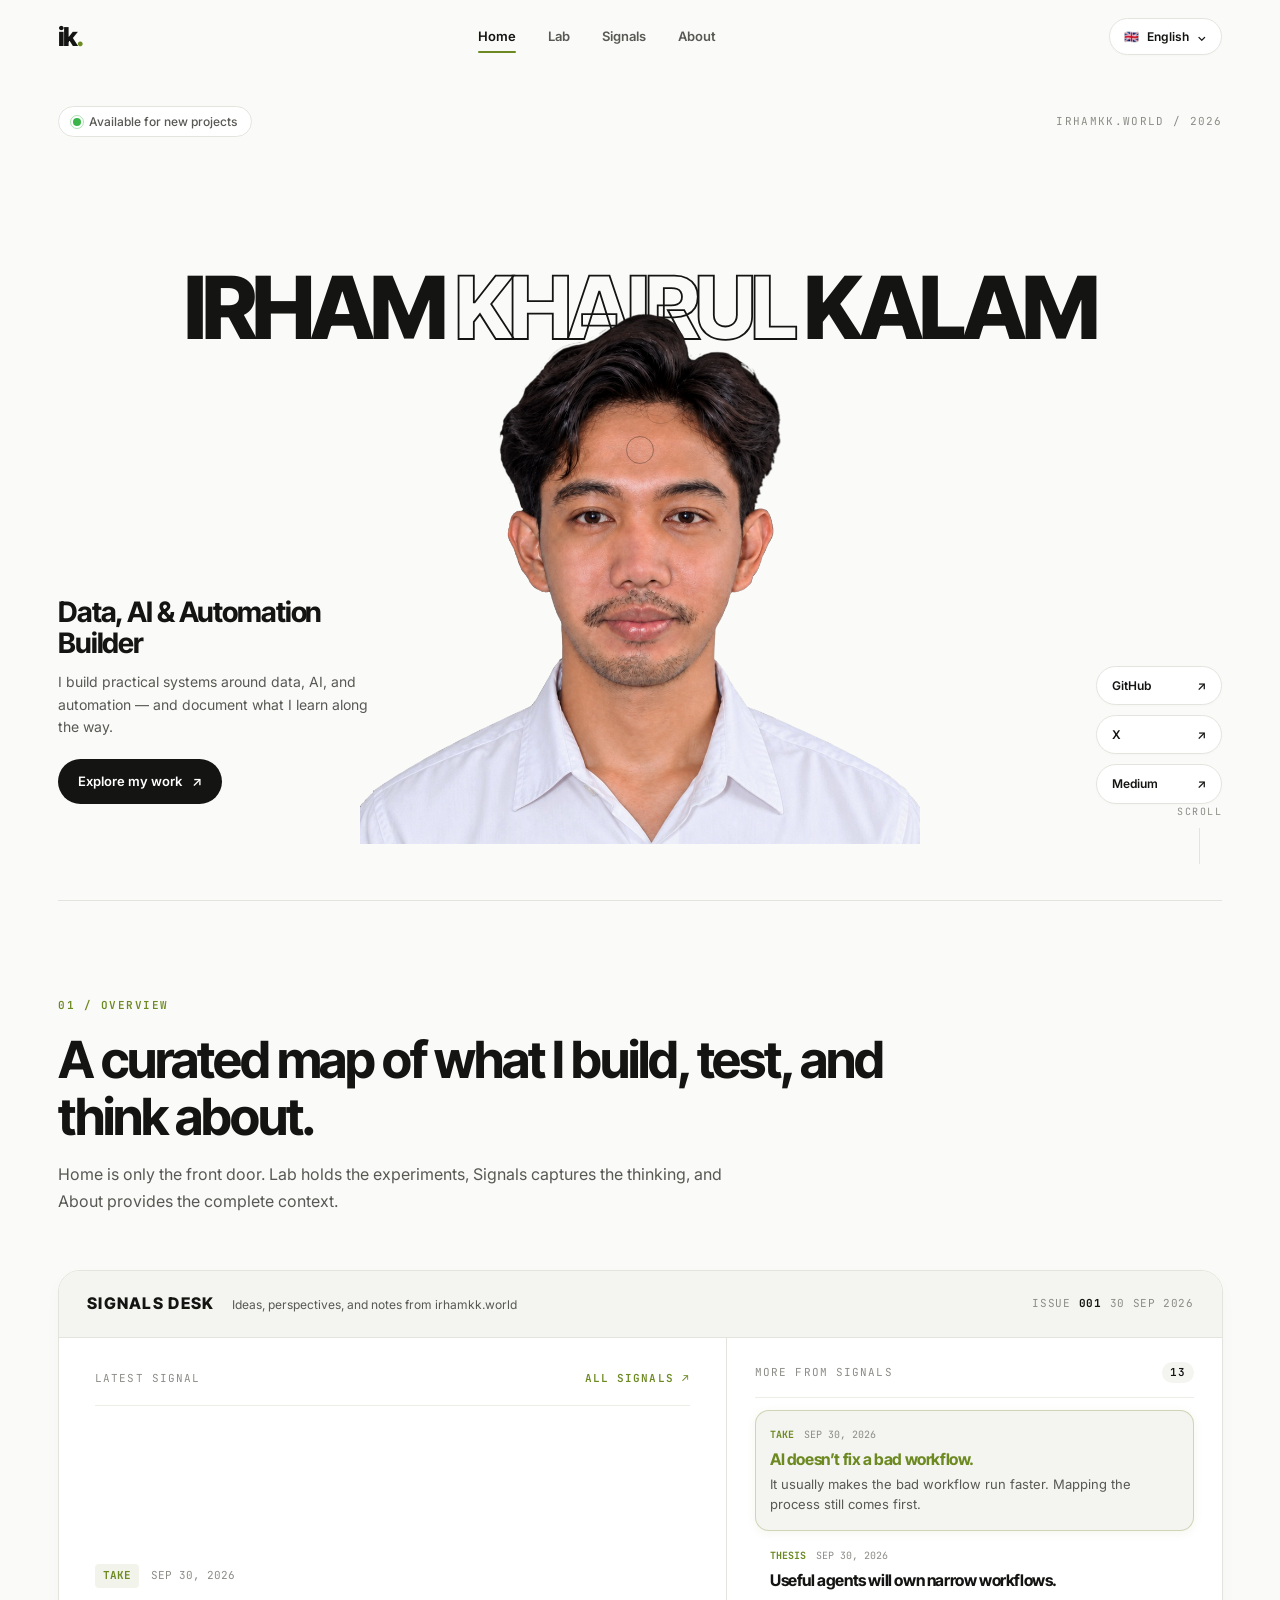
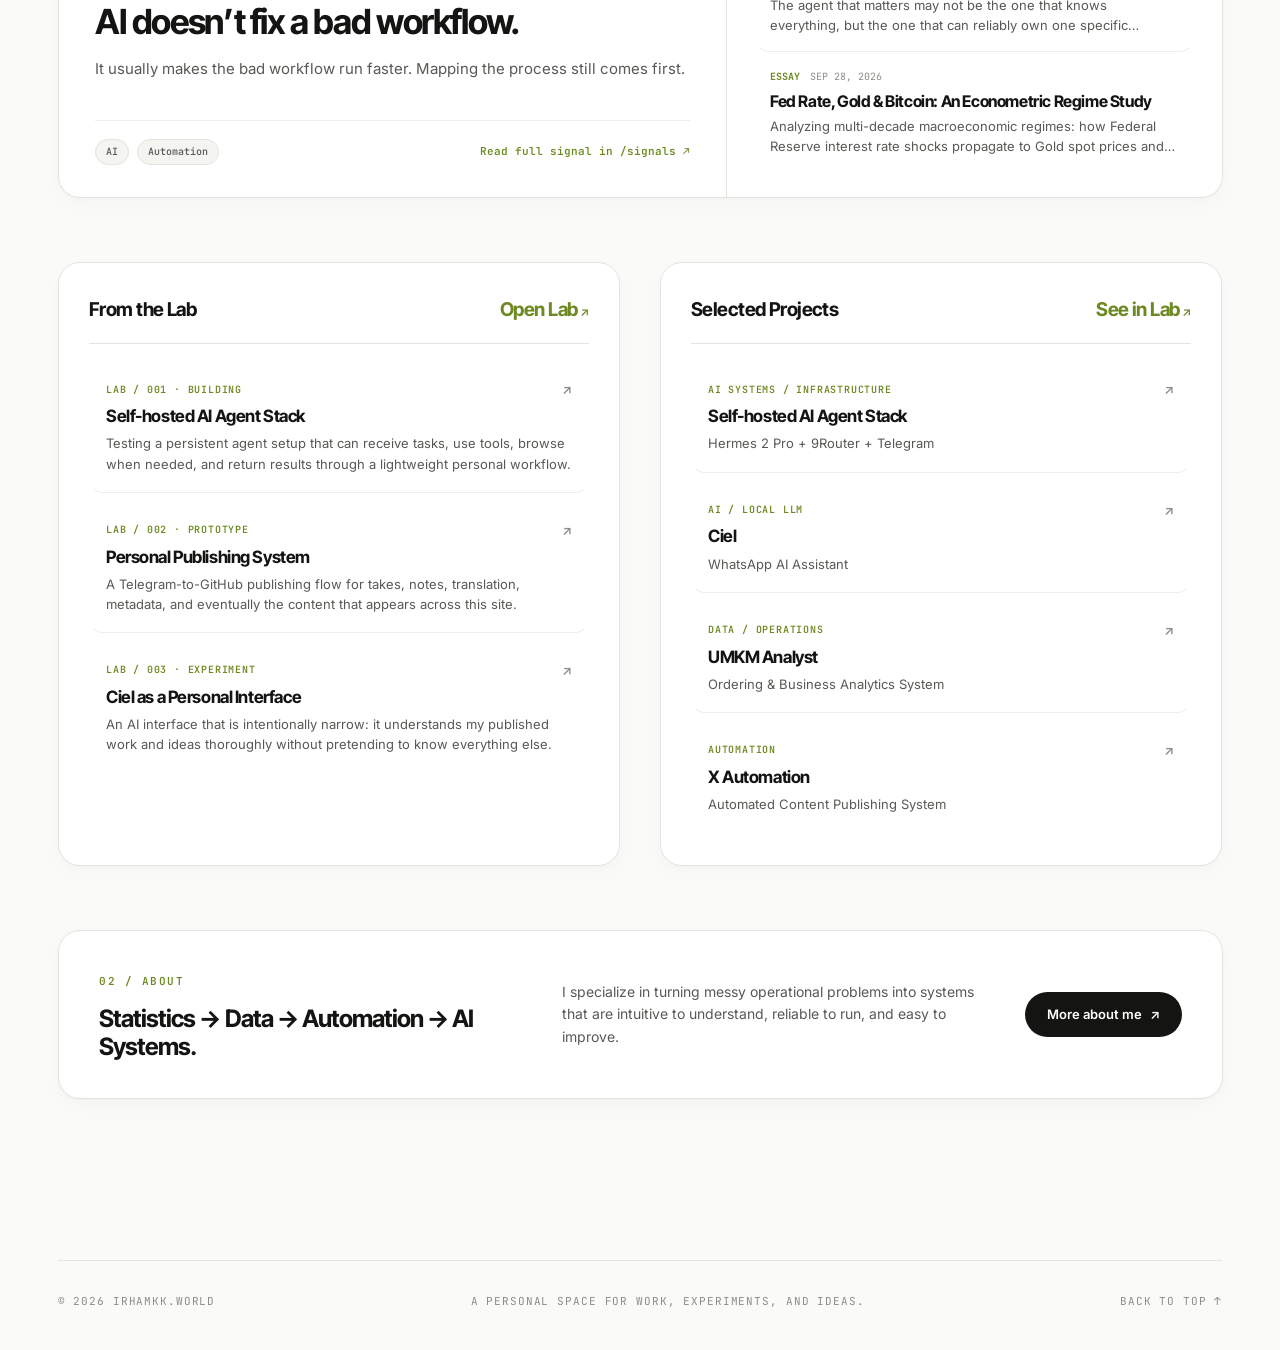
==== commit a95f20da: "Add Selected Works architecture workflow diagrams to Lab & Home; organize empirical research into Si" ====
--- a/index.html
+++ b/index.html
@@ -165,11 +165,19 @@
       </section>
 
       <section class="home-column reveal">
-        <div class="overview-label"><span data-i18n="home.selectedProjects">Selected Projects</span><a href="https://github.com/irhamkk?tab=repositories" target="_blank" rel="noopener"><span data-i18n="home.github">GitHub</span> ↗</a></div>
+        <div class="overview-label"><span data-i18n="home.selectedProjects">Selected Projects</span><a href="/lab#selected-projects"><span data-i18n="home.seeInLab">See in Lab</span> ↗</a></div>
         <div class="home-list">
+          <a class="home-row" href="/lab#selected-projects">
+            <div class="home-row-top">
+              <span class="home-row-tag">AI SYSTEMS / INFRASTRUCTURE</span>
+              <span class="home-row-arrow">↗</span>
+            </div>
+            <strong class="home-row-title">Self-hosted AI Agent Stack</strong>
+            <p class="home-row-desc" data-i18n="p0.sub">Hermes 2 Pro + 9Router + Telegram</p>
+          </a>
           <a class="home-row" href="https://github.com/irhamkk/wa-bot-assistant" target="_blank" rel="noopener">
             <div class="home-row-top">
-              <span class="home-row-tag">AI / AUTOMATION</span>
+              <span class="home-row-tag">AI / LOCAL LLM</span>
               <span class="home-row-arrow">↗</span>
             </div>
             <strong class="home-row-title">Ciel</strong>
--- a/style.css
+++ b/style.css
@@ -1409,6 +1409,194 @@
   transform: translateY(-2px);
 }
 
+/* =========================================================
+   LAB: SHIPPED PROJECTS GRID
+   ========================================================= */
+.lab-shipped {
+  margin-top: 56px;
+  padding-bottom: 24px;
+}
+
+.shipped-grid {
+  display: grid;
+  grid-template-columns: repeat(2, 1fr);
+  gap: 32px;
+}
+
+.shipped-card {
+  background: var(--surface);
+  border: 1px solid var(--line);
+  border-radius: var(--radius-lg);
+  overflow: hidden;
+  display: flex;
+  flex-direction: column;
+  box-shadow: var(--shadow-subtle);
+  transition: transform 0.25s var(--ease), border-color 0.2s ease, box-shadow 0.25s ease;
+}
+
+.shipped-card:hover {
+  transform: translateY(-4px);
+  border-color: var(--line-strong);
+  box-shadow: var(--shadow-hover);
+}
+
+.shipped-media {
+  position: relative;
+  display: block;
+  width: 100%;
+  aspect-ratio: 16 / 9;
+  background: #181816;
+  overflow: hidden;
+  border-bottom: 1px solid var(--line);
+}
+
+.shipped-media img {
+  width: 100%;
+  height: 100%;
+  object-fit: cover;
+  transition: transform 0.35s var(--ease);
+}
+
+.shipped-card:hover .shipped-media img {
+  transform: scale(1.02);
+}
+
+.shipped-arrow {
+  position: absolute;
+  top: 14px;
+  right: 14px;
+  width: 30px;
+  height: 30px;
+  border-radius: 50%;
+  background: rgba(255, 255, 255, 0.95);
+  color: var(--ink);
+  display: grid;
+  place-items: center;
+  font-size: 13px;
+  font-weight: 700;
+  box-shadow: 0 4px 12px rgba(0,0,0,0.15);
+  opacity: 0;
+  transform: translateY(4px);
+  transition: opacity 0.2s ease, transform 0.2s ease;
+}
+
+.shipped-card:hover .shipped-arrow {
+  opacity: 1;
+  transform: translateY(0);
+}
+
+.shipped-body {
+  padding: 24px 28px 26px;
+  display: flex;
+  flex-direction: column;
+  flex: 1;
+  justify-content: space-between;
+}
+
+.shipped-meta {
+  display: flex;
+  justify-content: space-between;
+  align-items: center;
+  gap: 12px;
+  margin-bottom: 12px;
+}
+
+.shipped-tag {
+  font-family: var(--mono);
+  font-size: 11px;
+  font-weight: 700;
+  color: var(--accent);
+  letter-spacing: 0.05em;
+  text-transform: uppercase;
+}
+
+.shipped-status {
+  display: inline-flex;
+  align-items: center;
+  gap: 6px;
+  font-family: var(--mono);
+  font-size: 10px;
+  font-weight: 700;
+  letter-spacing: 0.08em;
+  color: #39b54a;
+  background: rgba(57, 181, 74, 0.08);
+  border: 1px solid rgba(57, 181, 74, 0.25);
+  padding: 3px 10px;
+  border-radius: var(--radius-full);
+}
+
+.shipped-status i {
+  width: 6px;
+  height: 6px;
+  background: #39b54a;
+  border-radius: 50%;
+}
+
+.shipped-title {
+  font-family: var(--display);
+  font-size: clamp(20px, 2vw, 24px);
+  font-weight: 700;
+  letter-spacing: -0.03em;
+  margin: 0 0 10px;
+  line-height: 1.25;
+}
+
+.shipped-title a {
+  color: var(--ink);
+  transition: color 0.2s ease;
+}
+
+.shipped-title a:hover {
+  color: var(--accent);
+}
+
+.shipped-copy {
+  font-size: 14px;
+  line-height: 1.62;
+  color: var(--ink-secondary);
+  margin: 0 0 20px;
+}
+
+.shipped-footer {
+  display: flex;
+  justify-content: space-between;
+  align-items: center;
+  gap: 16px;
+  padding-top: 18px;
+  border-top: 1px solid var(--line-subtle);
+  margin-top: auto;
+}
+
+.shipped-tags {
+  display: flex;
+  flex-wrap: wrap;
+  gap: 6px;
+}
+
+.shipped-tags span {
+  font-family: var(--mono);
+  font-size: 10px;
+  font-weight: 500;
+  color: var(--muted);
+  background: var(--surface-soft);
+  border: 1px solid var(--line);
+  padding: 3px 8px;
+  border-radius: var(--radius-xs);
+}
+
+.shipped-link {
+  font-family: var(--mono);
+  font-size: 11px;
+  font-weight: 600;
+  color: var(--ink);
+  white-space: nowrap;
+  transition: color 0.2s ease;
+}
+
+.shipped-link:hover {
+  color: var(--accent);
+}
+
 /* Lab Archive Grid */
 .lab-archive .section-head-simple {
   display: flex;
@@ -1974,10 +2162,20 @@
    ========================================================= */
 @media (max-width: 1024px) {
   .nav-inner {
-    grid-template-columns: auto auto;
+    display: flex;
+    justify-content: space-between;
+    align-items: center;
+    width: min(calc(100% - (var(--pad) * 2)), var(--max));
+    margin: 0 auto;
   }
   .nav-links {
     display: none;
+  }
+  .nav-right {
+    display: flex;
+    align-items: center;
+    gap: 10px;
+    margin-left: auto;
   }
   .menu-toggle {
     display: inline-flex;
@@ -2021,6 +2219,25 @@
 @media (max-width: 768px) {
   .nav {
     height: 68px;
+  }
+  .nav-inner {
+    display: flex;
+    justify-content: space-between;
+    align-items: center;
+    width: min(calc(100% - (var(--pad) * 2)), var(--max));
+    margin: 0 auto;
+  }
+  .nav-right {
+    margin-left: auto;
+    gap: 8px;
+  }
+  .lang-btn {
+    padding: 7px 11px;
+    font-size: 11px;
+  }
+  .menu-toggle {
+    padding: 7px 12px;
+    font-size: 12px;
   }
   .mobile-menu {
     top: 68px;
@@ -2058,7 +2275,7 @@
     bottom: auto;
     transform: none !important;
     width: min(86vw, 380px);
-    margin: 28px auto 0;
+    margin: 80px auto 0;
     z-index: 2;
   }
   .hero-left {
@@ -2078,10 +2295,23 @@
     right: auto;
     bottom: auto;
     display: flex;
-    flex-wrap: wrap;
+    flex-direction: row;
+    align-items: center;
+    justify-content: space-between;
     gap: 8px;
-    margin-top: 16px;
+    margin-top: 18px;
+    width: 100%;
     z-index: 3;
+  }
+  .hero-right .social-pill {
+    flex: 1;
+    min-width: 0;
+    padding: 9px 8px;
+    font-size: 11px;
+    justify-content: center;
+    gap: 4px;
+    text-align: center;
+    white-space: nowrap;
   }
   .scroll-indicator {
     display: none;
@@ -2118,8 +2348,27 @@
     width: 100%;
     justify-content: space-between;
   }
+  .lab-archive .section-head-simple {
+    display: flex;
+    flex-direction: column;
+    align-items: flex-start;
+    gap: 12px;
+    margin-bottom: 24px;
+  }
+  .lab-archive .aside-copy {
+    max-width: 100%;
+    font-size: 14px;
+    line-height: 1.55;
+  }
   .lab-grid {
     grid-template-columns: 1fr;
+  }
+  .shipped-grid {
+    grid-template-columns: 1fr;
+    gap: 20px;
+  }
+  .shipped-body {
+    padding: 20px;
   }
   .signals-toolbar {
     flex-direction: column;
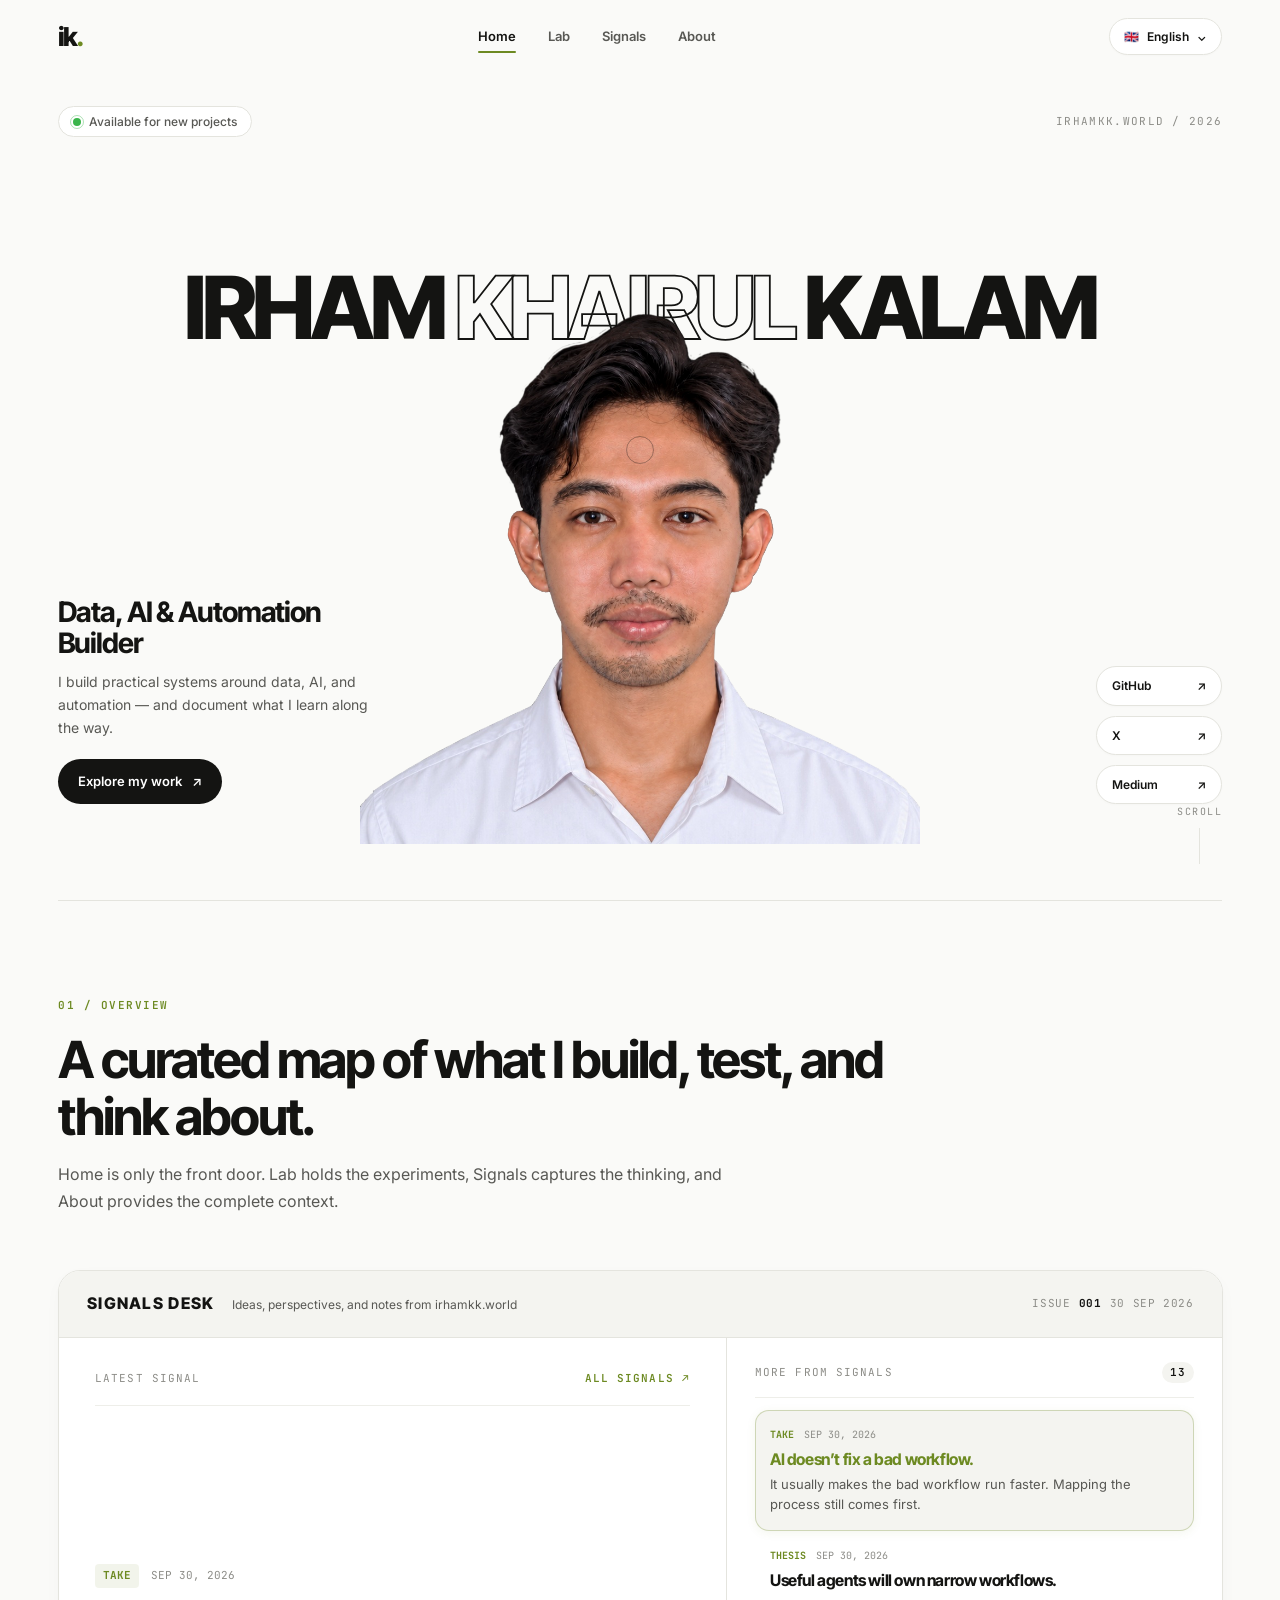
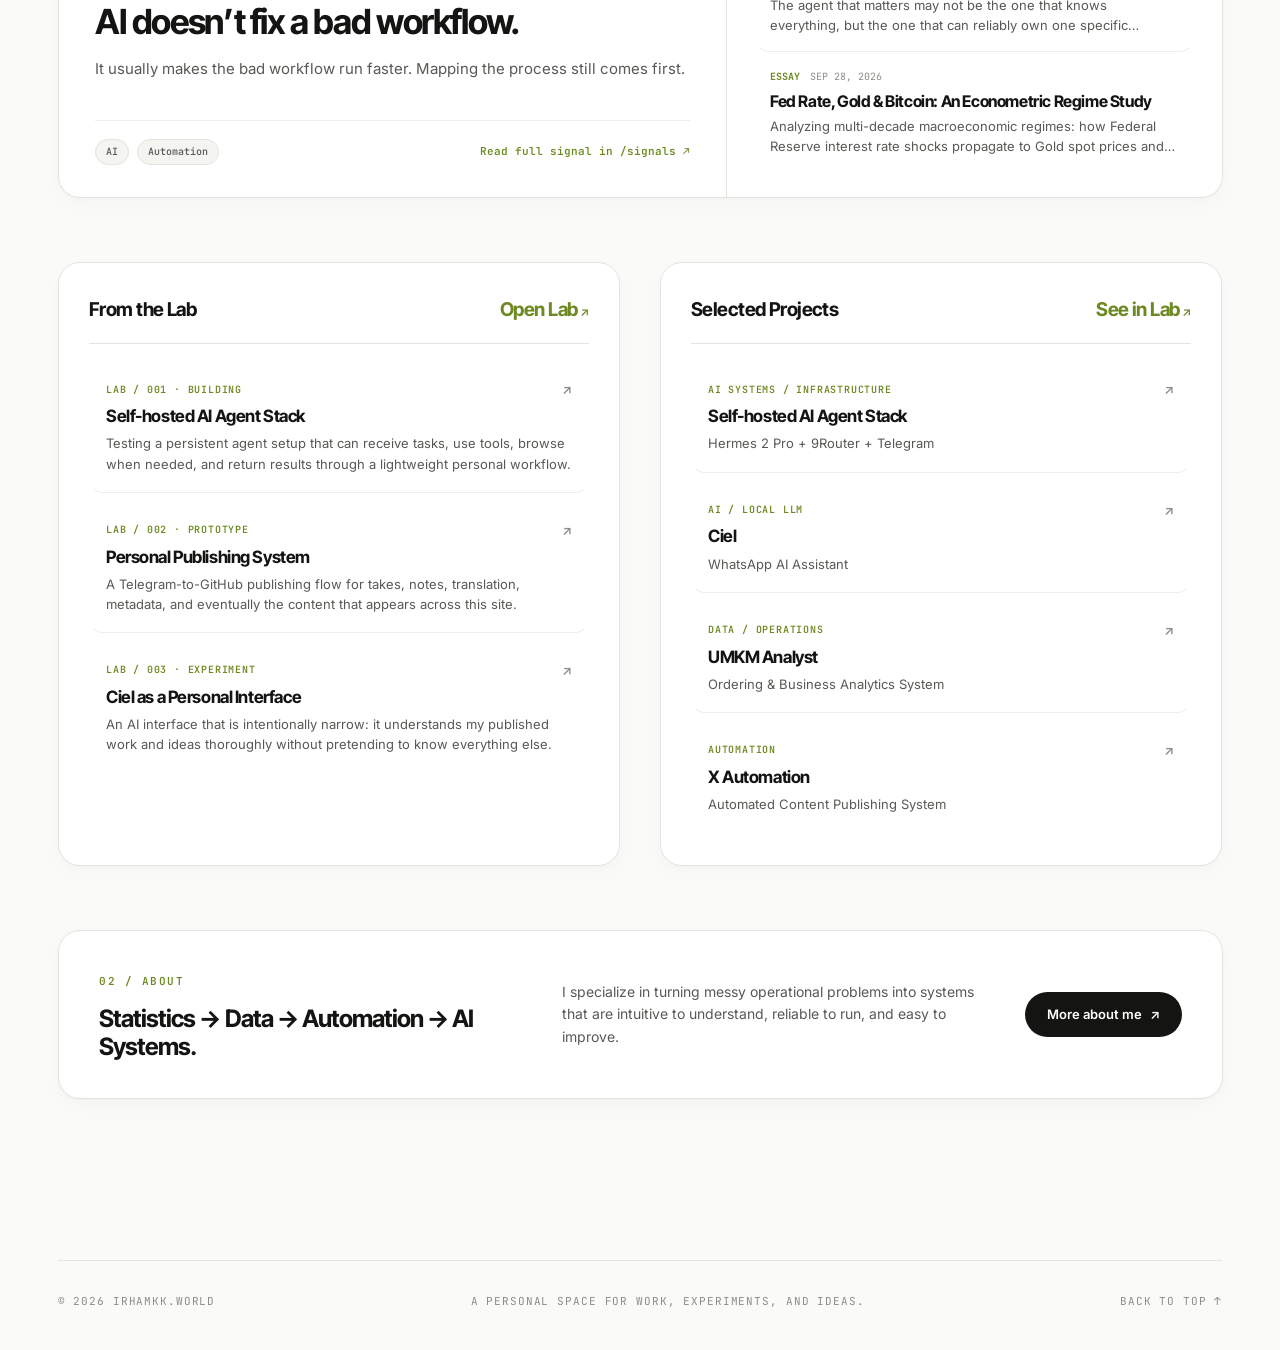
==== commit adcbb1b9: "Fix intermittent blank home content: remove reveal opacity trap from hero, add viewport failsafe to " ====
--- a/index.html
+++ b/index.html
@@ -7,19 +7,13 @@
     (function () {
       function topNow() {
         if (!location.hash || location.hash === "#home") {
-          document.documentElement.style.scrollBehavior = "auto";
           window.scrollTo(0, 0);
         }
       }
       topNow();
-      document.addEventListener("DOMContentLoaded", topNow, { once: true });
-      window.addEventListener("load", function () {
-        topNow();
-        setTimeout(topNow, 40);
-        setTimeout(topNow, 160);
-        setTimeout(topNow, 420);
-      }, { once: true });
-      window.addEventListener("pageshow", topNow);
+      window.addEventListener("pageshow", function(e) {
+        if (e.persisted) topNow();
+      });
     })();
   </script>
   <title>Irham Khairul Kalam — irhamkk.world</title>
@@ -62,19 +56,19 @@
 
 <main>
   <section class="hero wrap home-hero" id="home">
-    <div class="hero-topline reveal">
+    <div class="hero-topline">
       <div class="availability"><i></i><span data-i18n="hero.available">Available for new projects</span></div>
       <div class="hero-year">IRHAMKK.WORLD / 2026</div>
     </div>
     <div class="hero-stage">
       <h1 class="hero-name" aria-label="Irham Khairul Kalam"><span>IRHAM</span> <span class="outline">KHAIRUL</span> <span>KALAM</span></h1>
       <div class="hero-photo" id="heroPhoto"><img src="/assets/hero-photo.png" alt="Irham Khairul Kalam" width="1024" height="1003"></div>
-      <div class="hero-left reveal">
+      <div class="hero-left">
         <h2 class="hero-role" data-i18n="hero.role">Data, AI &amp; Automation Builder</h2>
         <p class="hero-copy" data-i18n="hero.copy">I build practical systems around data, AI, and automation — and document what I learn along the way.</p>
         <a class="hero-cta" href="#overview"><span data-i18n="hero.cta">Explore my work</span> ↗</a>
       </div>
-      <div class="hero-right reveal">
+      <div class="hero-right">
         <a class="social-pill" href="https://github.com/irhamkk" target="_blank" rel="noopener">GitHub <span>↗</span></a>
         <a class="social-pill" href="https://x.com/parsialverse" target="_blank" rel="noopener">X <span>↗</span></a>
         <a class="social-pill" href="https://medium.com/@parsial" target="_blank" rel="noopener">Medium <span>↗</span></a>
--- a/style.css
+++ b/style.css
@@ -2079,14 +2079,22 @@
    ========================================================= */
 .reveal {
   opacity: 0;
-  transform: translateY(22px) scale(0.99);
-  transition: opacity 0.65s var(--ease), transform 0.65s var(--ease);
+  transform: translateY(20px) scale(0.99);
+  transition: opacity 0.5s var(--ease), transform 0.5s var(--ease);
   will-change: opacity, transform;
 }
 
 .reveal.in {
   opacity: 1;
   transform: none;
+}
+
+/* Safety guarantee: Hero sections must NEVER be invisible under any circumstance */
+.home-hero .reveal,
+.page-hero.reveal,
+.page-hero .reveal {
+  opacity: 1 !important;
+  transform: none !important;
 }
 
 /* =========================================================
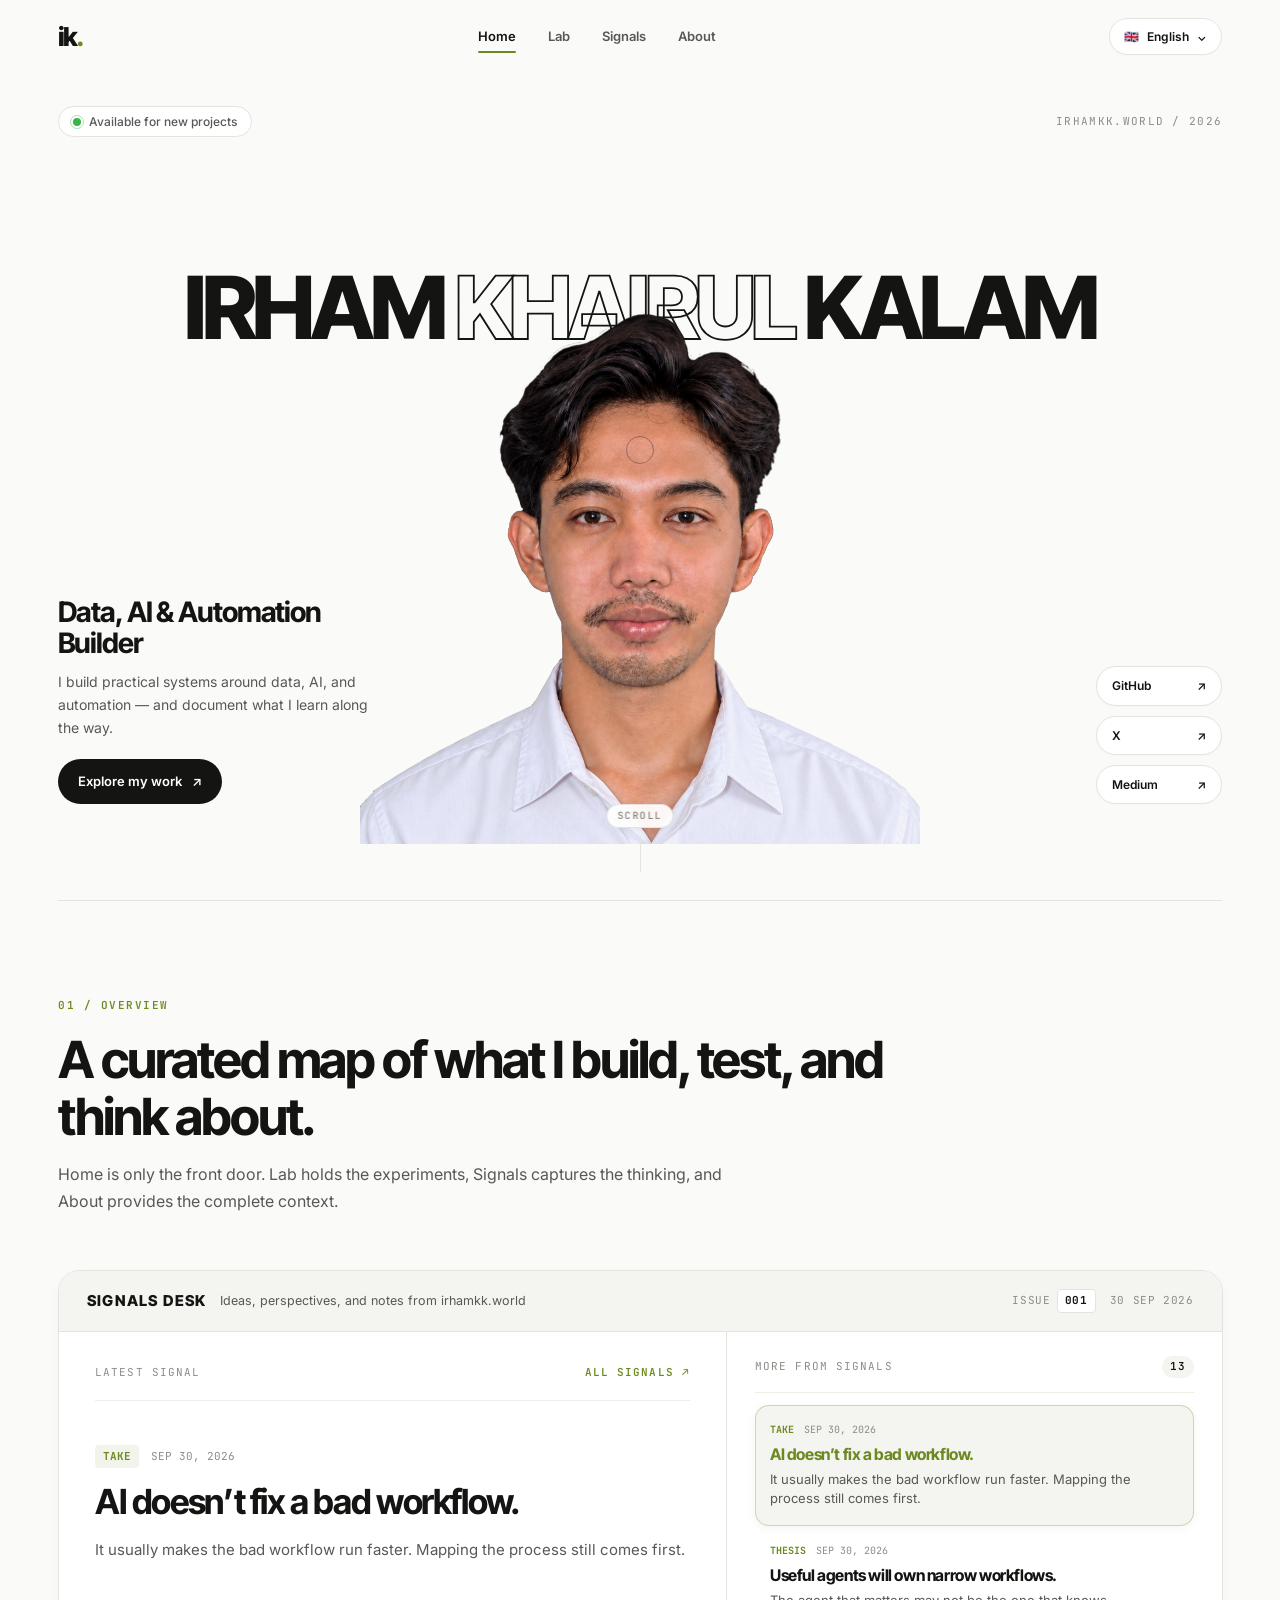
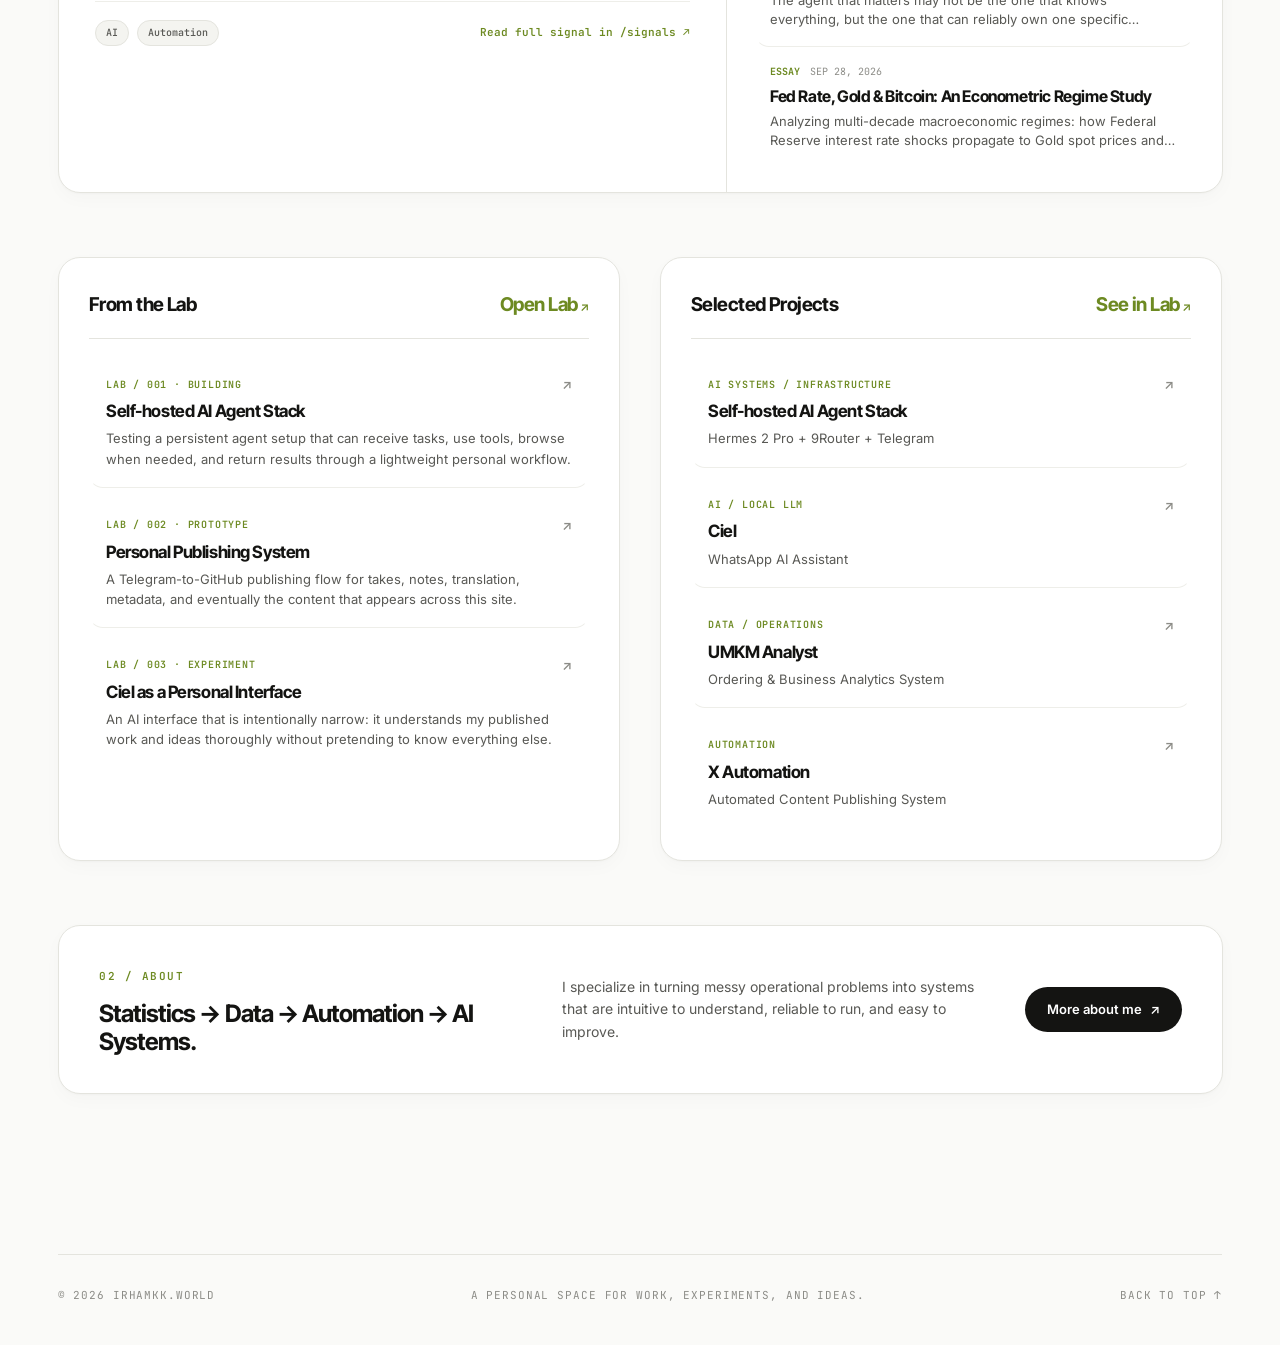
==== commit b454b6f4: "Refine mobile responsiveness, Ciel interface, and Hermes repository link" ====
--- a/index.html
+++ b/index.html
@@ -86,13 +86,15 @@
 
     <section class="signal-desk reveal" aria-label="Latest signals">
       <div class="signal-desk-mast">
-        <div>
+        <div class="signal-desk-brand">
           <span class="signal-desk-wordmark">SIGNALS DESK</span>
           <span class="signal-desk-sub" data-i18n="home.signalDeskSub">Ideas, takes, and notes from irhamkk.world</span>
         </div>
         <div class="signal-desk-issue">
-          <span data-i18n="home.issue">ISSUE</span>
-          <strong>001</strong>
+          <div class="signal-desk-issue-tag">
+            <span data-i18n="home.issue">ISSUE</span>
+            <strong>001</strong>
+          </div>
           <time>30 SEP 2026</time>
         </div>
       </div>
@@ -161,7 +163,7 @@
       <section class="home-column reveal">
         <div class="overview-label"><span data-i18n="home.selectedProjects">Selected Projects</span><a href="/lab#selected-projects"><span data-i18n="home.seeInLab">See in Lab</span> ↗</a></div>
         <div class="home-list">
-          <a class="home-row" href="/lab#selected-projects">
+          <a class="home-row" href="https://github.com/irhamkk/hermes-9router-telegram" target="_blank" rel="noopener">
             <div class="home-row-top">
               <span class="home-row-tag">AI SYSTEMS / INFRASTRUCTURE</span>
               <span class="home-row-arrow">↗</span>
--- a/style.css
+++ b/style.css
@@ -113,6 +113,7 @@
   letter-spacing: 0.14em;
   color: var(--accent);
   display: inline-block;
+  white-space: nowrap;
   margin-bottom: 8px;
 }
 
@@ -121,7 +122,9 @@
    ========================================================= */
 .nav {
   position: fixed;
-  inset: 0 0 auto;
+  top: 0;
+  left: 0;
+  right: 0;
   height: 74px;
   z-index: 100;
   border-bottom: 1px solid transparent;
@@ -529,8 +532,9 @@
 
 .scroll-indicator {
   position: absolute;
-  bottom: -20px;
-  right: 0;
+  left: 50%;
+  bottom: -28px;
+  transform: translateX(-50%);
   z-index: 4;
   display: flex;
   flex-direction: column;
@@ -541,6 +545,23 @@
   letter-spacing: 0.15em;
   text-transform: uppercase;
   color: var(--muted);
+  transition: transform 0.25s var(--ease), color 0.2s ease;
+}
+
+.scroll-indicator:hover {
+  color: var(--ink);
+  transform: translateX(-50%) translateY(3px);
+}
+
+.scroll-indicator span:first-child {
+  background: rgba(255, 255, 255, 0.92);
+  backdrop-filter: blur(8px);
+  -webkit-backdrop-filter: blur(8px);
+  padding: 3px 10px;
+  border-radius: var(--radius-full);
+  border: 1px solid var(--line);
+  font-weight: 600;
+  box-shadow: 0 2px 6px rgba(0, 0, 0, 0.04);
 }
 
 .scroll-line {
@@ -611,37 +632,55 @@
   display: flex;
   justify-content: space-between;
   align-items: center;
-  padding: 20px 28px;
+  padding: 18px 28px;
   border-bottom: 1px solid var(--line);
   background: var(--surface-soft);
 }
 
+.signal-desk-brand {
+  display: flex;
+  align-items: center;
+  text-align: left;
+  gap: 14px;
+  flex-wrap: wrap;
+}
+
 .signal-desk-wordmark {
   font-family: var(--display);
-  font-size: 16px;
+  font-size: 15px;
   font-weight: 800;
   letter-spacing: 0.08em;
   color: var(--ink);
-  margin-right: 14px;
 }
 
 .signal-desk-sub {
-  font-size: 12px;
+  font-size: 12.5px;
   color: var(--ink-secondary);
 }
 
 .signal-desk-issue {
   display: flex;
   align-items: center;
-  gap: 8px;
+  gap: 14px;
   font-family: var(--mono);
   font-size: 11px;
   color: var(--muted);
   letter-spacing: 0.06em;
 }
 
-.signal-desk-issue strong {
+.signal-desk-issue-tag {
+  display: inline-flex;
+  align-items: center;
+  gap: 6px;
+}
+
+.signal-desk-issue-tag strong {
   color: var(--ink);
+  background: var(--surface);
+  border: 1px solid var(--line);
+  padding: 2px 7px;
+  border-radius: 4px;
+  font-weight: 700;
 }
 
 .signal-desk-grid {
@@ -654,7 +693,8 @@
   border-right: 1px solid var(--line);
   display: flex;
   flex-direction: column;
-  justify-content: space-between;
+  justify-content: flex-start;
+  gap: 20px;
 }
 
 .signal-desk-sectionline {
@@ -1192,62 +1232,87 @@
 .ciel-empty {
   margin: auto;
   text-align: center;
-  max-width: 520px;
+  max-width: 480px;
+  width: 100%;
 }
 
 .ciel-empty-orb {
-  width: 48px;
-  height: 48px;
+  width: 44px;
+  height: 44px;
   border-radius: 50%;
   background: var(--surface-soft);
   border: 1px solid var(--line);
   display: inline-grid;
   place-items: center;
   font-family: var(--display);
-  font-size: 20px;
+  font-size: 19px;
   font-weight: 800;
   color: var(--accent);
-  margin-bottom: 16px;
+  margin-bottom: 14px;
+  box-shadow: 0 2px 8px rgba(0, 0, 0, 0.03);
 }
 
 .ciel-empty h3 {
   font-family: var(--display);
-  font-size: 22px;
+  font-size: 21px;
   font-weight: 700;
   letter-spacing: -0.03em;
-  margin: 0 0 8px;
+  margin: 0 0 6px;
+  color: var(--ink);
 }
 
 .ciel-empty p {
-  font-size: 14px;
+  font-size: 13.5px;
   color: var(--ink-secondary);
-  line-height: 1.55;
-  margin: 0 0 24px;
+  line-height: 1.5;
+  margin: 0 0 20px;
 }
 
 .ciel-prompts {
   display: flex;
   flex-direction: column;
   gap: 8px;
+  width: 100%;
 }
 
 .ciel-prompts button {
-  background: var(--surface-soft);
+  display: flex;
+  align-items: center;
+  justify-content: space-between;
+  width: 100%;
+  background: var(--surface);
   border: 1px solid var(--line);
-  padding: 10px 16px;
-  border-radius: var(--radius-full);
-  font-size: 12px;
+  padding: 11px 16px;
+  border-radius: 10px;
+  font-size: 12.5px;
   font-weight: 500;
   color: var(--ink);
   text-align: left;
-  transition: all 0.2s ease;
+  cursor: pointer;
+  transition: all 0.2s cubic-bezier(0.16, 1, 0.3, 1);
+  box-shadow: 0 1px 2px rgba(0, 0, 0, 0.02);
+}
+
+.ciel-prompts button::after {
+  content: "↗";
+  font-size: 12px;
+  color: var(--muted);
+  margin-left: 10px;
+  flex-shrink: 0;
+  transition: transform 0.2s ease, color 0.2s ease;
 }
 
 .ciel-prompts button:hover {
-  background: var(--surface);
-  border-color: var(--accent);
+  background: var(--surface-soft);
+  border-color: var(--ink);
+  color: var(--ink);
+  transform: translateY(-1px);
+  box-shadow: 0 3px 8px rgba(0, 0, 0, 0.04);
+}
+
+.ciel-prompts button:hover::after {
   color: var(--accent);
-  transform: translateY(-1px);
+  transform: translate(2px, -2px);
 }
 
 .ciel-thread {
@@ -1313,44 +1378,62 @@
   30% { transform: translateY(-5px); opacity: 1; background: var(--accent); }
 }
 
-/* Composer Bottom with Model Switcher on Left */
+/* Modern Unified Composer */
 .ciel-composer {
-  padding: 18px 24px;
+  padding: 16px 20px 14px;
   border-top: 1px solid var(--line);
   background: var(--surface);
 }
 
+.ciel-input-box {
+  display: flex;
+  flex-direction: column;
+  border: 1px solid var(--line);
+  border-radius: var(--radius-md);
+  background: var(--surface-soft);
+  padding: 10px 14px 8px;
+  transition: border-color 0.2s ease, background 0.2s ease, box-shadow 0.2s ease;
+}
+
+.ciel-input-box:focus-within {
+  border-color: var(--ink);
+  background: var(--surface);
+  box-shadow: 0 0 0 3px rgba(0, 0, 0, 0.04);
+}
+
 .ciel-composer textarea {
   width: 100%;
-  border: 1px solid var(--line);
-  border-radius: var(--radius-md);
-  padding: 12px 16px;
+  border: none;
+  background: transparent;
+  padding: 2px 0 8px;
   font-family: inherit;
-  font-size: 14px;
+  font-size: 13.5px;
+  line-height: 1.45;
+  color: var(--ink);
   resize: none;
   outline: none;
-  background: var(--surface-soft);
-  transition: border-color 0.2s ease, background 0.2s ease;
-}
-
-.ciel-composer textarea:focus {
-  border-color: var(--accent);
-  background: var(--surface);
-}
-
-.ciel-composer-bottom {
+  min-height: 24px;
+  max-height: 120px;
+  overflow-y: auto;
+}
+
+.ciel-composer textarea::placeholder {
+  color: var(--muted);
+}
+
+.ciel-composer-actions {
   display: flex;
   justify-content: space-between;
   align-items: center;
-  margin-top: 14px;
-  gap: 16px;
+  gap: 12px;
+  padding-top: 6px;
+  border-top: 1px solid rgba(0, 0, 0, 0.05);
 }
 
 .ciel-composer-left {
   display: flex;
   align-items: center;
-  gap: 14px;
-  flex-wrap: wrap;
+  gap: 8px;
 }
 
 .ciel-model {
@@ -1361,12 +1444,12 @@
 
 .ciel-model select {
   appearance: none;
-  background: var(--surface-soft);
+  background: var(--surface);
   border: 1px solid var(--line);
   border-radius: var(--radius-full);
-  padding: 6px 30px 6px 14px;
+  padding: 4px 26px 4px 10px;
   font-family: var(--mono);
-  font-size: 11px;
+  font-size: 10.5px;
   font-weight: 600;
   cursor: pointer;
   color: var(--ink);
@@ -1374,39 +1457,47 @@
 }
 
 .ciel-model select:hover {
-  border-color: var(--accent);
+  border-color: var(--ink);
 }
 
 .ciel-model span {
   position: absolute;
-  right: 12px;
+  right: 9px;
   pointer-events: none;
-  font-size: 10px;
+  font-size: 9px;
   color: var(--muted);
 }
 
-.ciel-scope-note {
-  font-size: 11px;
-  color: var(--muted);
-}
-
 .ciel-send {
-  width: 36px;
-  height: 36px;
+  width: 32px;
+  height: 32px;
   border-radius: 50%;
   background: var(--ink);
   color: #fff;
   display: grid;
   place-items: center;
-  font-size: 16px;
+  font-size: 15px;
   font-weight: 700;
   flex-shrink: 0;
+  border: none;
+  cursor: pointer;
   transition: transform 0.2s ease, background 0.2s ease;
 }
 
 .ciel-send:hover {
   background: var(--accent);
-  transform: translateY(-2px);
+  transform: translateY(-1px);
+}
+
+.ciel-composer-footnote {
+  text-align: center;
+  margin-top: 8px;
+}
+
+.ciel-scope-note {
+  font-size: 11px;
+  color: var(--muted);
+  line-height: 1.4;
 }
 
 /* =========================================================
@@ -2225,8 +2316,12 @@
 }
 
 @media (max-width: 768px) {
+  :root {
+    --pad: 16px;
+  }
+
   .nav {
-    height: 68px;
+    height: 64px;
   }
   .nav-inner {
     display: flex;
@@ -2240,19 +2335,48 @@
     gap: 8px;
   }
   .lang-btn {
-    padding: 7px 11px;
+    padding: 6px 10px;
     font-size: 11px;
   }
   .menu-toggle {
-    padding: 7px 12px;
-    font-size: 12px;
+    padding: 6px 11px;
+    font-size: 11.5px;
   }
   .mobile-menu {
-    top: 68px;
-  }
+    top: 64px;
+  }
+
+  /* Section Kicker */
+  .section-kicker {
+    font-size: 10.5px;
+    letter-spacing: 0.12em;
+    white-space: nowrap;
+    margin-bottom: 6px;
+  }
+
+  /* HOME HERO */
   .home-hero {
-    padding-top: 84px;
+    padding-top: 76px;
     min-height: auto;
+  }
+  .hero-topline {
+    display: flex;
+    justify-content: space-between;
+    align-items: center;
+    gap: 8px;
+    width: 100%;
+    margin-bottom: 4px;
+  }
+  .availability {
+    font-size: 11px;
+    padding: 4px 10px;
+    white-space: nowrap;
+    gap: 6px;
+  }
+  .hero-year {
+    font-size: 10px;
+    letter-spacing: 0.08em;
+    white-space: nowrap;
   }
   .hero-stage {
     min-height: auto;
@@ -2260,29 +2384,29 @@
     display: flex;
     flex-direction: column;
     align-items: center;
-    margin: 8px 0 24px;
+    margin: 12px 0 20px;
   }
   .hero-name {
     position: absolute;
-    top: 6px;
+    top: 0;
     left: 0;
     right: 0;
-    font-size: clamp(38px, 11vw, 62px);
+    font-size: clamp(32px, 9vw, 44px);
     white-space: normal;
     line-height: 0.92;
+    letter-spacing: -0.045em;
     z-index: 1;
     text-align: center;
   }
-  .hero-name .solid {
+  .hero-name span {
     display: block;
-    margin-top: 0.05em;
   }
   .hero-photo {
     position: relative;
     left: auto;
     bottom: auto;
     transform: none !important;
-    width: min(86vw, 380px);
+    width: min(84vw, 360px);
     margin: 80px auto 0;
     z-index: 2;
   }
@@ -2297,6 +2421,18 @@
   }
   .hero-role {
     font-size: 22px;
+    line-height: 1.15;
+    letter-spacing: -0.035em;
+    margin-bottom: 10px;
+  }
+  .hero-copy {
+    font-size: 14px;
+    line-height: 1.6;
+    margin-bottom: 18px;
+  }
+  .hero-cta {
+    padding: 11px 18px;
+    font-size: 12.5px;
   }
   .hero-right {
     position: relative;
@@ -2307,7 +2443,7 @@
     align-items: center;
     justify-content: space-between;
     gap: 8px;
-    margin-top: 18px;
+    margin-top: 16px;
     width: 100%;
     z-index: 3;
   }
@@ -2324,76 +2460,372 @@
   .scroll-indicator {
     display: none;
   }
+
+  /* HOME OVERVIEW */
+  .home-overview {
+    padding: 52px 0 60px;
+  }
+  .overview-intro {
+    margin-bottom: 32px;
+  }
+  .overview-intro h2 {
+    font-size: 25px;
+    line-height: 1.25;
+    letter-spacing: -0.03em;
+    margin: 8px 0 12px;
+  }
+  .overview-intro p {
+    font-size: 14px;
+    line-height: 1.6;
+  }
+
+  /* SIGNALS DESK (HOME) */
+  .signal-desk {
+    margin-bottom: 44px;
+  }
   .signal-desk-mast {
     flex-direction: column;
     align-items: flex-start;
     gap: 8px;
-    padding: 16px 20px;
+    padding: 16px 18px;
+  }
+  .signal-desk-brand {
+    display: flex;
+    flex-direction: column;
+    align-items: flex-start;
+    text-align: left;
+    gap: 4px;
+    width: 100%;
+  }
+  .signal-desk-wordmark {
+    text-align: left;
+    font-size: 14.5px;
+    font-weight: 800;
+    letter-spacing: 0.08em;
+  }
+  .signal-desk-sub {
+    text-align: left;
+    font-size: 12px;
+    line-height: 1.45;
+    color: var(--ink-secondary);
+  }
+  .signal-desk-issue {
+    width: 100%;
+    margin-top: 6px;
+    padding-top: 10px;
+    border-top: 1px solid var(--line-subtle);
+    display: flex;
+    justify-content: space-between;
+    align-items: center;
+    font-size: 10.5px;
+    letter-spacing: 0.06em;
+  }
+  .signal-desk-issue-tag {
+    display: inline-flex;
+    align-items: center;
+    gap: 6px;
+  }
+  .signal-desk-issue-tag span {
+    font-size: 10px;
+    color: var(--muted);
+  }
+  .signal-desk-issue-tag strong {
+    color: var(--ink);
+    background: var(--surface);
+    border: 1px solid var(--line);
+    padding: 1.5px 6px;
+    border-radius: 4px;
+    font-size: 10px;
+    font-weight: 700;
+  }
+  .signal-desk-issue time {
+    font-size: 10.5px;
+    color: var(--muted);
   }
   .signal-desk-lead,
   .signal-desk-rail {
-    padding: 24px 20px;
+    padding: 18px 16px 20px;
+  }
+  .signal-desk-sectionline {
+    padding-bottom: 12px;
+    margin-bottom: 16px;
+    font-size: 10px;
+    letter-spacing: 0.08em;
+  }
+  .signal-desk-sectionline a {
+    font-size: 10.5px;
+  }
+  .signal-feature h2 {
+    font-size: 21px;
+    line-height: 1.22;
+    margin: 0 0 10px;
+  }
+  .signal-feature p {
+    font-size: 13.5px;
+    line-height: 1.58;
+    margin: 0 0 14px;
+  }
+  .signal-feature-footer {
+    margin-top: 14px;
+    padding-top: 12px;
+  }
+
+  /* COLUMNS (HOME) */
+  .home-columns {
+    gap: 28px;
+  }
+  .home-row {
+    padding: 16px;
+  }
+  .home-row-title {
+    font-size: 15px;
+  }
+  .home-row-desc {
+    font-size: 13px;
+    line-height: 1.5;
+  }
+
+  /* SUBPAGE & PAGE HERO (COMMON) */
+  .subpage {
+    padding-top: 80px;
+    padding-bottom: 60px;
+  }
+  .page-hero {
+    padding: 0 0 24px;
+    margin-bottom: 28px;
+  }
+  .page-hero h1 {
+    font-size: clamp(32px, 8.5vw, 42px);
+    margin: 4px 0 10px;
+  }
+  .page-hero p {
+    font-size: 14px;
+    line-height: 1.58;
+    margin: 0;
   }
   .page-hero-grid {
     grid-template-columns: 1fr;
-    gap: 16px;
-  }
-  .page-hero p {
-    margin: 0;
-  }
-  .ciel-chat-stage {
-    padding: 24px 16px;
-  }
-  .ciel-message {
-    max-width: 92%;
-  }
-  .ciel-composer-bottom {
+    gap: 12px;
+  }
+
+  /* LAB PAGE */
+  .ciel-lab {
+    margin-bottom: 48px;
+  }
+  .ciel-lab-head {
     flex-direction: column;
     align-items: flex-start;
     gap: 12px;
-  }
-  .ciel-composer-left {
+    margin-bottom: 16px;
+  }
+  .ciel-lab-head h2 {
+    font-size: 26px;
+    margin: 2px 0 0;
+  }
+  .ciel-lab-meta {
     width: 100%;
     justify-content: space-between;
+    gap: 8px;
+    font-size: 11px;
+  }
+  .ciel-lab-meta span {
+    font-size: 11px;
+  }
+  .ciel-lab-meta strong {
+    font-size: 10px;
+    padding: 3px 8px;
+  }
+  .ciel-app-top {
+    padding: 12px 14px;
+    gap: 8px;
+  }
+  .ciel-brand {
+    gap: 8px;
+    min-width: 0;
+  }
+  .ciel-brand small {
+    font-size: 10.5px;
+    white-space: nowrap;
+    overflow: hidden;
+    text-overflow: ellipsis;
+  }
+  .ciel-status-pill {
+    font-size: 10px;
+    padding: 3px 8px;
+    white-space: nowrap;
+  }
+  .ciel-chat-stage {
+    min-height: 270px;
+    max-height: 390px;
+    padding: 18px 14px;
+  }
+  .ciel-empty-orb {
+    width: 40px;
+    height: 40px;
+    font-size: 17px;
+    margin-bottom: 12px;
+  }
+  .ciel-empty h3 {
+    font-size: 18px;
+    margin-bottom: 4px;
+  }
+  .ciel-empty p {
+    font-size: 12.5px;
+    line-height: 1.45;
+    margin-bottom: 14px;
+  }
+  .ciel-prompts {
+    gap: 7px;
+  }
+  .ciel-prompts button {
+    font-size: 12px;
+    padding: 9px 12px;
+    line-height: 1.35;
+    border-radius: 9px;
+  }
+  .ciel-message {
+    max-width: 92%;
+    font-size: 13px;
+    padding: 10px 14px;
+  }
+  .ciel-composer {
+    padding: 12px 14px 12px;
+  }
+  .ciel-input-box {
+    padding: 8px 10px 6px;
+  }
+  .ciel-composer textarea {
+    font-size: 13px;
+    padding: 2px 0 6px;
+  }
+  .ciel-composer-actions {
+    padding-top: 4px;
+  }
+  .ciel-send {
+    width: 30px;
+    height: 30px;
+    font-size: 14px;
+  }
+  .ciel-composer-footnote {
+    margin-top: 6px;
+  }
+  .ciel-scope-note {
+    font-size: 10.5px;
+    line-height: 1.35;
+  }
+
+  /* SELECTED WORKS & LAB ARCHIVE */
+  .lab-shipped {
+    margin-bottom: 48px;
+  }
+  .shipped-grid {
+    grid-template-columns: 1fr;
+    gap: 18px;
+  }
+  .shipped-body {
+    padding: 18px;
+  }
+  .shipped-title {
+    font-size: 17px;
+  }
+  .shipped-copy {
+    font-size: 13px;
+    line-height: 1.55;
   }
   .lab-archive .section-head-simple {
     display: flex;
     flex-direction: column;
     align-items: flex-start;
-    gap: 12px;
-    margin-bottom: 24px;
+    gap: 10px;
+    margin-bottom: 20px;
   }
   .lab-archive .aside-copy {
     max-width: 100%;
-    font-size: 14px;
-    line-height: 1.55;
+    font-size: 13.5px;
+    line-height: 1.5;
   }
   .lab-grid {
     grid-template-columns: 1fr;
-  }
-  .shipped-grid {
-    grid-template-columns: 1fr;
-    gap: 20px;
-  }
-  .shipped-body {
-    padding: 20px;
-  }
+    gap: 14px;
+  }
+  .lab-card {
+    padding: 20px 18px;
+  }
+  .lab-card h3 {
+    font-size: 16px;
+  }
+  .lab-card p {
+    font-size: 13px;
+    line-height: 1.5;
+  }
+
+  /* SIGNALS PAGE */
   .signals-toolbar {
     flex-direction: column;
     align-items: flex-start;
-    gap: 16px;
+    gap: 12px;
+    margin-bottom: 24px;
+    padding-bottom: 16px;
+  }
+  .signals-filters {
+    gap: 6px;
+    width: 100%;
+  }
+  .signals-filters button {
+    padding: 6px 12px;
+    font-size: 11px;
+  }
+  .signals-featured {
+    margin-bottom: 20px;
+  }
+  .signals-featured .signal-feature {
+    padding: 22px 18px;
+  }
+  .signals-featured .signal-feature h2 {
+    font-size: 22px;
+    line-height: 1.25;
+  }
+  .signals-stream {
+    grid-template-columns: 1fr;
+    gap: 14px;
+  }
+  .signal-stream-card {
+    padding: 18px;
+  }
+  .signal-stream-copy h3 {
+    font-size: 16px;
+    line-height: 1.3;
+  }
+  .signal-stream-copy p {
+    font-size: 13px;
+    line-height: 1.55;
+  }
+
+  /* ABOUT PAGE */
+  .about-identity {
+    padding: 24px 18px;
+  }
+  .about-statement {
+    font-size: 19px;
+    line-height: 1.35;
   }
   .exp-mini-row {
     grid-template-columns: 1fr;
-    gap: 6px;
+    gap: 4px;
   }
   .about-contact {
-    padding: 28px 20px;
-  }
+    padding: 24px 18px;
+  }
+  .about-contact-inner {
+    gap: 20px;
+  }
+
+  /* FOOTER */
   .site-footer {
     flex-direction: column;
-    gap: 12px;
+    gap: 10px;
     align-items: flex-start;
+    padding: 28px 0;
   }
 }
 
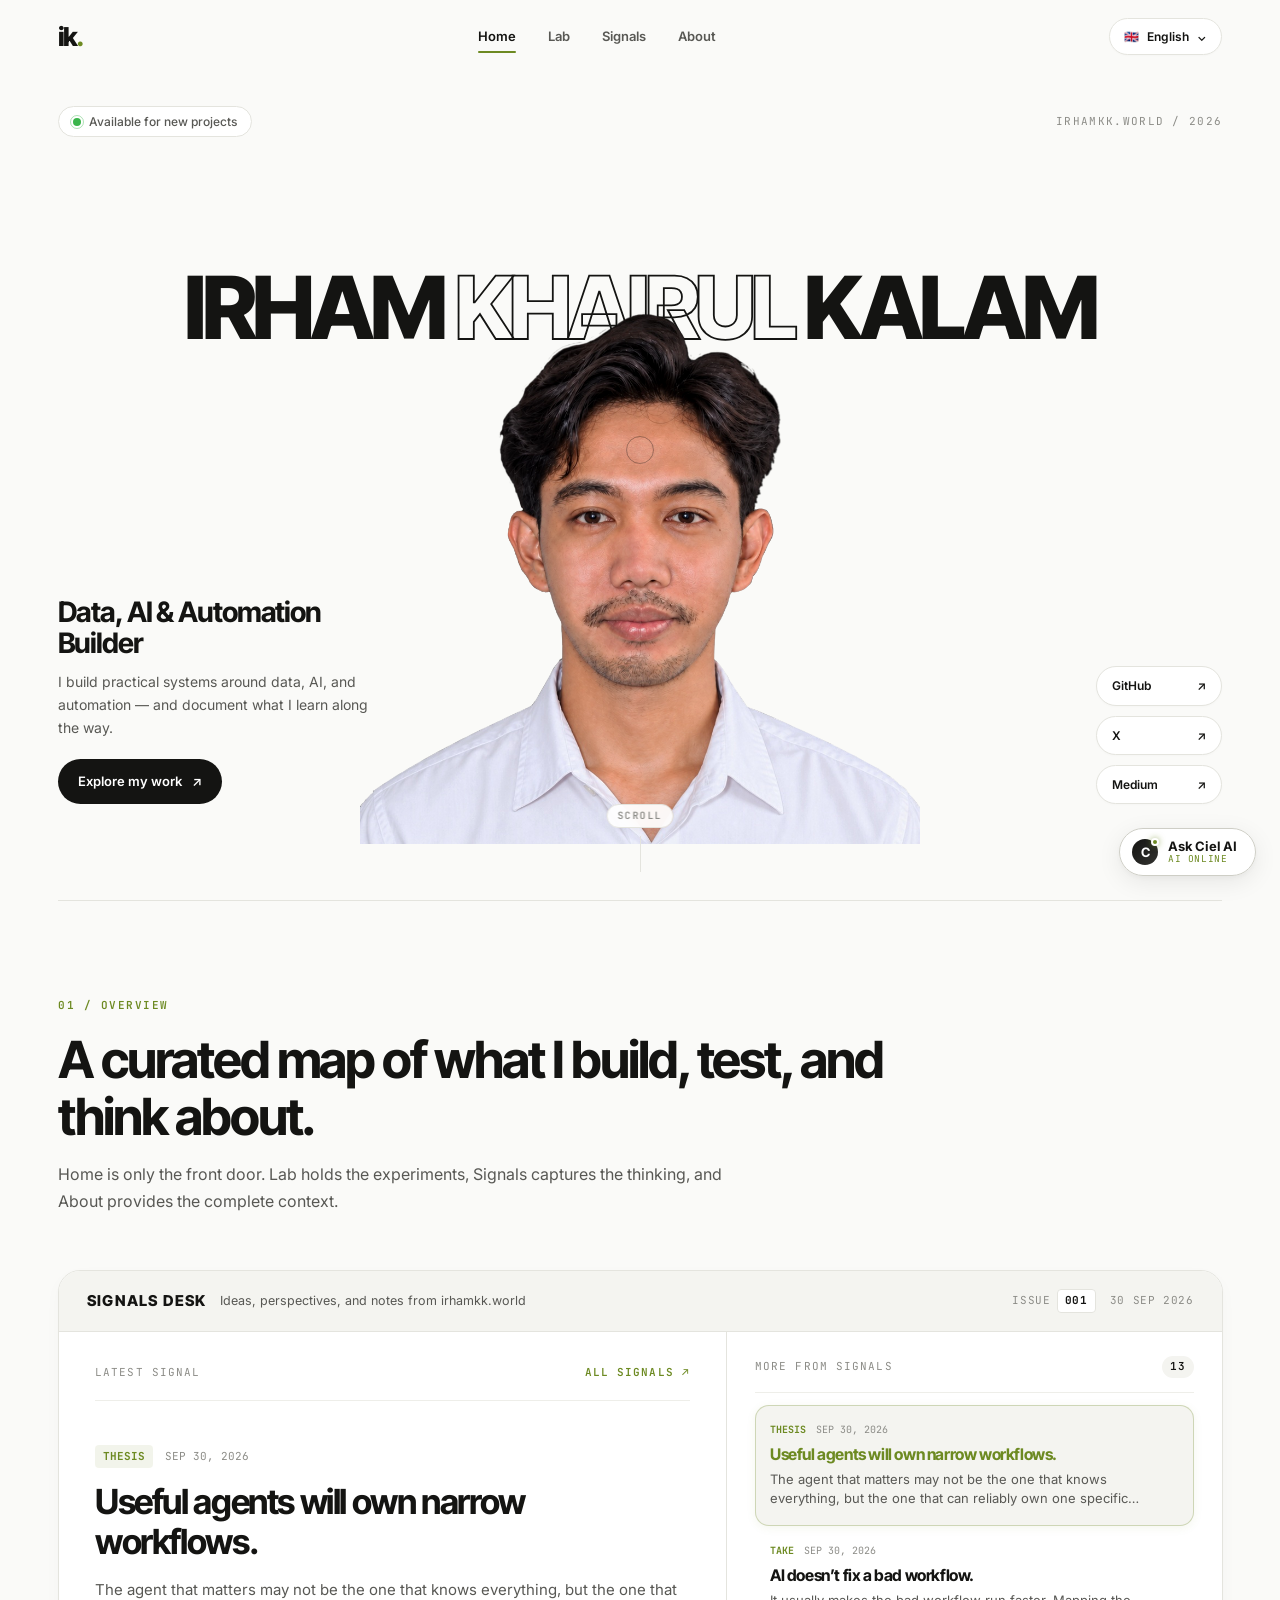
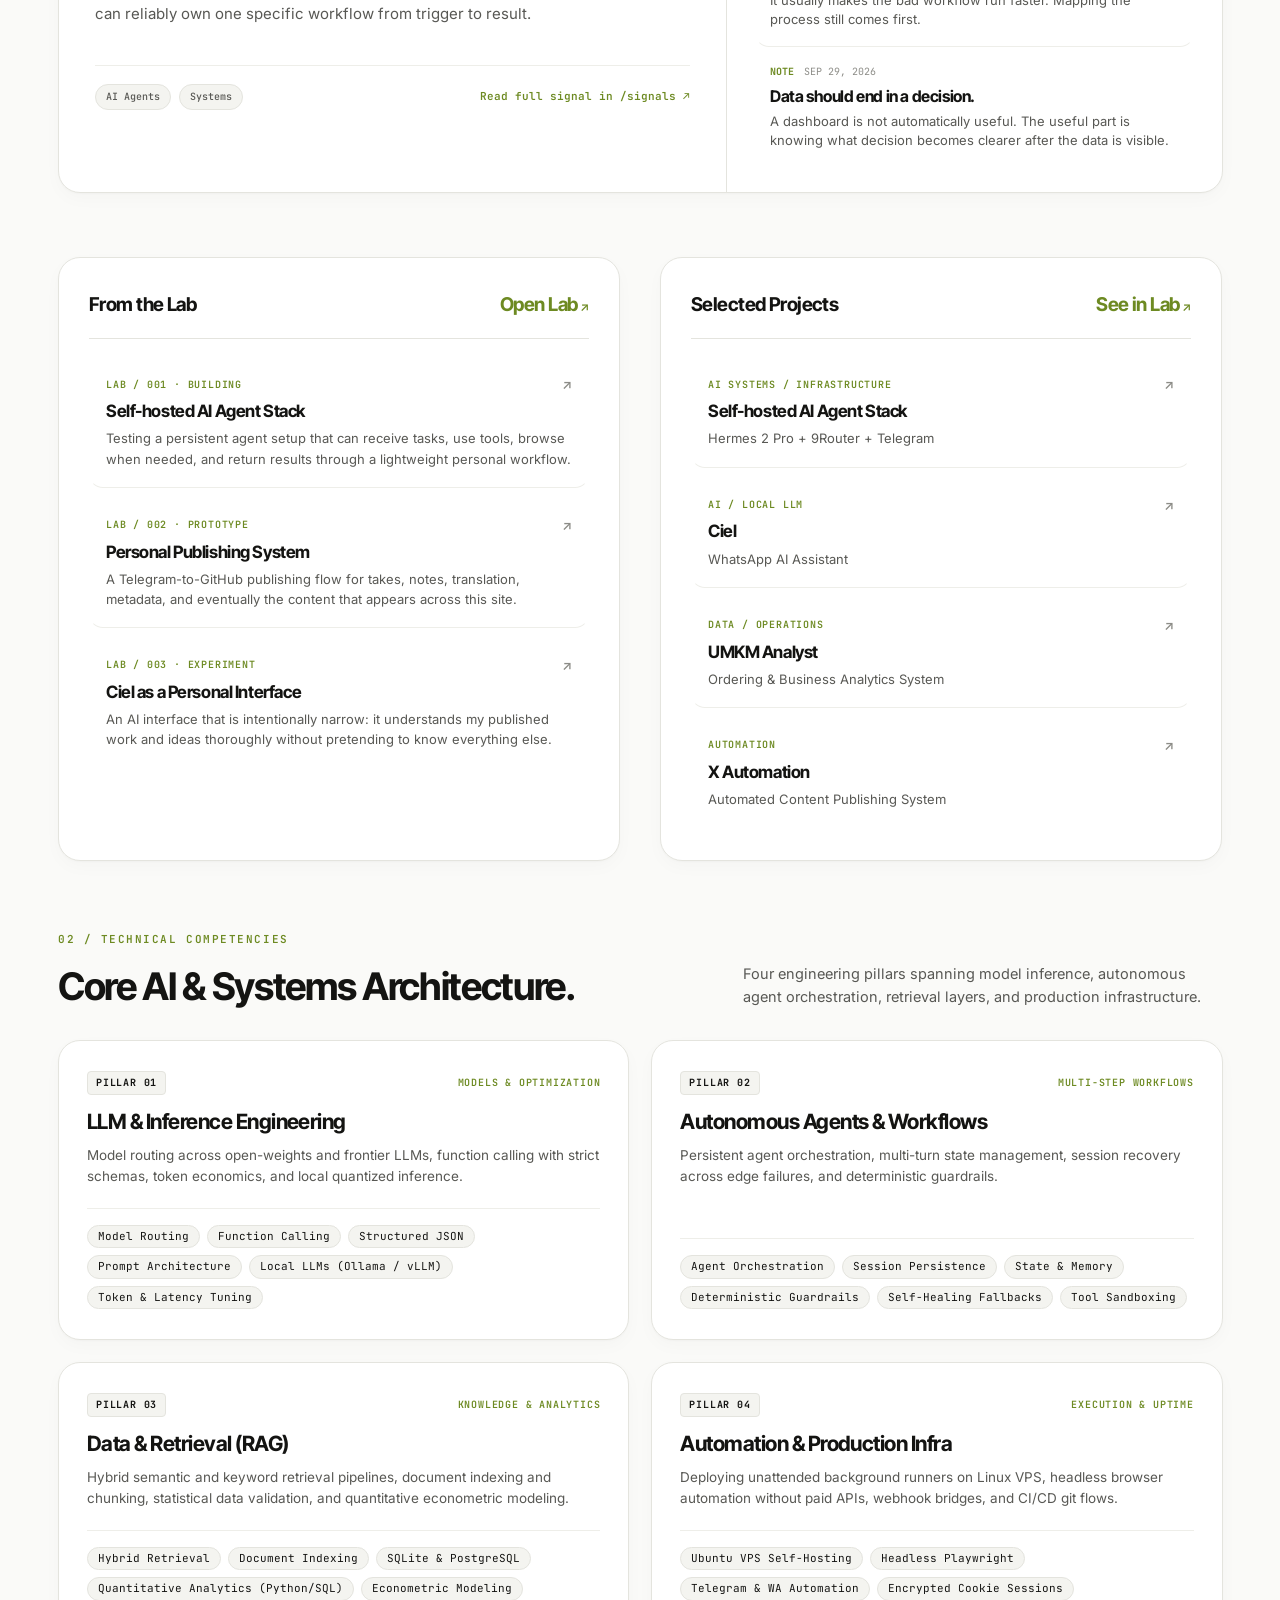
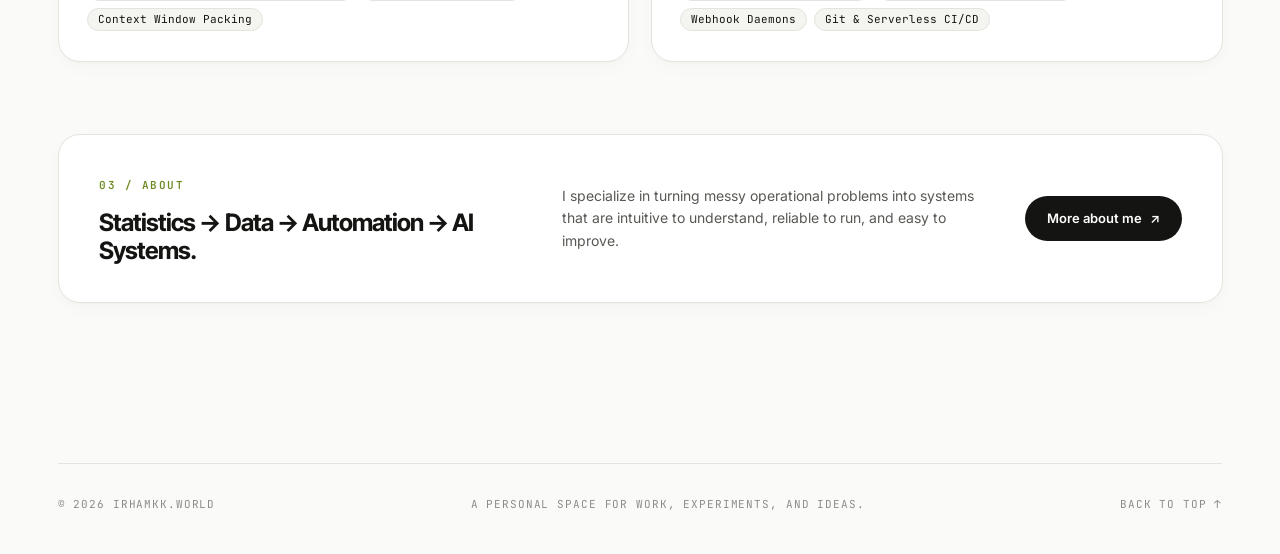
==== commit 3cf16e44: "Add Core AI Competencies Matrix and floating interactive Ciel launcher" ====
--- a/index.html
+++ b/index.html
@@ -199,9 +199,90 @@
       </section>
     </div>
 
+    <!-- 02 / CORE AI & SYSTEMS COMPETENCIES -->
+    <section class="home-competencies reveal" id="competencies">
+      <div class="competencies-head">
+        <div>
+          <span class="section-kicker">02 / <span data-i18n="comp.kicker">TECHNICAL COMPETENCIES</span></span>
+          <h2 class="competencies-title" data-i18n="comp.title">Core AI &amp; Systems Architecture.</h2>
+        </div>
+        <p class="competencies-desc" data-i18n="comp.copy">Four engineering pillars spanning model inference, autonomous agent orchestration, retrieval layers, and production infrastructure.</p>
+      </div>
+
+      <div class="competencies-grid">
+        <article class="comp-card">
+          <div class="comp-card-top">
+            <span class="comp-card-badge">PILLAR 01</span>
+            <span class="comp-card-sub" data-i18n="comp.p1.sub">MODELS &amp; OPTIMIZATION</span>
+          </div>
+          <h3 data-i18n="comp.p1.title">LLM &amp; Inference Engineering</h3>
+          <p data-i18n="comp.p1.copy">Model routing across open-weights and frontier LLMs, function calling with strict schemas, token economics, and local quantized inference.</p>
+          <div class="comp-pills">
+            <span>Model Routing</span>
+            <span>Function Calling</span>
+            <span>Structured JSON</span>
+            <span>Prompt Architecture</span>
+            <span>Local LLMs (Ollama / vLLM)</span>
+            <span>Token &amp; Latency Tuning</span>
+          </div>
+        </article>
+
+        <article class="comp-card">
+          <div class="comp-card-top">
+            <span class="comp-card-badge">PILLAR 02</span>
+            <span class="comp-card-sub" data-i18n="comp.p2.sub">MULTI-STEP WORKFLOWS</span>
+          </div>
+          <h3 data-i18n="comp.p2.title">Autonomous Agents &amp; Workflows</h3>
+          <p data-i18n="comp.p2.copy">Persistent agent orchestration, multi-turn state management, session recovery across edge failures, and deterministic guardrails.</p>
+          <div class="comp-pills">
+            <span>Agent Orchestration</span>
+            <span>Session Persistence</span>
+            <span>State &amp; Memory</span>
+            <span>Deterministic Guardrails</span>
+            <span>Self-Healing Fallbacks</span>
+            <span>Tool Sandboxing</span>
+          </div>
+        </article>
+
+        <article class="comp-card">
+          <div class="comp-card-top">
+            <span class="comp-card-badge">PILLAR 03</span>
+            <span class="comp-card-sub" data-i18n="comp.p3.sub">KNOWLEDGE &amp; ANALYTICS</span>
+          </div>
+          <h3 data-i18n="comp.p3.title">Data &amp; Retrieval (RAG)</h3>
+          <p data-i18n="comp.p3.copy">Hybrid semantic and keyword retrieval pipelines, document indexing and chunking, statistical data validation, and quantitative econometric modeling.</p>
+          <div class="comp-pills">
+            <span>Hybrid Retrieval</span>
+            <span>Document Indexing</span>
+            <span>SQLite &amp; PostgreSQL</span>
+            <span>Quantitative Analytics (Python/SQL)</span>
+            <span>Econometric Modeling</span>
+            <span>Context Window Packing</span>
+          </div>
+        </article>
+
+        <article class="comp-card">
+          <div class="comp-card-top">
+            <span class="comp-card-badge">PILLAR 04</span>
+            <span class="comp-card-sub" data-i18n="comp.p4.sub">EXECUTION &amp; UPTIME</span>
+          </div>
+          <h3 data-i18n="comp.p4.title">Automation &amp; Production Infra</h3>
+          <p data-i18n="comp.p4.copy">Deploying unattended background runners on Linux VPS, headless browser automation without paid APIs, webhook bridges, and CI/CD git flows.</p>
+          <div class="comp-pills">
+            <span>Ubuntu VPS Self-Hosting</span>
+            <span>Headless Playwright</span>
+            <span>Telegram &amp; WA Automation</span>
+            <span>Encrypted Cookie Sessions</span>
+            <span>Webhook Daemons</span>
+            <span>Git &amp; Serverless CI/CD</span>
+          </div>
+        </article>
+      </div>
+    </section>
+
     <div class="home-about-strip reveal">
       <div>
-        <span class="section-kicker">02 / <span data-i18n="nav.about">About</span></span>
+        <span class="section-kicker">03 / <span data-i18n="nav.about">About</span></span>
         <h3 data-i18n="home.aboutTitle">Statistics → Data → Automation → AI Systems.</h3>
       </div>
       <p data-i18n="home.aboutCopy">I like turning messy operational problems into systems that are easier to understand, run, and improve.</p>
--- a/style.css
+++ b/style.css
@@ -1011,6 +1011,134 @@
   margin: 0;
 }
 
+/* =========================================================
+   HOME: CORE AI & SYSTEMS COMPETENCIES MATRIX
+   ========================================================= */
+.home-competencies {
+  margin-bottom: 72px;
+}
+
+.competencies-head {
+  display: flex;
+  justify-content: space-between;
+  align-items: flex-end;
+  gap: 32px;
+  margin-bottom: 32px;
+}
+
+.competencies-title {
+  font-family: var(--display);
+  font-size: clamp(26px, 3.4vw, 38px);
+  font-weight: 700;
+  letter-spacing: -0.035em;
+  line-height: 1.15;
+  margin: 8px 0 0;
+  color: var(--ink);
+}
+
+.competencies-desc {
+  font-size: 14.5px;
+  line-height: 1.6;
+  color: var(--ink-secondary);
+  max-width: 480px;
+  margin: 0;
+}
+
+.competencies-grid {
+  display: grid;
+  grid-template-columns: repeat(2, 1fr);
+  gap: 22px;
+}
+
+.comp-card {
+  background: var(--surface);
+  border: 1px solid var(--line);
+  border-radius: var(--radius-lg);
+  padding: 30px 28px;
+  box-shadow: var(--shadow-subtle);
+  display: flex;
+  flex-direction: column;
+  transition: transform 0.24s var(--ease), border-color 0.24s ease, box-shadow 0.24s ease;
+  position: relative;
+}
+
+.comp-card:hover {
+  transform: translateY(-3px);
+  border-color: var(--line-strong);
+  box-shadow: var(--shadow-hover);
+}
+
+.comp-card-top {
+  display: flex;
+  align-items: center;
+  justify-content: space-between;
+  margin-bottom: 14px;
+}
+
+.comp-card-badge {
+  font-family: var(--mono);
+  font-size: 10px;
+  font-weight: 700;
+  letter-spacing: 0.08em;
+  background: var(--surface-soft);
+  color: var(--ink);
+  padding: 3px 8px;
+  border-radius: var(--radius-xs);
+  border: 1px solid var(--line);
+}
+
+.comp-card-sub {
+  font-family: var(--mono);
+  font-size: 10px;
+  font-weight: 600;
+  color: var(--accent);
+  letter-spacing: 0.08em;
+  text-transform: uppercase;
+}
+
+.comp-card h3 {
+  font-family: var(--display);
+  font-size: 21px;
+  font-weight: 700;
+  letter-spacing: -0.025em;
+  line-height: 1.22;
+  margin: 0 0 10px;
+  color: var(--ink);
+}
+
+.comp-card p {
+  font-size: 13.5px;
+  line-height: 1.6;
+  color: var(--ink-secondary);
+  margin: 0 0 20px;
+  flex-grow: 1;
+}
+
+.comp-pills {
+  display: flex;
+  flex-wrap: wrap;
+  gap: 7px;
+  padding-top: 16px;
+  border-top: 1px solid var(--line-subtle);
+}
+
+.comp-pills span {
+  font-family: var(--mono);
+  font-size: 11px;
+  color: var(--ink);
+  background: var(--surface-soft);
+  border: 1px solid var(--line);
+  padding: 3px 10px;
+  border-radius: var(--radius-full);
+  line-height: 1.4;
+  transition: border-color 0.2s ease, background 0.2s ease;
+}
+
+.comp-card:hover .comp-pills span {
+  border-color: var(--line-strong);
+  background: #ffffff;
+}
+
 /* Home About Strip */
 .home-about-strip {
   background: var(--surface);
@@ -1137,7 +1265,8 @@
   width: 7px;
   height: 7px;
   border-radius: 50%;
-  background: #f59e0b;
+  background: #22c55e;
+  box-shadow: 0 0 8px rgba(34, 197, 94, 0.4);
 }
 
 .ciel-lab-meta strong {
@@ -1348,6 +1477,88 @@
   border: 1px solid var(--line);
   color: var(--ink);
   border-bottom-left-radius: 4px;
+  line-height: 1.6;
+}
+
+.ciel-message.assistant p {
+  margin: 0 0 10px;
+}
+
+.ciel-message.assistant p:last-child {
+  margin-bottom: 0;
+}
+
+.ciel-message.assistant ul,
+.ciel-message.assistant ol {
+  margin: 8px 0 12px;
+  padding-left: 20px;
+}
+
+.ciel-message.assistant li {
+  margin-bottom: 5px;
+  line-height: 1.55;
+}
+
+.ciel-message.assistant strong {
+  color: var(--ink);
+  font-weight: 600;
+}
+
+.ciel-message.assistant blockquote {
+  margin: 10px 0;
+  padding: 8px 14px;
+  border-left: 3px solid var(--accent);
+  background: var(--surface);
+  border-radius: 0 var(--radius-sm) var(--radius-sm) 0;
+  font-style: italic;
+}
+
+.ciel-message.assistant code {
+  font-family: var(--mono);
+  font-size: 0.88em;
+  background: var(--surface);
+  border: 1px solid var(--line);
+  padding: 1.5px 5px;
+  border-radius: 4px;
+}
+
+.ciel-sources {
+  display: flex;
+  flex-wrap: wrap;
+  align-items: center;
+  gap: 6px;
+  margin-top: 10px;
+  padding-top: 8px;
+  border-top: 1px solid rgba(0, 0, 0, 0.07);
+}
+
+.ciel-sources > span {
+  color: var(--muted);
+  font-size: 10px;
+  font-family: var(--mono);
+  font-weight: 600;
+  text-transform: uppercase;
+  letter-spacing: 0.06em;
+}
+
+.ciel-source-pill {
+  display: inline-flex;
+  align-items: center;
+  background: var(--surface);
+  border: 1px solid var(--line);
+  padding: 2px 8px;
+  border-radius: var(--radius-full);
+  font-size: 11px;
+  color: var(--accent);
+  text-decoration: none;
+  font-weight: 500;
+  transition: all 0.2s ease;
+}
+
+.ciel-source-pill:hover {
+  background: var(--surface-soft);
+  border-color: var(--accent);
+  transform: translateY(-1px);
 }
 
 /* AI Chatbot typing animation (3 pulsing bouncing dots) */
@@ -2257,6 +2468,429 @@
 }
 
 /* =========================================================
+   CIEL FLOATING INTERACTIVE LAUNCHER / DOCK WIDGET
+   ========================================================= */
+.ciel-dock-backdrop {
+  position: fixed;
+  inset: 0;
+  background: rgba(20, 20, 18, 0.35);
+  backdrop-filter: blur(4px);
+  -webkit-backdrop-filter: blur(4px);
+  z-index: 890;
+  opacity: 0;
+  pointer-events: none;
+  transition: opacity 0.25s ease;
+}
+
+.ciel-dock-backdrop.is-visible {
+  opacity: 1;
+  pointer-events: auto;
+}
+
+.ciel-dock {
+  position: fixed;
+  bottom: 24px;
+  right: 24px;
+  z-index: 900;
+}
+
+.ciel-dock-btn {
+  display: inline-flex;
+  align-items: center;
+  gap: 10px;
+  padding: 10px 18px 10px 12px;
+  background: rgba(255, 255, 255, 0.94);
+  backdrop-filter: blur(14px);
+  -webkit-backdrop-filter: blur(14px);
+  color: var(--ink);
+  border: 1px solid var(--line-strong);
+  border-radius: var(--radius-full);
+  box-shadow: 0 6px 24px rgba(0, 0, 0, 0.08), 0 2px 6px rgba(0, 0, 0, 0.04);
+  cursor: pointer;
+  transition: all 0.24s var(--ease);
+}
+
+.ciel-dock-btn:hover {
+  transform: translateY(-2px);
+  box-shadow: 0 10px 32px rgba(0, 0, 0, 0.12), 0 2px 8px rgba(0, 0, 0, 0.06);
+  border-color: var(--accent);
+}
+
+.ciel-dock-avatar {
+  width: 26px;
+  height: 26px;
+  border-radius: 50%;
+  background: linear-gradient(135deg, #141412, #333330);
+  color: #fff;
+  display: flex;
+  align-items: center;
+  justify-content: center;
+  font-family: var(--display);
+  font-size: 13px;
+  font-weight: 700;
+  position: relative;
+  flex-shrink: 0;
+}
+
+.ciel-dock-avatar::after {
+  content: "";
+  position: absolute;
+  top: -1px;
+  right: -1px;
+  width: 8px;
+  height: 8px;
+  border-radius: 50%;
+  background: var(--accent);
+  border: 2px solid #fff;
+  box-shadow: 0 0 6px rgba(109, 138, 34, 0.6);
+  animation: cielPulse 2s infinite ease-in-out;
+}
+
+@keyframes cielPulse {
+  0%, 100% { transform: scale(1); opacity: 1; }
+  50% { transform: scale(1.2); opacity: 0.8; }
+}
+
+.ciel-dock-label {
+  display: flex;
+  flex-direction: column;
+  text-align: left;
+  line-height: 1.15;
+}
+
+.ciel-dock-title {
+  font-size: 13px;
+  font-weight: 700;
+  letter-spacing: -0.015em;
+  color: var(--ink);
+}
+
+.ciel-dock-sub {
+  font-family: var(--mono);
+  font-size: 9.5px;
+  letter-spacing: 0.06em;
+  color: var(--accent);
+  text-transform: uppercase;
+}
+
+/* Floating Chat Panel */
+.ciel-floating-panel {
+  position: fixed;
+  bottom: 84px;
+  right: 24px;
+  width: min(410px, calc(100vw - 32px));
+  height: 540px;
+  max-height: calc(100vh - 110px);
+  background: var(--surface);
+  border: 1px solid var(--line-strong);
+  border-radius: var(--radius-lg);
+  box-shadow: 0 20px 50px rgba(0, 0, 0, 0.14), 0 4px 14px rgba(0, 0, 0, 0.06);
+  z-index: 910;
+  display: flex;
+  flex-direction: column;
+  overflow: hidden;
+  opacity: 0;
+  transform: translateY(16px) scale(0.97);
+  pointer-events: none;
+  transition: opacity 0.24s var(--ease), transform 0.24s var(--ease);
+}
+
+.ciel-floating-panel.is-open {
+  opacity: 1;
+  transform: translateY(0) scale(1);
+  pointer-events: auto;
+}
+
+/* Panel Header */
+.ciel-panel-head {
+  display: flex;
+  align-items: center;
+  justify-content: space-between;
+  padding: 14px 18px;
+  background: var(--surface-soft);
+  border-bottom: 1px solid var(--line);
+  flex-shrink: 0;
+}
+
+.ciel-panel-meta {
+  display: flex;
+  align-items: center;
+  gap: 10px;
+}
+
+.ciel-panel-avatar {
+  width: 28px;
+  height: 28px;
+  border-radius: 50%;
+  background: var(--ink);
+  color: #fff;
+  display: flex;
+  align-items: center;
+  justify-content: center;
+  font-size: 13px;
+  font-weight: 700;
+  font-family: var(--display);
+}
+
+.ciel-panel-info {
+  display: flex;
+  flex-direction: column;
+  line-height: 1.2;
+}
+
+.ciel-panel-name {
+  font-size: 13.5px;
+  font-weight: 700;
+  color: var(--ink);
+  letter-spacing: -0.02em;
+}
+
+.ciel-panel-status {
+  display: inline-flex;
+  align-items: center;
+  gap: 5px;
+  font-family: var(--mono);
+  font-size: 9.5px;
+  color: var(--accent);
+  font-weight: 600;
+}
+
+.ciel-panel-status i {
+  width: 5px;
+  height: 5px;
+  border-radius: 50%;
+  background: var(--accent);
+  display: inline-block;
+}
+
+.ciel-panel-actions {
+  display: flex;
+  align-items: center;
+  gap: 8px;
+}
+
+.ciel-panel-link {
+  font-size: 11.5px;
+  font-weight: 600;
+  color: var(--ink-secondary);
+  padding: 4px 8px;
+  border-radius: var(--radius-xs);
+  transition: color 0.18s ease;
+}
+
+.ciel-panel-link:hover {
+  color: var(--ink);
+}
+
+.ciel-panel-close {
+  width: 26px;
+  height: 26px;
+  border-radius: 50%;
+  background: transparent;
+  color: var(--muted);
+  display: flex;
+  align-items: center;
+  justify-content: center;
+  font-size: 15px;
+  cursor: pointer;
+  transition: background 0.18s ease, color 0.18s ease;
+}
+
+.ciel-panel-close:hover {
+  background: var(--surface-hover);
+  color: var(--ink);
+}
+
+/* Panel Body & Chat Stream */
+.ciel-panel-body {
+  flex: 1;
+  overflow-y: auto;
+  padding: 16px;
+  display: flex;
+  flex-direction: column;
+  gap: 12px;
+  background: #ffffff;
+}
+
+.ciel-panel-intro {
+  padding: 12px 14px;
+  background: var(--surface-soft);
+  border: 1px solid var(--line-subtle);
+  border-radius: var(--radius-md);
+  margin-bottom: 4px;
+}
+
+.ciel-panel-intro p {
+  font-size: 12.5px;
+  line-height: 1.5;
+  color: var(--ink-secondary);
+  margin: 0 0 10px;
+}
+
+.ciel-panel-chips {
+  display: flex;
+  flex-direction: column;
+  gap: 6px;
+}
+
+.ciel-panel-chip {
+  background: #ffffff;
+  border: 1px solid var(--line);
+  padding: 7px 11px;
+  border-radius: var(--radius-sm);
+  font-size: 11.5px;
+  color: var(--ink);
+  text-align: left;
+  cursor: pointer;
+  transition: border-color 0.18s ease, background 0.18s ease, transform 0.18s ease;
+  line-height: 1.35;
+}
+
+.ciel-panel-chip:hover {
+  border-color: var(--accent);
+  background: var(--accent-soft);
+  transform: translateX(2px);
+}
+
+/* Messages in Panel */
+.ciel-panel-msg {
+  max-width: 88%;
+  font-size: 12.5px;
+  line-height: 1.55;
+  padding: 10px 13px;
+  border-radius: var(--radius-md);
+  word-break: break-word;
+}
+
+.ciel-panel-msg.user {
+  align-self: flex-end;
+  background: var(--ink);
+  color: #ffffff;
+  border-bottom-right-radius: 4px;
+}
+
+.ciel-panel-msg.assistant {
+  align-self: flex-start;
+  background: var(--surface-soft);
+  color: var(--ink);
+  border: 1px solid var(--line);
+  border-bottom-left-radius: 4px;
+}
+
+.ciel-panel-msg p {
+  margin: 0 0 6px;
+}
+
+.ciel-panel-msg p:last-child {
+  margin-bottom: 0;
+}
+
+.ciel-panel-msg strong {
+  font-weight: 700;
+  color: var(--ink);
+}
+
+.ciel-panel-msg code {
+  font-family: var(--mono);
+  font-size: 11px;
+  background: rgba(0, 0, 0, 0.06);
+  padding: 1px 4px;
+  border-radius: 3px;
+}
+
+.ciel-panel-msg ul, .ciel-panel-msg ol {
+  margin: 4px 0 6px 18px;
+  padding: 0;
+}
+
+.ciel-panel-msg li {
+  margin-bottom: 3px;
+}
+
+/* Typing Dots */
+.ciel-panel-typing {
+  display: inline-flex;
+  gap: 4px;
+  align-items: center;
+  padding: 8px 12px;
+}
+
+.ciel-panel-typing .typing-dot {
+  width: 5px;
+  height: 5px;
+  border-radius: 50%;
+  background: var(--muted);
+  animation: typingBounce 1.2s infinite ease-in-out;
+}
+
+.ciel-panel-typing .typing-dot:nth-child(2) { animation-delay: 0.2s; }
+.ciel-panel-typing .typing-dot:nth-child(3) { animation-delay: 0.4s; }
+
+/* Panel Composer */
+.ciel-panel-composer {
+  padding: 12px 14px;
+  border-top: 1px solid var(--line);
+  background: var(--surface);
+  flex-shrink: 0;
+}
+
+.ciel-panel-form {
+  display: flex;
+  align-items: center;
+  gap: 8px;
+  background: var(--surface-soft);
+  border: 1px solid var(--line);
+  border-radius: var(--radius-full);
+  padding: 4px 6px 4px 14px;
+  transition: border-color 0.2s ease, box-shadow 0.2s ease;
+}
+
+.ciel-panel-form:focus-within {
+  border-color: var(--accent);
+  background: #ffffff;
+  box-shadow: 0 0 0 3px var(--accent-soft);
+}
+
+.ciel-panel-input {
+  flex: 1;
+  border: none;
+  background: transparent;
+  font-size: 12.5px;
+  color: var(--ink);
+  outline: none;
+  font-family: var(--sans);
+}
+
+.ciel-panel-send {
+  width: 30px;
+  height: 30px;
+  border-radius: 50%;
+  background: var(--ink);
+  color: #fff;
+  display: flex;
+  align-items: center;
+  justify-content: center;
+  font-size: 13px;
+  cursor: pointer;
+  transition: transform 0.18s ease, background 0.18s ease;
+  flex-shrink: 0;
+}
+
+.ciel-panel-send:hover {
+  background: var(--accent);
+  transform: scale(1.05);
+}
+
+.ciel-panel-footnote {
+  display: block;
+  text-align: center;
+  font-family: var(--mono);
+  font-size: 9.5px;
+  color: var(--muted);
+  margin-top: 6px;
+}
+
+/* =========================================================
    MOBILE & RESPONSIVE BEHAVIOR
    ========================================================= */
 @media (max-width: 1024px) {
@@ -2282,6 +2916,14 @@
   .home-columns {
     grid-template-columns: 1fr;
     gap: 32px;
+  }
+  .competencies-head {
+    flex-direction: column;
+    align-items: flex-start;
+    gap: 14px;
+  }
+  .competencies-grid {
+    grid-template-columns: 1fr;
   }
   .signal-desk-grid {
     grid-template-columns: 1fr;
@@ -2820,6 +3462,40 @@
     gap: 20px;
   }
 
+  /* COMPETENCIES & CIEL DOCK (MOBILE) */
+  .home-competencies {
+    margin-bottom: 48px;
+  }
+  .comp-card {
+    padding: 22px 18px;
+  }
+  .comp-card h3 {
+    font-size: 18px;
+  }
+  .comp-card p {
+    font-size: 13px;
+  }
+  .ciel-dock {
+    bottom: 18px;
+    right: 16px;
+  }
+  .ciel-dock-btn {
+    padding: 8px 14px 8px 10px;
+  }
+  .ciel-dock-title {
+    font-size: 12px;
+  }
+  .ciel-floating-panel {
+    bottom: 0;
+    right: 0;
+    left: 0;
+    width: 100%;
+    max-height: 84vh;
+    height: 84vh;
+    border-radius: 20px 20px 0 0;
+    box-shadow: 0 -10px 40px rgba(0, 0, 0, 0.2);
+  }
+
   /* FOOTER */
   .site-footer {
     flex-direction: column;
